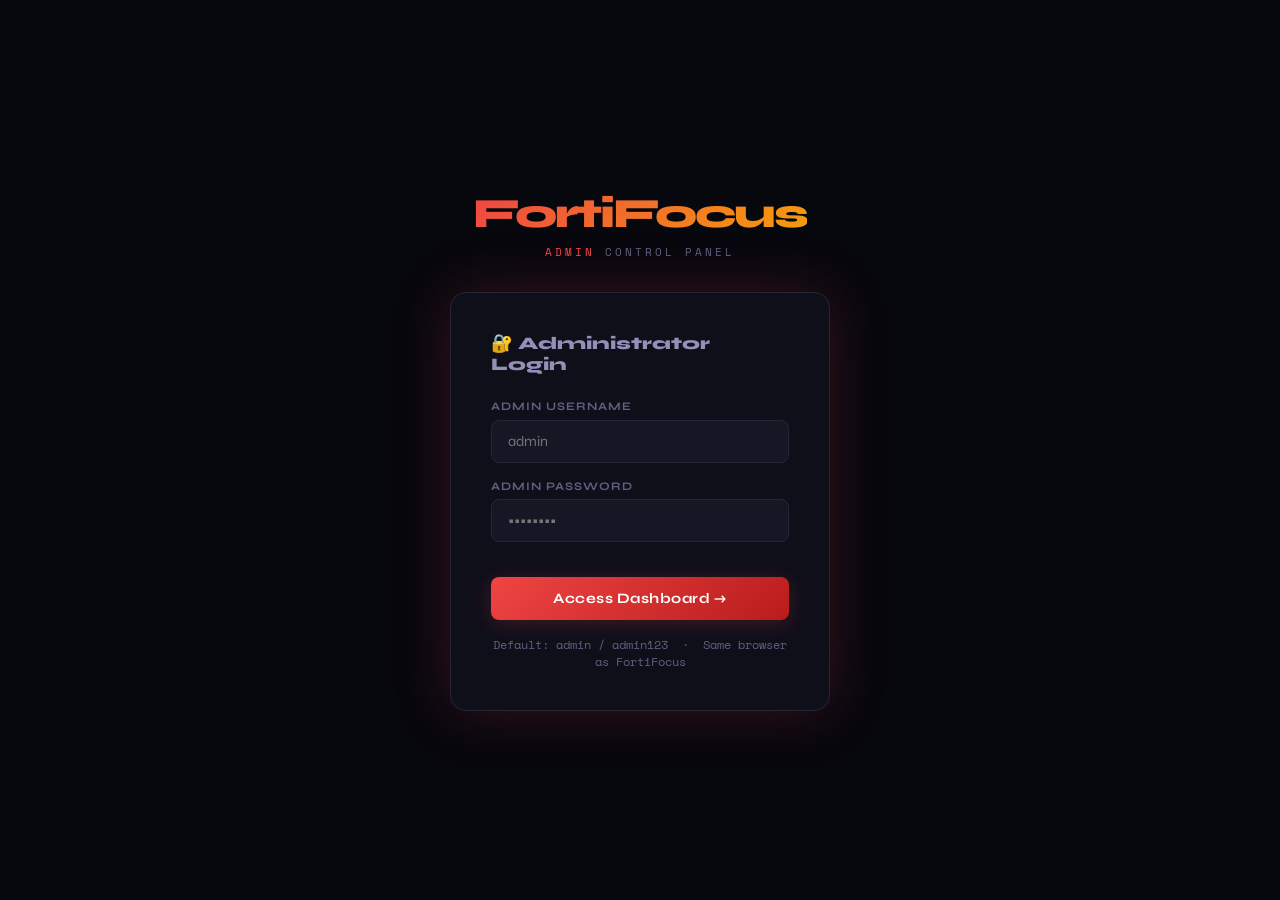
==== admin.html @ b5eac27c "app to boi" ====
<!DOCTYPE html>
<html lang="en">
<head>
<meta charset="UTF-8">
<meta name="viewport" content="width=device-width, initial-scale=1.0">
<title>FortiFocus — Admin Dashboard</title>
<link href="https://fonts.googleapis.com/css2?family=Space+Mono:ital,wght@0,400;0,700;1,400&family=Syne:wght@400;600;700;800&display=swap" rel="stylesheet">
<style>
:root{
  --bg:#07070e;
  --surface:#0f0f1a;
  --surface2:#161625;
  --surface3:#1e1e30;
  --border:#252538;
  --accent:#7c3aed;
  --accent2:#06b6d4;
  --accent3:#f59e0b;
  --success:#10b981;
  --danger:#ef4444;
  --text:#e8e8f4;
  --text-muted:#5f5f80;
  --text-dim:#9090b8;
  --glow:rgba(124,58,237,0.25);
  --glow-r:rgba(239,68,68,0.2);
}
*{margin:0;padding:0;box-sizing:border-box;}
body{font-family:'Syne',sans-serif;background:var(--bg);color:var(--text);min-height:100vh;}
body::before{content:'';position:fixed;inset:0;background:
  radial-gradient(ellipse 70% 40% at 15% 5%,rgba(124,58,237,0.07) 0%,transparent 60%),
  radial-gradient(ellipse 50% 30% at 85% 90%,rgba(6,182,212,0.05) 0%,transparent 50%);
  pointer-events:none;z-index:0;}

/* ─── LOGIN ─── */
#loginScreen{position:fixed;inset:0;display:flex;align-items:center;justify-content:center;flex-direction:column;gap:2rem;z-index:100;background:var(--bg);}
#loginScreen.hidden{display:none;}
.admin-brand{text-align:center;}
.admin-brand h1{font-size:2.6rem;font-weight:800;letter-spacing:-2px;background:linear-gradient(135deg,#ef4444,#f59e0b);-webkit-background-clip:text;-webkit-text-fill-color:transparent;}
.admin-brand .sub{font-family:'Space Mono',monospace;font-size:.7rem;letter-spacing:3px;color:var(--text-muted);text-transform:uppercase;margin-top:.3rem;}
.admin-brand .sub span{color:#ef4444;}
.login-card{background:var(--surface);border:1px solid var(--border);border-radius:16px;padding:2.5rem;width:100%;max-width:380px;box-shadow:0 0 60px var(--glow-r);}
.login-card h2{font-size:1.1rem;font-weight:800;margin-bottom:1.5rem;color:var(--text-dim);}
.fg{display:flex;flex-direction:column;gap:.4rem;margin-bottom:1rem;}
.fg label{font-size:.72rem;font-weight:700;color:var(--text-muted);letter-spacing:1px;text-transform:uppercase;}
.fg input{background:var(--surface2);border:1px solid var(--border);border-radius:8px;padding:.75rem 1rem;color:var(--text);font-family:'Syne',sans-serif;font-size:.9rem;outline:none;transition:.2s;}
.fg input:focus{border-color:#ef4444;box-shadow:0 0 0 3px var(--glow-r);}
.btn{padding:.8rem 1.5rem;border-radius:8px;border:none;cursor:pointer;font-family:'Syne',sans-serif;font-weight:700;font-size:.9rem;transition:.2s;letter-spacing:.5px;}
.btn-red{background:linear-gradient(135deg,#ef4444,#b91c1c);color:#fff;width:100%;box-shadow:0 4px 20px var(--glow-r);}
.btn-red:hover{transform:translateY(-1px);box-shadow:0 6px 30px var(--glow-r);}
.btn-sm{padding:.4rem .9rem;font-size:.78rem;border-radius:6px;}
.btn-danger-sm{background:rgba(239,68,68,0.15);color:#ef4444;border:1px solid rgba(239,68,68,0.3);}
.btn-danger-sm:hover{background:rgba(239,68,68,0.25);}
.btn-view{background:rgba(124,58,237,0.15);color:var(--accent);border:1px solid rgba(124,58,237,0.3);}
.btn-view:hover{background:rgba(124,58,237,0.25);}
.err{color:#ef4444;font-size:.78rem;font-family:'Space Mono',monospace;margin-top:.5rem;display:none;}
.err.show{display:block;}

/* ─── LAYOUT ─── */
#adminApp{display:none;flex-direction:column;min-height:100vh;position:relative;z-index:1;}
#adminApp.active{display:flex;}
.topbar{display:flex;align-items:center;justify-content:space-between;padding:.9rem 2rem;background:var(--surface);border-bottom:1px solid var(--border);position:sticky;top:0;z-index:50;}
.topbar-left{display:flex;align-items:center;gap:1rem;}
.topbar-brand{font-size:1.3rem;font-weight:800;letter-spacing:-1px;background:linear-gradient(135deg,#ef4444,#f59e0b);-webkit-background-clip:text;-webkit-text-fill-color:transparent;}
.admin-pill{background:rgba(239,68,68,0.15);border:1px solid rgba(239,68,68,0.3);color:#ef4444;font-size:.65rem;font-weight:800;font-family:'Space Mono',monospace;letter-spacing:2px;padding:.25rem .6rem;border-radius:20px;}
.topbar-right{display:flex;align-items:center;gap:1rem;}
.refresh-btn{background:var(--surface2);border:1px solid var(--border);color:var(--text-dim);border-radius:8px;padding:.45rem .9rem;cursor:pointer;font-family:'Syne',sans-serif;font-size:.78rem;font-weight:700;transition:.2s;}
.refresh-btn:hover{border-color:var(--accent2);color:var(--accent2);}
.logout-btn{background:transparent;border:1px solid var(--border);color:var(--text-muted);border-radius:8px;padding:.45rem .9rem;cursor:pointer;font-family:'Syne',sans-serif;font-size:.78rem;font-weight:700;transition:.2s;}
.logout-btn:hover{border-color:#ef4444;color:#ef4444;}
.last-refresh{font-size:.7rem;color:var(--text-muted);font-family:'Space Mono',monospace;}

/* ─── MAIN CONTENT ─── */
.content{padding:2rem;max-width:1300px;margin:0 auto;width:100%;}

/* ─── KPI GRID ─── */
.kpi-grid{display:grid;grid-template-columns:repeat(auto-fit,minmax(180px,1fr));gap:1rem;margin-bottom:2rem;}
.kpi{background:var(--surface);border:1px solid var(--border);border-radius:12px;padding:1.4rem 1.5rem;position:relative;overflow:hidden;transition:.2s;}
.kpi::before{content:'';position:absolute;top:0;left:0;right:0;height:2px;}
.kpi.k1::before{background:linear-gradient(90deg,#ef4444,#f59e0b);}
.kpi.k2::before{background:linear-gradient(90deg,var(--accent),var(--accent2));}
.kpi.k3::before{background:linear-gradient(90deg,var(--success),var(--accent2));}
.kpi.k4::before{background:linear-gradient(90deg,var(--accent3),#ef4444);}
.kpi.k5::before{background:linear-gradient(90deg,var(--accent2),var(--success));}
.kpi-label{font-size:.68rem;font-weight:700;color:var(--text-muted);letter-spacing:1.5px;text-transform:uppercase;margin-bottom:.4rem;}
.kpi-val{font-size:2rem;font-weight:800;color:var(--text);line-height:1;}
.kpi-sub{font-size:.72rem;color:var(--text-muted);margin-top:.3rem;font-family:'Space Mono',monospace;}

/* ─── SECTION HEADER ─── */
.sec-header{display:flex;align-items:center;justify-content:space-between;margin-bottom:1rem;}
.sec-title{font-size:1.05rem;font-weight:800;color:var(--text);}
.sec-title span{color:var(--text-muted);font-size:.75rem;font-weight:600;margin-left:.5rem;font-family:'Space Mono',monospace;}

/* ─── SEARCH / FILTER ─── */
.controls{display:flex;gap:.75rem;margin-bottom:1.2rem;flex-wrap:wrap;}
.search-box{background:var(--surface2);border:1px solid var(--border);border-radius:8px;padding:.55rem 1rem;color:var(--text);font-family:'Syne',sans-serif;font-size:.85rem;outline:none;transition:.2s;min-width:220px;}
.search-box:focus{border-color:var(--accent2);}
.filter-select{background:var(--surface2);border:1px solid var(--border);border-radius:8px;padding:.55rem 1rem;color:var(--text-dim);font-family:'Syne',sans-serif;font-size:.82rem;outline:none;cursor:pointer;}
.filter-select option{background:var(--surface2);}

/* ─── USER TABLE ─── */
.table-wrap{background:var(--surface);border:1px solid var(--border);border-radius:14px;overflow:hidden;margin-bottom:2.5rem;}
table{width:100%;border-collapse:collapse;}
thead tr{background:var(--surface2);border-bottom:1px solid var(--border);}
thead th{padding:.85rem 1.2rem;text-align:left;font-size:.68rem;font-weight:700;color:var(--text-muted);letter-spacing:1.5px;text-transform:uppercase;white-space:nowrap;}
tbody tr{border-bottom:1px solid var(--border);transition:.15s;}
tbody tr:last-child{border-bottom:none;}
tbody tr:hover{background:var(--surface2);}
tbody td{padding:.9rem 1.2rem;font-size:.88rem;vertical-align:middle;}
.avatar-cell{display:flex;align-items:center;gap:.75rem;}
.avatar{width:34px;height:34px;border-radius:50%;display:flex;align-items:center;justify-content:center;font-weight:800;font-size:.85rem;flex-shrink:0;}
.user-name{font-weight:700;color:var(--text);}
.user-email{font-size:.72rem;color:var(--text-muted);font-family:'Space Mono',monospace;}
.mono{font-family:'Space Mono',monospace;font-size:.8rem;color:var(--text-dim);}
.badge{display:inline-flex;align-items:center;gap:.3rem;padding:.22rem .65rem;border-radius:20px;font-size:.7rem;font-weight:700;font-family:'Space Mono',monospace;white-space:nowrap;}
.badge-green{background:rgba(16,185,129,0.15);color:var(--success);border:1px solid rgba(16,185,129,0.3);}
.badge-red{background:rgba(239,68,68,0.15);color:#ef4444;border:1px solid rgba(239,68,68,0.3);}
.badge-purple{background:rgba(124,58,237,0.15);color:var(--accent);border:1px solid rgba(124,58,237,0.3);}
.badge-amber{background:rgba(245,158,11,0.15);color:var(--accent3);border:1px solid rgba(245,158,11,0.3);}
.badge-cyan{background:rgba(6,182,212,0.15);color:var(--accent2);border:1px solid rgba(6,182,212,0.3);}
.streak-fire{color:var(--accent3);}
.actions{display:flex;gap:.5rem;}
.empty-row td{text-align:center;padding:3rem;color:var(--text-muted);font-size:.85rem;}

/* ─── USER MODAL ─── */
.modal-overlay{position:fixed;inset:0;background:rgba(0,0,0,.7);backdrop-filter:blur(4px);z-index:200;display:none;align-items:center;justify-content:center;padding:1.5rem;}
.modal-overlay.open{display:flex;}
.modal{background:var(--surface);border:1px solid var(--border);border-radius:16px;width:100%;max-width:700px;max-height:85vh;display:flex;flex-direction:column;box-shadow:0 20px 80px rgba(0,0,0,.5);}
.modal-header{padding:1.5rem 1.75rem;border-bottom:1px solid var(--border);display:flex;align-items:center;justify-content:space-between;}
.modal-header h3{font-size:1.05rem;font-weight:800;}
.modal-close{background:var(--surface2);border:1px solid var(--border);color:var(--text-dim);width:32px;height:32px;border-radius:50%;cursor:pointer;font-size:1rem;display:flex;align-items:center;justify-content:center;transition:.2s;}
.modal-close:hover{border-color:#ef4444;color:#ef4444;}
.modal-body{padding:1.75rem;overflow-y:auto;}
.modal-stats{display:grid;grid-template-columns:repeat(auto-fit,minmax(130px,1fr));gap:.75rem;margin-bottom:1.5rem;}
.ms{background:var(--surface2);border:1px solid var(--border);border-radius:10px;padding:1rem;}
.ms .ml{font-size:.65rem;font-weight:700;color:var(--text-muted);letter-spacing:1px;text-transform:uppercase;margin-bottom:.3rem;}
.ms .mv{font-size:1.5rem;font-weight:800;}
.ms .mv.amber{color:var(--accent3);}
.ms .mv.green{color:var(--success);}
.ms .mv.cyan{color:var(--accent2);}
.modal-sec{font-size:.72rem;font-weight:700;color:var(--text-muted);letter-spacing:1.5px;text-transform:uppercase;margin-bottom:.75rem;}
.sess-list{display:flex;flex-direction:column;gap:.5rem;max-height:280px;overflow-y:auto;}
.sess-item{background:var(--surface2);border:1px solid var(--border);border-radius:8px;padding:.75rem 1rem;display:flex;align-items:center;justify-content:space-between;gap.5rem;}
.sess-item .si-left .si-sub{font-weight:700;font-size:.88rem;}
.sess-item .si-left .si-date{font-size:.7rem;color:var(--text-muted);font-family:'Space Mono',monospace;margin-top:.15rem;}
.sess-item .si-right{display:flex;align-items:center;gap:.5rem;flex-shrink:0;}
.sess-empty{text-align:center;padding:2rem;color:var(--text-muted);font-size:.82rem;}

/* ─── CONFIRM MODAL ─── */
.confirm-overlay{position:fixed;inset:0;background:rgba(0,0,0,.75);backdrop-filter:blur(4px);z-index:300;display:none;align-items:center;justify-content:center;padding:1.5rem;}
.confirm-overlay.open{display:flex;}
.confirm-box{background:var(--surface);border:1px solid rgba(239,68,68,0.4);border-radius:14px;width:100%;max-width:380px;padding:2rem;text-align:center;box-shadow:0 0 40px var(--glow-r);}
.confirm-icon{font-size:2.5rem;margin-bottom:.75rem;}
.confirm-box h3{font-size:1.1rem;font-weight:800;margin-bottom:.5rem;}
.confirm-box p{color:var(--text-muted);font-size:.85rem;margin-bottom:1.5rem;}
.confirm-actions{display:flex;gap:.75rem;justify-content:center;}
.btn-cancel{background:var(--surface2);border:1px solid var(--border);color:var(--text-dim);padding:.7rem 1.5rem;border-radius:8px;cursor:pointer;font-family:'Syne',sans-serif;font-weight:700;font-size:.88rem;transition:.2s;}
.btn-cancel:hover{border-color:var(--border);color:var(--text);}
.btn-confirm-del{background:linear-gradient(135deg,#ef4444,#b91c1c);border:none;color:#fff;padding:.7rem 1.5rem;border-radius:8px;cursor:pointer;font-family:'Syne',sans-serif;font-weight:700;font-size:.88rem;box-shadow:0 4px 16px var(--glow-r);}

/* ─── TOAST ─── */
.toast{position:fixed;bottom:2rem;right:2rem;background:var(--surface);border:1px solid var(--border);border-radius:10px;padding:.9rem 1.4rem;font-size:.82rem;z-index:9999;animation:toastIn .3s ease;box-shadow:0 8px 30px rgba(0,0,0,.4);font-family:'Space Mono',monospace;}
@keyframes toastIn{from{opacity:0;transform:translateY(16px);}to{opacity:1;transform:translateY(0);}}
.toast.ok{border-color:rgba(16,185,129,0.5);color:var(--success);}
.toast.err{border-color:rgba(239,68,68,0.5);color:#ef4444;}

/* ─── SESSION LOG TABLE ─── */
.log-filters{display:flex;gap:.75rem;margin-bottom:1rem;flex-wrap:wrap;}
</style>
</head>
<body>

<!-- ══════════════════════════ ADMIN LOGIN ══════════════════════════ -->
<div id="loginScreen">
  <div class="admin-brand">
    <h1>FortiFocus</h1>
    <div class="sub"><span>ADMIN</span> CONTROL PANEL</div>
  </div>
  <div class="login-card">
    <h2>🔐 Administrator Login</h2>
    <div class="fg">
      <label>Admin Username</label>
      <input type="text" id="adminUser" placeholder="admin">
    </div>
    <div class="fg">
      <label>Admin Password</label>
      <input type="password" id="adminPass" placeholder="••••••••" onkeydown="if(event.key==='Enter')adminLogin()">
    </div>
    <div class="err" id="loginErr">Invalid credentials.</div>
    <br>
    <button class="btn btn-red" onclick="adminLogin()">Access Dashboard →</button>
    <div style="margin-top:1rem;font-size:.72rem;color:var(--text-muted);font-family:'Space Mono',monospace;text-align:center;">
      Default: admin / admin123 &nbsp;·&nbsp; Same browser as FortiFocus
    </div>
  </div>
</div>

<!-- ══════════════════════════ ADMIN APP ══════════════════════════ -->
<div id="adminApp">

  <!-- Topbar -->
  <div class="topbar">
    <div class="topbar-left">
      <div class="topbar-brand">FortiFocus</div>
      <div class="admin-pill">ADMIN</div>
    </div>
    <div class="topbar-right">
      <div class="last-refresh" id="lastRefresh">—</div>
      <button class="refresh-btn" onclick="loadData()">⟳ Refresh</button>
      <button class="logout-btn" onclick="adminLogout()">Logout</button>
    </div>
  </div>

  <!-- Content -->
  <div class="content">

    <!-- KPIs -->
    <div class="kpi-grid" id="kpiGrid">
      <div class="kpi k1">
        <div class="kpi-label">👥 Total Users</div>
        <div class="kpi-val" id="kpiUsers">0</div>
        <div class="kpi-sub">registered accounts</div>
      </div>
      <div class="kpi k2">
        <div class="kpi-label">📚 Total Sessions</div>
        <div class="kpi-val" id="kpiSessions">0</div>
        <div class="kpi-sub">all time</div>
      </div>
      <div class="kpi k3">
        <div class="kpi-label">✅ Completed</div>
        <div class="kpi-val" id="kpiCompleted">0</div>
        <div class="kpi-sub" id="kpiRate">—</div>
      </div>
      <div class="kpi k4">
        <div class="kpi-label">⏱ Total Focus</div>
        <div class="kpi-val" id="kpiFocus">0</div>
        <div class="kpi-sub">minutes</div>
      </div>
      <div class="kpi k5">
        <div class="kpi-label">📅 Active Today</div>
        <div class="kpi-val" id="kpiToday">0</div>
        <div class="kpi-sub">users with sessions today</div>
      </div>
    </div>

    <!-- User Table -->
    <div class="sec-header">
      <div class="sec-title">Registered Users <span id="userCount"></span></div>
    </div>
    <div class="controls">
      <input class="search-box" type="text" id="searchInput" placeholder="🔍  Search by username or email…" oninput="renderTable()">
      <select class="filter-select" id="sortSelect" onchange="renderTable()">
        <option value="newest">Sort: Newest First</option>
        <option value="oldest">Sort: Oldest First</option>
        <option value="sessions_desc">Sort: Most Sessions</option>
        <option value="streak_desc">Sort: Highest Streak</option>
        <option value="alpha">Sort: A → Z</option>
      </select>
      <select class="filter-select" id="filterActive" onchange="renderTable()">
        <option value="all">All Users</option>
        <option value="active">Active Today</option>
        <option value="inactive">Inactive</option>
      </select>
    </div>
    <div class="table-wrap">
      <table>
        <thead>
          <tr>
            <th>User</th>
            <th>Email</th>
            <th>Registered</th>
            <th>Sessions</th>
            <th>Focus Time</th>
            <th>Streak 🔥</th>
            <th>Success %</th>
            <th>Last Active</th>
            <th>Actions</th>
          </tr>
        </thead>
        <tbody id="userTableBody"></tbody>
      </table>
    </div>

    <!-- All Sessions Log -->
    <div class="sec-header">
      <div class="sec-title">All Sessions Log <span id="sessionCount"></span></div>
    </div>
    <div class="log-filters">
      <input class="search-box" type="text" id="sessSearch" placeholder="🔍  Search by user or subject…" oninput="renderSessionLog()">
      <select class="filter-select" id="sessStatusFilter" onchange="renderSessionLog()">
        <option value="all">All Statuses</option>
        <option value="completed">Completed</option>
        <option value="interrupted">Interrupted</option>
      </select>
      <select class="filter-select" id="sessUserFilter" onchange="renderSessionLog()" id="sessUserFilter">
        <option value="all">All Users</option>
      </select>
    </div>
    <div class="table-wrap">
      <table>
        <thead>
          <tr>
            <th>User</th>
            <th>Subject</th>
            <th>Date & Time</th>
            <th>Planned</th>
            <th>Actual</th>
            <th>Status</th>
          </tr>
        </thead>
        <tbody id="sessionLogBody"></tbody>
      </table>
    </div>

  </div><!-- /content -->
</div><!-- /adminApp -->

<!-- ══════════════════════════ USER DETAIL MODAL ══════════════════════════ -->
<div class="modal-overlay" id="userModal">
  <div class="modal">
    <div class="modal-header">
      <div style="display:flex;align-items:center;gap:.75rem;">
        <div class="avatar" id="modalAvatar" style="width:40px;height:40px;font-size:1rem;"></div>
        <div>
          <h3 id="modalName">—</h3>
          <div style="font-size:.72rem;color:var(--text-muted);font-family:'Space Mono',monospace;" id="modalEmail">—</div>
        </div>
      </div>
      <button class="modal-close" onclick="closeModal()">✕</button>
    </div>
    <div class="modal-body">
      <div class="modal-stats" id="modalStats"></div>
      <div class="modal-sec">Session History</div>
      <div class="sess-list" id="modalSessions"></div>
    </div>
  </div>
</div>

<!-- ══════════════════════════ CONFIRM DELETE ══════════════════════════ -->
<div class="confirm-overlay" id="confirmOverlay">
  <div class="confirm-box">
    <div class="confirm-icon">🗑️</div>
    <h3>Delete User?</h3>
    <p id="confirmMsg">This will permanently remove the user and all their session data.</p>
    <div class="confirm-actions">
      <button class="btn-cancel" onclick="closeConfirm()">Cancel</button>
      <button class="btn-confirm-del" onclick="confirmDelete()">Yes, Delete</button>
    </div>
  </div>
</div>

<script>
// ══════════════════════════════════════════════════
//  ADMIN CREDENTIALS
// ══════════════════════════════════════════════════
const ADMIN_CREDS = { username: 'admin', password: 'admin123' };
let adminLoggedIn = false;
let pendingDeleteUser = null;

// ══════════════════════════════════════════════════
//  DATA — reads from FortiFocus localStorage keys
// ══════════════════════════════════════════════════
function getUsers()    { try{ return JSON.parse(localStorage.getItem('ff_users'))||{}; }catch(e){return{};} }
function getSessions() { try{ return JSON.parse(localStorage.getItem('ff_sessions'))||{}; }catch(e){return{};} }
function saveUsers(u)  { localStorage.setItem('ff_users', JSON.stringify(u)); }
function saveSess(s)   { localStorage.setItem('ff_sessions', JSON.stringify(s)); }

let allUsers = {};
let allSessions = {};

function loadData(){
  allUsers    = getUsers();
  allSessions = getSessions();
  renderKPIs();
  renderTable();
  renderSessionLog();
  populateUserFilter();
  document.getElementById('lastRefresh').textContent = 'Refreshed ' + new Date().toLocaleTimeString();
}

// ══════════════════════════════════════════════════
//  AUTH
// ══════════════════════════════════════════════════
function adminLogin(){
  const u = document.getElementById('adminUser').value.trim();
  const p = document.getElementById('adminPass').value;
  const err = document.getElementById('loginErr');
  if(u===ADMIN_CREDS.username && p===ADMIN_CREDS.password){
    err.classList.remove('show');
    adminLoggedIn = true;
    document.getElementById('loginScreen').classList.add('hidden');
    document.getElementById('adminApp').classList.add('active');
    loadData();
  } else {
    err.classList.add('show');
    document.getElementById('adminPass').value='';
  }
}
function adminLogout(){
  adminLoggedIn=false;
  document.getElementById('loginScreen').classList.remove('hidden');
  document.getElementById('adminApp').classList.remove('active');
  document.getElementById('adminPass').value='';
}

// ══════════════════════════════════════════════════
//  HELPERS
// ══════════════════════════════════════════════════
function userSessions(u){ return (allSessions[u]||[]); }
function completedSessions(u){ return userSessions(u).filter(s=>s.status==='completed'); }
function focusMinutes(u){ return completedSessions(u).reduce((a,s)=>a+s.duration,0); }
function successRate(u){
  const t=userSessions(u).length;
  return t?Math.round(completedSessions(u).length/t*100):0;
}
function calcStreak(u){
  const s=userSessions(u);
  const days=new Set(s.filter(x=>x.status==='completed').map(x=>new Date(x.date).toDateString()));
  let streak=0, d=new Date();
  for(let i=0;i<365;i++){
    const ds=new Date(d);ds.setDate(d.getDate()-i);
    if(days.has(ds.toDateString()))streak++;
    else if(i>0)break;
  }
  return streak;
}
function lastActive(u){
  const s=userSessions(u);
  if(!s.length)return null;
  return new Date(Math.max(...s.map(x=>new Date(x.date))));
}
function isActiveToday(u){
  const la=lastActive(u);
  return la&&la.toDateString()===new Date().toDateString();
}
function avatarColor(name){
  const cols=['#7c3aed','#06b6d4','#10b981','#f59e0b','#ef4444','#8b5cf6','#ec4899','#14b8a6'];
  let h=0;for(const c of name)h+=c.charCodeAt(0);
  return cols[h%cols.length];
}
function initials(name){return name.slice(0,2).toUpperCase();}
function fmtDate(d){
  if(!d)return'—';
  const dt=new Date(d);
  return dt.toLocaleDateString('en-US',{month:'short',day:'numeric',year:'numeric'});
}
function fmtDateTime(d){
  const dt=new Date(d);
  return dt.toLocaleDateString('en-US',{month:'short',day:'numeric'})+' '+dt.toLocaleTimeString('en-US',{hour:'2-digit',minute:'2-digit'});
}

// ══════════════════════════════════════════════════
//  KPI RENDER
// ══════════════════════════════════════════════════
function renderKPIs(){
  const users = Object.keys(allUsers);
  let totalSess=0, totalComp=0, totalFocus=0, activeToday=0;
  for(const u of users){
    const s=userSessions(u);
    totalSess+=s.length;
    totalComp+=completedSessions(u).length;
    totalFocus+=focusMinutes(u);
    if(isActiveToday(u))activeToday++;
  }
  document.getElementById('kpiUsers').textContent=users.length;
  document.getElementById('kpiSessions').textContent=totalSess;
  document.getElementById('kpiCompleted').textContent=totalComp;
  document.getElementById('kpiRate').textContent=totalSess?Math.round(totalComp/totalSess*100)+'% success rate':'no sessions yet';
  document.getElementById('kpiFocus').textContent=totalFocus;
  document.getElementById('kpiToday').textContent=activeToday;
}

// ══════════════════════════════════════════════════
//  USER TABLE
// ══════════════════════════════════════════════════
function renderTable(){
  const q=document.getElementById('searchInput').value.toLowerCase();
  const sort=document.getElementById('sortSelect').value;
  const filter=document.getElementById('filterActive').value;

  let users=Object.entries(allUsers).map(([u,d])=>({username:u,...d}));

  // filter
  if(filter==='active') users=users.filter(u=>isActiveToday(u.username));
  if(filter==='inactive') users=users.filter(u=>!isActiveToday(u.username));

  // search
  if(q) users=users.filter(u=>u.username.toLowerCase().includes(q)||(u.email||'').toLowerCase().includes(q));

  // sort
  if(sort==='newest') users.sort((a,b)=>new Date(b.createdAt)-new Date(a.createdAt));
  if(sort==='oldest') users.sort((a,b)=>new Date(a.createdAt)-new Date(b.createdAt));
  if(sort==='sessions_desc') users.sort((a,b)=>userSessions(b.username).length-userSessions(a.username).length);
  if(sort==='streak_desc') users.sort((a,b)=>calcStreak(b.username)-calcStreak(a.username));
  if(sort==='alpha') users.sort((a,b)=>a.username.localeCompare(b.username));

  document.getElementById('userCount').textContent='('+users.length+')';
  const tbody=document.getElementById('userTableBody');

  if(!users.length){
    tbody.innerHTML=`<tr class="empty-row"><td colspan="9">No users found.</td></tr>`;
    return;
  }

  tbody.innerHTML=users.map(u=>{
    const streak=calcStreak(u.username);
    const rate=successRate(u.username);
    const fm=focusMinutes(u.username);
    const la=lastActive(u.username);
    const active=isActiveToday(u.username);
    const totalS=userSessions(u.username).length;
    const col=avatarColor(u.username);
    return`<tr>
      <td>
        <div class="avatar-cell">
          <div class="avatar" style="background:${col}">${initials(u.username)}</div>
          <div>
            <div class="user-name">${u.username}</div>
            ${active?'<div style="font-size:.65rem;color:var(--success);font-family:Space Mono,monospace;">● active today</div>':''}
          </div>
        </div>
      </td>
      <td><span class="mono">${u.email||'—'}</span></td>
      <td><span class="mono">${fmtDate(u.createdAt)}</span></td>
      <td><span class="badge badge-purple">${totalS}</span></td>
      <td><span class="mono">${fm}m</span></td>
      <td><span class="${streak>0?'badge badge-amber':'mono'}">${streak>0?'🔥 '+streak:streak}</span></td>
      <td>
        <div style="display:flex;align-items:center;gap:.5rem;">
          <span class="mono">${rate}%</span>
          <div style="width:50px;height:5px;background:var(--surface3);border-radius:3px;overflow:hidden;">
            <div style="width:${rate}%;height:100%;background:linear-gradient(90deg,var(--accent),var(--accent2));border-radius:3px;"></div>
          </div>
        </div>
      </td>
      <td><span class="mono">${la?fmtDate(la):'Never'}</span></td>
      <td>
        <div class="actions">
          <button class="btn btn-sm btn-view" onclick="openUserModal('${u.username}')">View</button>
          <button class="btn btn-sm btn-danger-sm" onclick="askDelete('${u.username}')">Delete</button>
        </div>
      </td>
    </tr>`;
  }).join('');
}

// ══════════════════════════════════════════════════
//  SESSION LOG
// ══════════════════════════════════════════════════
function populateUserFilter(){
  const sel=document.getElementById('sessUserFilter');
  const current=sel.value;
  sel.innerHTML='<option value="all">All Users</option>';
  for(const u of Object.keys(allUsers)){
    const opt=document.createElement('option');
    opt.value=u;opt.textContent=u;
    sel.appendChild(opt);
  }
  sel.value=current;
}

function renderSessionLog(){
  const q=document.getElementById('sessSearch').value.toLowerCase();
  const statusF=document.getElementById('sessStatusFilter').value;
  const userF=document.getElementById('sessUserFilter').value;

  let rows=[];
  for(const [u,sessList] of Object.entries(allSessions)){
    for(const s of sessList){
      rows.push({...s,username:u});
    }
  }

  // filters
  if(userF!=='all') rows=rows.filter(r=>r.username===userF);
  if(statusF!=='all') rows=rows.filter(r=>r.status===statusF);
  if(q) rows=rows.filter(r=>r.username.toLowerCase().includes(q)||(r.subject||'').toLowerCase().includes(q));

  // sort newest first
  rows.sort((a,b)=>new Date(b.date)-new Date(a.date));

  document.getElementById('sessionCount').textContent='('+rows.length+')';
  const tbody=document.getElementById('sessionLogBody');

  if(!rows.length){
    tbody.innerHTML=`<tr class="empty-row"><td colspan="6">No sessions found.</td></tr>`;
    return;
  }

  tbody.innerHTML=rows.map(r=>{
    const col=avatarColor(r.username);
    const isComp=r.status==='completed';
    return`<tr>
      <td>
        <div class="avatar-cell">
          <div class="avatar" style="background:${col};width:26px;height:26px;font-size:.65rem;">${initials(r.username)}</div>
          <span style="font-weight:700;font-size:.85rem;">${r.username}</span>
        </div>
      </td>
      <td style="font-weight:600;max-width:200px;overflow:hidden;text-overflow:ellipsis;white-space:nowrap;">${r.subject||'Untitled'}</td>
      <td><span class="mono">${fmtDateTime(r.date)}</span></td>
      <td><span class="mono">${r.planned||'—'}m</span></td>
      <td><span class="mono">${r.duration}m</span></td>
      <td><span class="badge ${isComp?'badge-green':'badge-red'}">${isComp?'✓ completed':'✗ interrupted'}</span></td>
    </tr>`;
  }).join('');
}

// ══════════════════════════════════════════════════
//  USER DETAIL MODAL
// ══════════════════════════════════════════════════
function openUserModal(username){
  const u=allUsers[username];
  if(!u)return;
  const col=avatarColor(username);
  const av=document.getElementById('modalAvatar');
  av.textContent=initials(username);av.style.background=col;
  document.getElementById('modalName').textContent=username;
  document.getElementById('modalEmail').textContent=u.email||'No email';

  const s=userSessions(username);
  const comp=completedSessions(username);
  const streak=calcStreak(username);
  const rate=successRate(username);
  const fm=focusMinutes(username);
  const la=lastActive(username);

  document.getElementById('modalStats').innerHTML=`
    <div class="ms"><div class="ml">Sessions</div><div class="mv">${s.length}</div></div>
    <div class="ms"><div class="ml">Completed</div><div class="mv green">${comp.length}</div></div>
    <div class="ms"><div class="ml">Streak 🔥</div><div class="mv amber">${streak}</div></div>
    <div class="ms"><div class="ml">Focus Time</div><div class="mv cyan">${fm}m</div></div>
    <div class="ms"><div class="ml">Success %</div><div class="mv">${rate}%</div></div>
    <div class="ms"><div class="ml">Joined</div><div class="mv" style="font-size:.9rem;">${fmtDate(u.createdAt)}</div></div>
  `;

  const sessEl=document.getElementById('modalSessions');
  if(!s.length){
    sessEl.innerHTML='<div class="sess-empty">No sessions recorded yet.</div>';
  } else {
    const sorted=[...s].sort((a,b)=>new Date(b.date)-new Date(a.date));
    sessEl.innerHTML=sorted.map(x=>`
      <div class="sess-item">
        <div class="si-left">
          <div class="si-sub">${x.subject||'Untitled'}</div>
          <div class="si-date">${fmtDateTime(x.date)}</div>
        </div>
        <div class="si-right">
          <span class="mono" style="font-size:.75rem;">${x.duration}m</span>
          <span class="badge ${x.status==='completed'?'badge-green':'badge-red'}">${x.status}</span>
        </div>
      </div>`).join('');
  }
  document.getElementById('userModal').classList.add('open');
}
function closeModal(){ document.getElementById('userModal').classList.remove('open'); }

// ══════════════════════════════════════════════════
//  DELETE USER
// ══════════════════════════════════════════════════
function askDelete(username){
  pendingDeleteUser=username;
  document.getElementById('confirmMsg').textContent=`Delete "${username}" and all their session data? This cannot be undone.`;
  document.getElementById('confirmOverlay').classList.add('open');
}
function closeConfirm(){ document.getElementById('confirmOverlay').classList.remove('open'); pendingDeleteUser=null; }
function confirmDelete(){
  if(!pendingDeleteUser)return;
  const u=getUsers();
  const s=getSessions();
  delete u[pendingDeleteUser];
  delete s[pendingDeleteUser];
  saveUsers(u); saveSess(s);
  allUsers=u; allSessions=s;
  closeConfirm();
  closeModal();
  renderKPIs(); renderTable(); renderSessionLog(); populateUserFilter();
  showToast(`User "${pendingDeleteUser}" deleted.`,'err');
  pendingDeleteUser=null;
}

// ══════════════════════════════════════════════════
//  TOAST
// ══════════════════════════════════════════════════
function showToast(msg, type='ok'){
  const t=document.createElement('div');
  t.className='toast '+type; t.textContent=msg;
  document.body.appendChild(t);
  setTimeout(()=>{t.style.opacity='0';t.style.transition='opacity .3s';setTimeout(()=>t.remove(),300);},2800);
}

// ══════════════════════════════════════════════════
//  CLOSE MODAL ON BACKDROP
// ══════════════════════════════════════════════════
document.getElementById('userModal').addEventListener('click',function(e){if(e.target===this)closeModal();});
document.getElementById('confirmOverlay').addEventListener('click',function(e){if(e.target===this)closeConfirm();});

// Enter key on admin login
document.getElementById('adminUser').addEventListener('keydown',e=>{if(e.key==='Enter')adminLogin();});
</script>
</body>
</html>
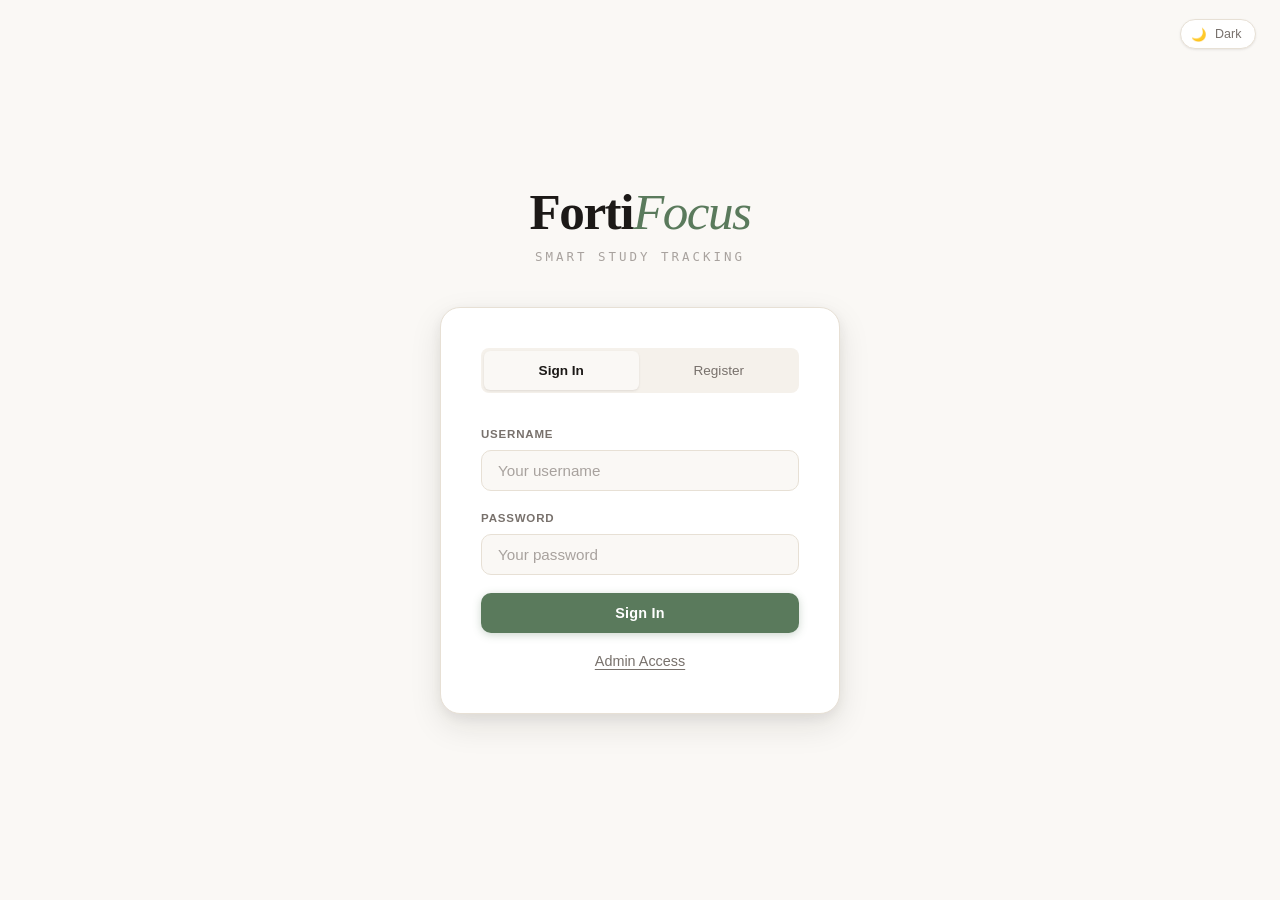
==== commit bcde19a8: "improved" ====
--- a/admin.html
+++ b/admin.html
@@ -3,256 +3,693 @@
 <head>
 <meta charset="UTF-8">
 <meta name="viewport" content="width=device-width, initial-scale=1.0">
-<title>FortiFocus — Admin Dashboard</title>
-<link href="https://fonts.googleapis.com/css2?family=Space+Mono:ital,wght@0,400;0,700;1,400&family=Syne:wght@400;600;700;800&display=swap" rel="stylesheet">
+<title>FortiFocus - Admin Dashboard</title>
+<link href="https://fonts.googleapis.com/css2?family=DM+Sans:wght@400;500;600;700&family=DM+Mono:wght@400;500&family=Fraunces:opsz,wght@9..144,300;9..144,400;9..144,600&display=swap" rel="stylesheet">
 <style>
-:root{
-  --bg:#07070e;
-  --surface:#0f0f1a;
-  --surface2:#161625;
-  --surface3:#1e1e30;
-  --border:#252538;
-  --accent:#7c3aed;
-  --accent2:#06b6d4;
-  --accent3:#f59e0b;
-  --success:#10b981;
-  --danger:#ef4444;
-  --text:#e8e8f4;
-  --text-muted:#5f5f80;
-  --text-dim:#9090b8;
-  --glow:rgba(124,58,237,0.25);
-  --glow-r:rgba(239,68,68,0.2);
-}
-*{margin:0;padding:0;box-sizing:border-box;}
-body{font-family:'Syne',sans-serif;background:var(--bg);color:var(--text);min-height:100vh;}
-body::before{content:'';position:fixed;inset:0;background:
-  radial-gradient(ellipse 70% 40% at 15% 5%,rgba(124,58,237,0.07) 0%,transparent 60%),
-  radial-gradient(ellipse 50% 30% at 85% 90%,rgba(6,182,212,0.05) 0%,transparent 50%);
-  pointer-events:none;z-index:0;}
-
-/* ─── LOGIN ─── */
-#loginScreen{position:fixed;inset:0;display:flex;align-items:center;justify-content:center;flex-direction:column;gap:2rem;z-index:100;background:var(--bg);}
-#loginScreen.hidden{display:none;}
-.admin-brand{text-align:center;}
-.admin-brand h1{font-size:2.6rem;font-weight:800;letter-spacing:-2px;background:linear-gradient(135deg,#ef4444,#f59e0b);-webkit-background-clip:text;-webkit-text-fill-color:transparent;}
-.admin-brand .sub{font-family:'Space Mono',monospace;font-size:.7rem;letter-spacing:3px;color:var(--text-muted);text-transform:uppercase;margin-top:.3rem;}
-.admin-brand .sub span{color:#ef4444;}
-.login-card{background:var(--surface);border:1px solid var(--border);border-radius:16px;padding:2.5rem;width:100%;max-width:380px;box-shadow:0 0 60px var(--glow-r);}
-.login-card h2{font-size:1.1rem;font-weight:800;margin-bottom:1.5rem;color:var(--text-dim);}
-.fg{display:flex;flex-direction:column;gap:.4rem;margin-bottom:1rem;}
-.fg label{font-size:.72rem;font-weight:700;color:var(--text-muted);letter-spacing:1px;text-transform:uppercase;}
-.fg input{background:var(--surface2);border:1px solid var(--border);border-radius:8px;padding:.75rem 1rem;color:var(--text);font-family:'Syne',sans-serif;font-size:.9rem;outline:none;transition:.2s;}
-.fg input:focus{border-color:#ef4444;box-shadow:0 0 0 3px var(--glow-r);}
-.btn{padding:.8rem 1.5rem;border-radius:8px;border:none;cursor:pointer;font-family:'Syne',sans-serif;font-weight:700;font-size:.9rem;transition:.2s;letter-spacing:.5px;}
-.btn-red{background:linear-gradient(135deg,#ef4444,#b91c1c);color:#fff;width:100%;box-shadow:0 4px 20px var(--glow-r);}
-.btn-red:hover{transform:translateY(-1px);box-shadow:0 6px 30px var(--glow-r);}
-.btn-sm{padding:.4rem .9rem;font-size:.78rem;border-radius:6px;}
-.btn-danger-sm{background:rgba(239,68,68,0.15);color:#ef4444;border:1px solid rgba(239,68,68,0.3);}
-.btn-danger-sm:hover{background:rgba(239,68,68,0.25);}
-.btn-view{background:rgba(124,58,237,0.15);color:var(--accent);border:1px solid rgba(124,58,237,0.3);}
-.btn-view:hover{background:rgba(124,58,237,0.25);}
-.err{color:#ef4444;font-size:.78rem;font-family:'Space Mono',monospace;margin-top:.5rem;display:none;}
-.err.show{display:block;}
-
-/* ─── LAYOUT ─── */
-#adminApp{display:none;flex-direction:column;min-height:100vh;position:relative;z-index:1;}
-#adminApp.active{display:flex;}
-.topbar{display:flex;align-items:center;justify-content:space-between;padding:.9rem 2rem;background:var(--surface);border-bottom:1px solid var(--border);position:sticky;top:0;z-index:50;}
-.topbar-left{display:flex;align-items:center;gap:1rem;}
-.topbar-brand{font-size:1.3rem;font-weight:800;letter-spacing:-1px;background:linear-gradient(135deg,#ef4444,#f59e0b);-webkit-background-clip:text;-webkit-text-fill-color:transparent;}
-.admin-pill{background:rgba(239,68,68,0.15);border:1px solid rgba(239,68,68,0.3);color:#ef4444;font-size:.65rem;font-weight:800;font-family:'Space Mono',monospace;letter-spacing:2px;padding:.25rem .6rem;border-radius:20px;}
-.topbar-right{display:flex;align-items:center;gap:1rem;}
-.refresh-btn{background:var(--surface2);border:1px solid var(--border);color:var(--text-dim);border-radius:8px;padding:.45rem .9rem;cursor:pointer;font-family:'Syne',sans-serif;font-size:.78rem;font-weight:700;transition:.2s;}
-.refresh-btn:hover{border-color:var(--accent2);color:var(--accent2);}
-.logout-btn{background:transparent;border:1px solid var(--border);color:var(--text-muted);border-radius:8px;padding:.45rem .9rem;cursor:pointer;font-family:'Syne',sans-serif;font-size:.78rem;font-weight:700;transition:.2s;}
-.logout-btn:hover{border-color:#ef4444;color:#ef4444;}
-.last-refresh{font-size:.7rem;color:var(--text-muted);font-family:'Space Mono',monospace;}
-
-/* ─── MAIN CONTENT ─── */
-.content{padding:2rem;max-width:1300px;margin:0 auto;width:100%;}
-
-/* ─── KPI GRID ─── */
-.kpi-grid{display:grid;grid-template-columns:repeat(auto-fit,minmax(180px,1fr));gap:1rem;margin-bottom:2rem;}
-.kpi{background:var(--surface);border:1px solid var(--border);border-radius:12px;padding:1.4rem 1.5rem;position:relative;overflow:hidden;transition:.2s;}
-.kpi::before{content:'';position:absolute;top:0;left:0;right:0;height:2px;}
-.kpi.k1::before{background:linear-gradient(90deg,#ef4444,#f59e0b);}
-.kpi.k2::before{background:linear-gradient(90deg,var(--accent),var(--accent2));}
-.kpi.k3::before{background:linear-gradient(90deg,var(--success),var(--accent2));}
-.kpi.k4::before{background:linear-gradient(90deg,var(--accent3),#ef4444);}
-.kpi.k5::before{background:linear-gradient(90deg,var(--accent2),var(--success));}
-.kpi-label{font-size:.68rem;font-weight:700;color:var(--text-muted);letter-spacing:1.5px;text-transform:uppercase;margin-bottom:.4rem;}
-.kpi-val{font-size:2rem;font-weight:800;color:var(--text);line-height:1;}
-.kpi-sub{font-size:.72rem;color:var(--text-muted);margin-top:.3rem;font-family:'Space Mono',monospace;}
-
-/* ─── SECTION HEADER ─── */
-.sec-header{display:flex;align-items:center;justify-content:space-between;margin-bottom:1rem;}
-.sec-title{font-size:1.05rem;font-weight:800;color:var(--text);}
-.sec-title span{color:var(--text-muted);font-size:.75rem;font-weight:600;margin-left:.5rem;font-family:'Space Mono',monospace;}
-
-/* ─── SEARCH / FILTER ─── */
-.controls{display:flex;gap:.75rem;margin-bottom:1.2rem;flex-wrap:wrap;}
-.search-box{background:var(--surface2);border:1px solid var(--border);border-radius:8px;padding:.55rem 1rem;color:var(--text);font-family:'Syne',sans-serif;font-size:.85rem;outline:none;transition:.2s;min-width:220px;}
-.search-box:focus{border-color:var(--accent2);}
-.filter-select{background:var(--surface2);border:1px solid var(--border);border-radius:8px;padding:.55rem 1rem;color:var(--text-dim);font-family:'Syne',sans-serif;font-size:.82rem;outline:none;cursor:pointer;}
-.filter-select option{background:var(--surface2);}
-
-/* ─── USER TABLE ─── */
-.table-wrap{background:var(--surface);border:1px solid var(--border);border-radius:14px;overflow:hidden;margin-bottom:2.5rem;}
-table{width:100%;border-collapse:collapse;}
-thead tr{background:var(--surface2);border-bottom:1px solid var(--border);}
-thead th{padding:.85rem 1.2rem;text-align:left;font-size:.68rem;font-weight:700;color:var(--text-muted);letter-spacing:1.5px;text-transform:uppercase;white-space:nowrap;}
-tbody tr{border-bottom:1px solid var(--border);transition:.15s;}
-tbody tr:last-child{border-bottom:none;}
-tbody tr:hover{background:var(--surface2);}
-tbody td{padding:.9rem 1.2rem;font-size:.88rem;vertical-align:middle;}
-.avatar-cell{display:flex;align-items:center;gap:.75rem;}
-.avatar{width:34px;height:34px;border-radius:50%;display:flex;align-items:center;justify-content:center;font-weight:800;font-size:.85rem;flex-shrink:0;}
-.user-name{font-weight:700;color:var(--text);}
-.user-email{font-size:.72rem;color:var(--text-muted);font-family:'Space Mono',monospace;}
-.mono{font-family:'Space Mono',monospace;font-size:.8rem;color:var(--text-dim);}
-.badge{display:inline-flex;align-items:center;gap:.3rem;padding:.22rem .65rem;border-radius:20px;font-size:.7rem;font-weight:700;font-family:'Space Mono',monospace;white-space:nowrap;}
-.badge-green{background:rgba(16,185,129,0.15);color:var(--success);border:1px solid rgba(16,185,129,0.3);}
-.badge-red{background:rgba(239,68,68,0.15);color:#ef4444;border:1px solid rgba(239,68,68,0.3);}
-.badge-purple{background:rgba(124,58,237,0.15);color:var(--accent);border:1px solid rgba(124,58,237,0.3);}
-.badge-amber{background:rgba(245,158,11,0.15);color:var(--accent3);border:1px solid rgba(245,158,11,0.3);}
-.badge-cyan{background:rgba(6,182,212,0.15);color:var(--accent2);border:1px solid rgba(6,182,212,0.3);}
-.streak-fire{color:var(--accent3);}
-.actions{display:flex;gap:.5rem;}
-.empty-row td{text-align:center;padding:3rem;color:var(--text-muted);font-size:.85rem;}
-
-/* ─── USER MODAL ─── */
-.modal-overlay{position:fixed;inset:0;background:rgba(0,0,0,.7);backdrop-filter:blur(4px);z-index:200;display:none;align-items:center;justify-content:center;padding:1.5rem;}
-.modal-overlay.open{display:flex;}
-.modal{background:var(--surface);border:1px solid var(--border);border-radius:16px;width:100%;max-width:700px;max-height:85vh;display:flex;flex-direction:column;box-shadow:0 20px 80px rgba(0,0,0,.5);}
-.modal-header{padding:1.5rem 1.75rem;border-bottom:1px solid var(--border);display:flex;align-items:center;justify-content:space-between;}
-.modal-header h3{font-size:1.05rem;font-weight:800;}
-.modal-close{background:var(--surface2);border:1px solid var(--border);color:var(--text-dim);width:32px;height:32px;border-radius:50%;cursor:pointer;font-size:1rem;display:flex;align-items:center;justify-content:center;transition:.2s;}
-.modal-close:hover{border-color:#ef4444;color:#ef4444;}
-.modal-body{padding:1.75rem;overflow-y:auto;}
-.modal-stats{display:grid;grid-template-columns:repeat(auto-fit,minmax(130px,1fr));gap:.75rem;margin-bottom:1.5rem;}
-.ms{background:var(--surface2);border:1px solid var(--border);border-radius:10px;padding:1rem;}
-.ms .ml{font-size:.65rem;font-weight:700;color:var(--text-muted);letter-spacing:1px;text-transform:uppercase;margin-bottom:.3rem;}
-.ms .mv{font-size:1.5rem;font-weight:800;}
-.ms .mv.amber{color:var(--accent3);}
-.ms .mv.green{color:var(--success);}
-.ms .mv.cyan{color:var(--accent2);}
-.modal-sec{font-size:.72rem;font-weight:700;color:var(--text-muted);letter-spacing:1.5px;text-transform:uppercase;margin-bottom:.75rem;}
-.sess-list{display:flex;flex-direction:column;gap:.5rem;max-height:280px;overflow-y:auto;}
-.sess-item{background:var(--surface2);border:1px solid var(--border);border-radius:8px;padding:.75rem 1rem;display:flex;align-items:center;justify-content:space-between;gap.5rem;}
-.sess-item .si-left .si-sub{font-weight:700;font-size:.88rem;}
-.sess-item .si-left .si-date{font-size:.7rem;color:var(--text-muted);font-family:'Space Mono',monospace;margin-top:.15rem;}
-.sess-item .si-right{display:flex;align-items:center;gap:.5rem;flex-shrink:0;}
-.sess-empty{text-align:center;padding:2rem;color:var(--text-muted);font-size:.82rem;}
-
-/* ─── CONFIRM MODAL ─── */
-.confirm-overlay{position:fixed;inset:0;background:rgba(0,0,0,.75);backdrop-filter:blur(4px);z-index:300;display:none;align-items:center;justify-content:center;padding:1.5rem;}
-.confirm-overlay.open{display:flex;}
-.confirm-box{background:var(--surface);border:1px solid rgba(239,68,68,0.4);border-radius:14px;width:100%;max-width:380px;padding:2rem;text-align:center;box-shadow:0 0 40px var(--glow-r);}
-.confirm-icon{font-size:2.5rem;margin-bottom:.75rem;}
-.confirm-box h3{font-size:1.1rem;font-weight:800;margin-bottom:.5rem;}
-.confirm-box p{color:var(--text-muted);font-size:.85rem;margin-bottom:1.5rem;}
-.confirm-actions{display:flex;gap:.75rem;justify-content:center;}
-.btn-cancel{background:var(--surface2);border:1px solid var(--border);color:var(--text-dim);padding:.7rem 1.5rem;border-radius:8px;cursor:pointer;font-family:'Syne',sans-serif;font-weight:700;font-size:.88rem;transition:.2s;}
-.btn-cancel:hover{border-color:var(--border);color:var(--text);}
-.btn-confirm-del{background:linear-gradient(135deg,#ef4444,#b91c1c);border:none;color:#fff;padding:.7rem 1.5rem;border-radius:8px;cursor:pointer;font-family:'Syne',sans-serif;font-weight:700;font-size:.88rem;box-shadow:0 4px 16px var(--glow-r);}
-
-/* ─── TOAST ─── */
-.toast{position:fixed;bottom:2rem;right:2rem;background:var(--surface);border:1px solid var(--border);border-radius:10px;padding:.9rem 1.4rem;font-size:.82rem;z-index:9999;animation:toastIn .3s ease;box-shadow:0 8px 30px rgba(0,0,0,.4);font-family:'Space Mono',monospace;}
-@keyframes toastIn{from{opacity:0;transform:translateY(16px);}to{opacity:1;transform:translateY(0);}}
-.toast.ok{border-color:rgba(16,185,129,0.5);color:var(--success);}
-.toast.err{border-color:rgba(239,68,68,0.5);color:#ef4444;}
-
-/* ─── SESSION LOG TABLE ─── */
-.log-filters{display:flex;gap:.75rem;margin-bottom:1rem;flex-wrap:wrap;}
+:root {
+  --ink:#1c1917;
+  --ink-2:#44403c;
+  --ink-3:#78716c;
+  --ink-4:#a8a29e;
+  --paper:#faf8f5;
+  --paper-2:#f5f1eb;
+  --paper-3:#ede8df;
+  --border:#e7e0d5;
+  --border-2:#d4cbbf;
+  --surface:#ffffff;
+  --surface-2:#ffffff;
+  --sage:#5a7a5c;
+  --sage-light:#e8f0e9;
+  --sage-mid:#b5ceb7;
+  --amber:#c17b2a;
+  --amber-light:#fdf3e3;
+  --rose:#b85c6e;
+  --rose-light:#faeef1;
+  --sky:#3d6b8e;
+  --sky-light:#e5eef5;
+  --radius:10px;
+  --radius-lg:16px;
+  --shadow-sm:0 1px 3px rgba(28,25,23,.06), 0 1px 2px rgba(28,25,23,.04);
+  --shadow:0 4px 12px rgba(28,25,23,.08), 0 1px 4px rgba(28,25,23,.05);
+  --shadow-lg:0 12px 32px rgba(28,25,23,.10), 0 4px 12px rgba(28,25,23,.06);
+}
+[data-theme="dark"] {
+  --ink:#f0ece6;
+  --ink-2:#d4cfc8;
+  --ink-3:#9c9488;
+  --ink-4:#6b6460;
+  --paper:#18171a;
+  --paper-2:#211f24;
+  --paper-3:#2a2830;
+  --border:#332f38;
+  --border-2:#443f4a;
+  --surface:#211f24;
+  --surface-2:#2a2830;
+  --sage:#78a87a;
+  --sage-light:rgba(120,168,122,.12);
+  --sage-mid:#4a7a4c;
+  --amber:#d4943a;
+  --amber-light:rgba(212,148,58,.12);
+  --rose:#d47080;
+  --rose-light:rgba(212,112,128,.12);
+  --sky:#6b9ec0;
+  --sky-light:rgba(107,158,192,.12);
+  --shadow-sm:0 1px 3px rgba(0,0,0,.25), 0 1px 2px rgba(0,0,0,.2);
+  --shadow:0 4px 12px rgba(0,0,0,.35), 0 1px 4px rgba(0,0,0,.2);
+  --shadow-lg:0 12px 32px rgba(0,0,0,.45), 0 4px 12px rgba(0,0,0,.25);
+}
+* {
+  margin:0;
+  padding:0;
+  box-sizing:border-box;
+  transition:background-color .25s, border-color .25s, color .2s;
+}
+body {
+  font-family:'DM Sans', sans-serif;
+  background:var(--paper);
+  color:var(--ink);
+  min-height:100vh;
+}
+body::before {
+  content:'';
+  position:fixed;
+  inset:0;
+  background-image:
+    radial-gradient(ellipse 90% 60% at 10% 5%, rgba(90,122,92,.05) 0%, transparent 55%),
+    radial-gradient(ellipse 70% 50% at 90% 95%, rgba(193,123,42,.04) 0%, transparent 50%);
+  pointer-events:none;
+  z-index:0;
+}
+#adminApp {
+  display:flex;
+  flex-direction:column;
+  min-height:100vh;
+  position:relative;
+  z-index:1;
+}
+.topbar {
+  display:flex;
+  align-items:center;
+  justify-content:space-between;
+  gap:1rem;
+  padding:.9rem 2rem;
+  background:var(--surface);
+  border-bottom:1px solid var(--border);
+  position:sticky;
+  top:0;
+  z-index:50;
+}
+.topbar-left,
+.topbar-right {
+  display:flex;
+  align-items:center;
+  gap:.9rem;
+}
+.topbar-brand {
+  font-family:'Fraunces', serif;
+  font-size:1.35rem;
+  font-weight:600;
+  color:var(--ink);
+  letter-spacing:-.5px;
+}
+.topbar-brand em {
+  font-style:italic;
+  font-weight:300;
+  color:var(--sage);
+}
+.admin-pill {
+  background:var(--paper-2);
+  border:1px solid var(--border);
+  color:var(--amber);
+  font-size:.68rem;
+  font-weight:600;
+  font-family:'DM Mono', monospace;
+  letter-spacing:1.5px;
+  padding:.28rem .7rem;
+  border-radius:999px;
+  text-transform:uppercase;
+}
+.last-refresh {
+  font-size:.72rem;
+  color:var(--ink-4);
+  font-family:'DM Mono', monospace;
+}
+.content {
+  padding:2rem;
+  max-width:1180px;
+  margin:0 auto;
+  width:100%;
+}
+.btn,
+.refresh-btn,
+.logout-btn,
+.btn-cancel,
+.btn-confirm-del {
+  font-family:'DM Sans', sans-serif;
+  font-weight:600;
+  border-radius:var(--radius);
+  cursor:pointer;
+}
+.btn {
+  padding:.45rem .9rem;
+  font-size:.8rem;
+  border:1px solid transparent;
+}
+.refresh-btn {
+  background:var(--paper-2);
+  border:1px solid var(--border);
+  color:var(--ink-3);
+  padding:.5rem .95rem;
+  font-size:.82rem;
+}
+.refresh-btn:hover {
+  border-color:var(--sage);
+  color:var(--sage);
+}
+.logout-btn {
+  background:transparent;
+  border:1px solid var(--border);
+  color:var(--ink-3);
+  padding:.5rem .95rem;
+  font-size:.82rem;
+}
+.logout-btn:hover {
+  border-color:rgba(184,92,110,.35);
+  color:var(--rose);
+}
+.kpi-grid {
+  display:grid;
+  grid-template-columns:repeat(auto-fit, minmax(190px, 1fr));
+  gap:1rem;
+  margin-bottom:2rem;
+}
+.kpi {
+  background:var(--surface);
+  border:1px solid var(--border);
+  border-radius:var(--radius-lg);
+  padding:1.4rem 1.5rem;
+  box-shadow:var(--shadow-sm);
+  position:relative;
+  overflow:hidden;
+}
+.kpi::before {
+  content:'';
+  position:absolute;
+  left:0;
+  top:0;
+  width:100%;
+  height:2px;
+}
+.kpi.k1::before { background:linear-gradient(90deg, var(--amber), #e8c488); }
+.kpi.k2::before { background:linear-gradient(90deg, var(--sky), var(--sage)); }
+.kpi.k3::before { background:linear-gradient(90deg, var(--sage), var(--sage-mid)); }
+.kpi.k4::before { background:linear-gradient(90deg, var(--amber), var(--rose)); }
+.kpi.k5::before { background:linear-gradient(90deg, var(--sky), var(--sage)); }
+.kpi-label {
+  font-size:.7rem;
+  font-weight:600;
+  color:var(--ink-4);
+  letter-spacing:1.2px;
+  text-transform:uppercase;
+  margin-bottom:.65rem;
+}
+.kpi-val {
+  font-family:'Fraunces', serif;
+  font-size:2.2rem;
+  font-weight:400;
+  line-height:1;
+  color:var(--ink);
+}
+.kpi-sub {
+  font-size:.75rem;
+  color:var(--ink-4);
+  margin-top:.35rem;
+  font-family:'DM Mono', monospace;
+}
+.sec-header {
+  display:flex;
+  align-items:center;
+  justify-content:space-between;
+  margin-bottom:1rem;
+}
+.sec-title {
+  font-family:'Fraunces', serif;
+  font-size:1.15rem;
+  font-weight:400;
+  color:var(--ink);
+}
+.sec-title span {
+  color:var(--ink-4);
+  font-size:.78rem;
+  margin-left:.4rem;
+  font-family:'DM Mono', monospace;
+}
+.controls,
+.log-filters {
+  display:flex;
+  gap:.75rem;
+  margin-bottom:1.1rem;
+  flex-wrap:wrap;
+}
+.search-box,
+.filter-select {
+  background:var(--surface);
+  border:1.5px solid var(--border);
+  border-radius:var(--radius);
+  padding:.65rem 1rem;
+  color:var(--ink);
+  font-family:'DM Sans', sans-serif;
+  font-size:.88rem;
+  outline:none;
+}
+.search-box {
+  min-width:220px;
+}
+.search-box:focus,
+.filter-select:focus {
+  border-color:var(--sage);
+  box-shadow:0 0 0 3px rgba(90,122,92,.12);
+}
+.filter-select option {
+  background:var(--surface);
+  color:var(--ink);
+}
+.table-wrap {
+  background:var(--surface);
+  border:1px solid var(--border);
+  border-radius:var(--radius-lg);
+  overflow:hidden;
+  margin-bottom:2.5rem;
+  box-shadow:var(--shadow-sm);
+}
+table {
+  width:100%;
+  border-collapse:collapse;
+}
+thead tr {
+  background:var(--paper-2);
+  border-bottom:1px solid var(--border);
+}
+thead th {
+  padding:.9rem 1.2rem;
+  text-align:left;
+  font-size:.68rem;
+  font-weight:600;
+  color:var(--ink-4);
+  letter-spacing:1.2px;
+  text-transform:uppercase;
+  white-space:nowrap;
+}
+tbody tr {
+  border-bottom:1px solid var(--border);
+}
+tbody tr:last-child {
+  border-bottom:none;
+}
+tbody tr:hover {
+  background:var(--paper-2);
+}
+tbody td {
+  padding:.95rem 1.2rem;
+  font-size:.9rem;
+  vertical-align:middle;
+  color:var(--ink-2);
+}
+.avatar-cell {
+  display:flex;
+  align-items:center;
+  gap:.75rem;
+}
+.avatar {
+  width:34px;
+  height:34px;
+  border-radius:50%;
+  display:flex;
+  align-items:center;
+  justify-content:center;
+  font-weight:700;
+  font-size:.85rem;
+  flex-shrink:0;
+  color:#fff;
+}
+.user-name {
+  font-weight:600;
+  color:var(--ink);
+}
+.user-email,
+.mono {
+  font-family:'DM Mono', monospace;
+  font-size:.78rem;
+  color:var(--ink-3);
+}
+.badge {
+  display:inline-flex;
+  align-items:center;
+  gap:.3rem;
+  padding:.22rem .65rem;
+  border-radius:20px;
+  font-size:.7rem;
+  font-weight:600;
+  font-family:'DM Mono', monospace;
+  white-space:nowrap;
+}
+.badge-green {
+  background:var(--sage-light);
+  color:var(--sage);
+  border:1px solid rgba(90,122,92,.2);
+}
+.badge-red {
+  background:var(--rose-light);
+  color:var(--rose);
+  border:1px solid rgba(184,92,110,.2);
+}
+.badge-purple,
+.badge-cyan {
+  background:var(--sky-light);
+  color:var(--sky);
+  border:1px solid rgba(61,107,142,.2);
+}
+.badge-amber {
+  background:var(--amber-light);
+  color:var(--amber);
+  border:1px solid rgba(193,123,42,.2);
+}
+.actions {
+  display:flex;
+  gap:.5rem;
+  flex-wrap:wrap;
+}
+.btn-view {
+  background:var(--sage-light);
+  color:var(--sage);
+  border:1px solid rgba(90,122,92,.2);
+}
+.btn-view:hover {
+  background:rgba(90,122,92,.18);
+}
+.btn-danger-sm {
+  background:var(--rose-light);
+  color:var(--rose);
+  border:1px solid rgba(184,92,110,.2);
+}
+.btn-danger-sm:hover {
+  background:rgba(184,92,110,.14);
+}
+.empty-row td {
+  text-align:center;
+  padding:3rem;
+  color:var(--ink-4);
+  font-size:.88rem;
+}
+.modal-overlay,
+.confirm-overlay {
+  position:fixed;
+  inset:0;
+  background:rgba(28,25,23,.35);
+  backdrop-filter:blur(6px);
+  z-index:200;
+  display:none;
+  align-items:center;
+  justify-content:center;
+  padding:1.5rem;
+}
+.modal-overlay.open,
+.confirm-overlay.open {
+  display:flex;
+}
+.modal,
+.confirm-box {
+  background:var(--surface);
+  border:1px solid var(--border);
+  border-radius:20px;
+  box-shadow:var(--shadow-lg);
+}
+.modal {
+  width:100%;
+  max-width:700px;
+  max-height:85vh;
+  display:flex;
+  flex-direction:column;
+}
+.modal-header {
+  padding:1.35rem 1.5rem;
+  border-bottom:1px solid var(--border);
+  display:flex;
+  align-items:center;
+  justify-content:space-between;
+}
+.modal-header h3 {
+  font-family:'Fraunces', serif;
+  font-size:1.2rem;
+  font-weight:400;
+  color:var(--ink);
+}
+.modal-close {
+  background:var(--paper-2);
+  border:1px solid var(--border);
+  color:var(--ink-3);
+  width:34px;
+  height:34px;
+  border-radius:50%;
+  cursor:pointer;
+  font-size:1rem;
+  display:flex;
+  align-items:center;
+  justify-content:center;
+}
+.modal-close:hover {
+  border-color:rgba(184,92,110,.35);
+  color:var(--rose);
+}
+.modal-body {
+  padding:1.5rem;
+  overflow-y:auto;
+}
+.modal-stats {
+  display:grid;
+  grid-template-columns:repeat(auto-fit, minmax(130px, 1fr));
+  gap:.75rem;
+  margin-bottom:1.5rem;
+}
+.ms {
+  background:var(--paper-2);
+  border:1px solid var(--border);
+  border-radius:12px;
+  padding:1rem;
+}
+.ms .ml,
+.modal-sec {
+  font-size:.7rem;
+  font-weight:600;
+  color:var(--ink-4);
+  letter-spacing:1.1px;
+  text-transform:uppercase;
+}
+.ms .mv {
+  font-family:'Fraunces', serif;
+  font-size:1.7rem;
+  font-weight:400;
+  color:var(--ink);
+}
+.ms .mv.amber { color:var(--amber); }
+.ms .mv.green { color:var(--sage); }
+.ms .mv.cyan { color:var(--sky); }
+.modal-sec {
+  margin-bottom:.75rem;
+}
+.sess-list {
+  display:flex;
+  flex-direction:column;
+  gap:.55rem;
+  max-height:280px;
+  overflow-y:auto;
+}
+.sess-item {
+  background:var(--paper-2);
+  border:1px solid var(--border);
+  border-radius:12px;
+  padding:.8rem 1rem;
+  display:flex;
+  align-items:center;
+  justify-content:space-between;
+  gap:.75rem;
+}
+.sess-item .si-left .si-sub {
+  font-weight:600;
+  font-size:.9rem;
+  color:var(--ink);
+}
+.sess-item .si-left .si-date {
+  font-size:.72rem;
+  color:var(--ink-4);
+  font-family:'DM Mono', monospace;
+  margin-top:.15rem;
+}
+.sess-item .si-right {
+  display:flex;
+  align-items:center;
+  gap:.5rem;
+  flex-shrink:0;
+}
+.sess-empty {
+  text-align:center;
+  padding:2rem;
+  color:var(--ink-4);
+  font-size:.84rem;
+}
+.confirm-box {
+  width:100%;
+  max-width:380px;
+  padding:2rem;
+  text-align:center;
+}
+.confirm-icon {
+  font-size:2.3rem;
+  margin-bottom:.75rem;
+}
+.confirm-box h3 {
+  font-family:'Fraunces', serif;
+  font-size:1.25rem;
+  font-weight:400;
+  margin-bottom:.4rem;
+  color:var(--ink);
+}
+.confirm-box p {
+  color:var(--ink-3);
+  font-size:.88rem;
+  margin-bottom:1.4rem;
+}
+.confirm-actions {
+  display:flex;
+  gap:.75rem;
+  justify-content:center;
+}
+.btn-cancel {
+  background:var(--paper-2);
+  border:1px solid var(--border);
+  color:var(--ink-3);
+  padding:.7rem 1.5rem;
+  font-size:.88rem;
+}
+.btn-cancel:hover {
+  border-color:var(--border-2);
+  color:var(--ink-2);
+}
+.btn-confirm-del {
+  background:var(--rose);
+  border:none;
+  color:#fff;
+  padding:.7rem 1.5rem;
+  font-size:.88rem;
+}
+.btn-confirm-del:hover {
+  background:#a34f61;
+}
+.toast {
+  position:fixed;
+  bottom:2rem;
+  right:2rem;
+  background:var(--surface);
+  border:1px solid var(--border);
+  border-radius:12px;
+  padding:.9rem 1.2rem;
+  font-size:.82rem;
+  z-index:9999;
+  animation:toastIn .3s ease;
+  box-shadow:var(--shadow);
+  font-family:'DM Mono', monospace;
+}
+@keyframes toastIn {
+  from { opacity:0; transform:translateY(16px); }
+  to { opacity:1; transform:translateY(0); }
+}
+.toast.ok {
+  border-color:rgba(90,122,92,.25);
+  color:var(--sage);
+}
+.toast.err {
+  border-color:rgba(184,92,110,.25);
+  color:var(--rose);
+}
+@media (max-width: 900px) {
+  .content { padding:1.25rem; }
+  .topbar {
+    padding:.9rem 1.25rem;
+    flex-wrap:wrap;
+  }
+  .topbar-right {
+    width:100%;
+    justify-content:flex-end;
+    flex-wrap:wrap;
+  }
+  thead { display:none; }
+  table, tbody, tr, td { display:block; width:100%; }
+  tbody tr { padding:.25rem 0; }
+  tbody td {
+    padding:.6rem 1rem;
+    border-bottom:1px solid var(--border);
+  }
+  tbody td:last-child {
+    border-bottom:none;
+    padding-bottom:1rem;
+  }
+}
 </style>
 </head>
 <body>
-
-<!-- ══════════════════════════ ADMIN LOGIN ══════════════════════════ -->
-<div id="loginScreen">
-  <div class="admin-brand">
-    <h1>FortiFocus</h1>
-    <div class="sub"><span>ADMIN</span> CONTROL PANEL</div>
-  </div>
-  <div class="login-card">
-    <h2>🔐 Administrator Login</h2>
-    <div class="fg">
-      <label>Admin Username</label>
-      <input type="text" id="adminUser" placeholder="admin">
-    </div>
-    <div class="fg">
-      <label>Admin Password</label>
-      <input type="password" id="adminPass" placeholder="••••••••" onkeydown="if(event.key==='Enter')adminLogin()">
-    </div>
-    <div class="err" id="loginErr">Invalid credentials.</div>
-    <br>
-    <button class="btn btn-red" onclick="adminLogin()">Access Dashboard →</button>
-    <div style="margin-top:1rem;font-size:.72rem;color:var(--text-muted);font-family:'Space Mono',monospace;text-align:center;">
-      Default: admin / admin123 &nbsp;·&nbsp; Same browser as FortiFocus
-    </div>
-  </div>
-</div>
-
-<!-- ══════════════════════════ ADMIN APP ══════════════════════════ -->
 <div id="adminApp">
-
-  <!-- Topbar -->
   <div class="topbar">
     <div class="topbar-left">
-      <div class="topbar-brand">FortiFocus</div>
-      <div class="admin-pill">ADMIN</div>
+      <div class="topbar-brand">Forti<em>Focus</em></div>
+      <div class="admin-pill">Admin</div>
     </div>
     <div class="topbar-right">
-      <div class="last-refresh" id="lastRefresh">—</div>
-      <button class="refresh-btn" onclick="loadData()">⟳ Refresh</button>
+      <div class="last-refresh" id="lastRefresh">-</div>
+      <button class="refresh-btn" onclick="loadData()">Refresh</button>
       <button class="logout-btn" onclick="adminLogout()">Logout</button>
     </div>
   </div>
 
-  <!-- Content -->
   <div class="content">
-
-    <!-- KPIs -->
     <div class="kpi-grid" id="kpiGrid">
       <div class="kpi k1">
-        <div class="kpi-label">👥 Total Users</div>
+        <div class="kpi-label">Total Users</div>
         <div class="kpi-val" id="kpiUsers">0</div>
         <div class="kpi-sub">registered accounts</div>
       </div>
       <div class="kpi k2">
-        <div class="kpi-label">📚 Total Sessions</div>
+        <div class="kpi-label">Total Sessions</div>
         <div class="kpi-val" id="kpiSessions">0</div>
         <div class="kpi-sub">all time</div>
       </div>
       <div class="kpi k3">
-        <div class="kpi-label">✅ Completed</div>
+        <div class="kpi-label">Completed</div>
         <div class="kpi-val" id="kpiCompleted">0</div>
-        <div class="kpi-sub" id="kpiRate">—</div>
+        <div class="kpi-sub" id="kpiRate">-</div>
       </div>
       <div class="kpi k4">
-        <div class="kpi-label">⏱ Total Focus</div>
+        <div class="kpi-label">Total Focus</div>
         <div class="kpi-val" id="kpiFocus">0</div>
         <div class="kpi-sub">minutes</div>
       </div>
       <div class="kpi k5">
-        <div class="kpi-label">📅 Active Today</div>
+        <div class="kpi-label">Active Today</div>
         <div class="kpi-val" id="kpiToday">0</div>
         <div class="kpi-sub">users with sessions today</div>
       </div>
     </div>
 
-    <!-- User Table -->
     <div class="sec-header">
       <div class="sec-title">Registered Users <span id="userCount"></span></div>
     </div>
     <div class="controls">
-      <input class="search-box" type="text" id="searchInput" placeholder="🔍  Search by username or email…" oninput="renderTable()">
+      <input class="search-box" type="text" id="searchInput" placeholder="Search by username or email" oninput="renderTable()">
       <select class="filter-select" id="sortSelect" onchange="renderTable()">
         <option value="newest">Sort: Newest First</option>
         <option value="oldest">Sort: Oldest First</option>
         <option value="sessions_desc">Sort: Most Sessions</option>
         <option value="streak_desc">Sort: Highest Streak</option>
-        <option value="alpha">Sort: A → Z</option>
+        <option value="alpha">Sort: A to Z</option>
       </select>
       <select class="filter-select" id="filterActive" onchange="renderTable()">
         <option value="all">All Users</option>
@@ -269,7 +706,7 @@
             <th>Registered</th>
             <th>Sessions</th>
             <th>Focus Time</th>
-            <th>Streak 🔥</th>
+            <th>Streak</th>
             <th>Success %</th>
             <th>Last Active</th>
             <th>Actions</th>
@@ -279,18 +716,17 @@
       </table>
     </div>
 
-    <!-- All Sessions Log -->
     <div class="sec-header">
       <div class="sec-title">All Sessions Log <span id="sessionCount"></span></div>
     </div>
     <div class="log-filters">
-      <input class="search-box" type="text" id="sessSearch" placeholder="🔍  Search by user or subject…" oninput="renderSessionLog()">
+      <input class="search-box" type="text" id="sessSearch" placeholder="Search by user or subject" oninput="renderSessionLog()">
       <select class="filter-select" id="sessStatusFilter" onchange="renderSessionLog()">
         <option value="all">All Statuses</option>
         <option value="completed">Completed</option>
         <option value="interrupted">Interrupted</option>
       </select>
-      <select class="filter-select" id="sessUserFilter" onchange="renderSessionLog()" id="sessUserFilter">
+      <select class="filter-select" id="sessUserFilter" onchange="renderSessionLog()">
         <option value="all">All Users</option>
       </select>
     </div>
@@ -300,7 +736,7 @@
           <tr>
             <th>User</th>
             <th>Subject</th>
-            <th>Date & Time</th>
+            <th>Date &amp; Time</th>
             <th>Planned</th>
             <th>Actual</th>
             <th>Status</th>
@@ -309,22 +745,20 @@
         <tbody id="sessionLogBody"></tbody>
       </table>
     </div>
-
-  </div><!-- /content -->
-</div><!-- /adminApp -->
-
-<!-- ══════════════════════════ USER DETAIL MODAL ══════════════════════════ -->
+  </div>
+</div>
+
 <div class="modal-overlay" id="userModal">
   <div class="modal">
     <div class="modal-header">
       <div style="display:flex;align-items:center;gap:.75rem;">
         <div class="avatar" id="modalAvatar" style="width:40px;height:40px;font-size:1rem;"></div>
         <div>
-          <h3 id="modalName">—</h3>
-          <div style="font-size:.72rem;color:var(--text-muted);font-family:'Space Mono',monospace;" id="modalEmail">—</div>
+          <h3 id="modalName">-</h3>
+          <div style="font-size:.72rem;color:var(--ink-4);font-family:'DM Mono',monospace;" id="modalEmail">-</div>
         </div>
       </div>
-      <button class="modal-close" onclick="closeModal()">✕</button>
+      <button class="modal-close" onclick="closeModal()">x</button>
     </div>
     <div class="modal-body">
       <div class="modal-stats" id="modalStats"></div>
@@ -334,10 +768,9 @@
   </div>
 </div>
 
-<!-- ══════════════════════════ CONFIRM DELETE ══════════════════════════ -->
 <div class="confirm-overlay" id="confirmOverlay">
   <div class="confirm-box">
-    <div class="confirm-icon">🗑️</div>
+    <div class="confirm-icon">Delete</div>
     <h3>Delete User?</h3>
     <p id="confirmMsg">This will permanently remove the user and all their session data.</p>
     <div class="confirm-actions">
@@ -348,26 +781,30 @@
 </div>
 
 <script>
-// ══════════════════════════════════════════════════
-//  ADMIN CREDENTIALS
-// ══════════════════════════════════════════════════
-const ADMIN_CREDS = { username: 'admin', password: 'admin123' };
-let adminLoggedIn = false;
+const ADMIN_SESSION_KEY = 'ff_admin_authenticated';
 let pendingDeleteUser = null;
 
-// ══════════════════════════════════════════════════
-//  DATA — reads from FortiFocus localStorage keys
-// ══════════════════════════════════════════════════
-function getUsers()    { try{ return JSON.parse(localStorage.getItem('ff_users'))||{}; }catch(e){return{};} }
-function getSessions() { try{ return JSON.parse(localStorage.getItem('ff_sessions'))||{}; }catch(e){return{};} }
-function saveUsers(u)  { localStorage.setItem('ff_users', JSON.stringify(u)); }
-function saveSess(s)   { localStorage.setItem('ff_sessions', JSON.stringify(s)); }
+function applyTheme() {
+  const dark = localStorage.getItem('ff_theme') === 'dark';
+  document.documentElement.setAttribute('data-theme', dark ? 'dark' : 'light');
+}
+
+document.addEventListener("contextmenu", function(e) {
+  e.preventDefault();
+});
+
+applyTheme();
+
+function getUsers() { try { return JSON.parse(localStorage.getItem('ff_users')) || {}; } catch (e) { return {}; } }
+function getSessions() { try { return JSON.parse(localStorage.getItem('ff_sessions')) || {}; } catch (e) { return {}; } }
+function saveUsers(u) { localStorage.setItem('ff_users', JSON.stringify(u)); }
+function saveSess(s) { localStorage.setItem('ff_sessions', JSON.stringify(s)); }
 
 let allUsers = {};
 let allSessions = {};
 
-function loadData(){
-  allUsers    = getUsers();
+function loadData() {
+  allUsers = getUsers();
   allSessions = getSessions();
   renderKPIs();
   renderTable();
@@ -376,325 +813,299 @@
   document.getElementById('lastRefresh').textContent = 'Refreshed ' + new Date().toLocaleTimeString();
 }
 
-// ══════════════════════════════════════════════════
-//  AUTH
-// ══════════════════════════════════════════════════
-function adminLogin(){
-  const u = document.getElementById('adminUser').value.trim();
-  const p = document.getElementById('adminPass').value;
-  const err = document.getElementById('loginErr');
-  if(u===ADMIN_CREDS.username && p===ADMIN_CREDS.password){
-    err.classList.remove('show');
-    adminLoggedIn = true;
-    document.getElementById('loginScreen').classList.add('hidden');
-    document.getElementById('adminApp').classList.add('active');
-    loadData();
-  } else {
-    err.classList.add('show');
-    document.getElementById('adminPass').value='';
-  }
-}
-function adminLogout(){
-  adminLoggedIn=false;
-  document.getElementById('loginScreen').classList.remove('hidden');
-  document.getElementById('adminApp').classList.remove('active');
-  document.getElementById('adminPass').value='';
-}
-
-// ══════════════════════════════════════════════════
-//  HELPERS
-// ══════════════════════════════════════════════════
-function userSessions(u){ return (allSessions[u]||[]); }
-function completedSessions(u){ return userSessions(u).filter(s=>s.status==='completed'); }
-function focusMinutes(u){ return completedSessions(u).reduce((a,s)=>a+s.duration,0); }
-function successRate(u){
-  const t=userSessions(u).length;
-  return t?Math.round(completedSessions(u).length/t*100):0;
-}
-function calcStreak(u){
-  const s=userSessions(u);
-  const days=new Set(s.filter(x=>x.status==='completed').map(x=>new Date(x.date).toDateString()));
-  let streak=0, d=new Date();
-  for(let i=0;i<365;i++){
-    const ds=new Date(d);ds.setDate(d.getDate()-i);
-    if(days.has(ds.toDateString()))streak++;
-    else if(i>0)break;
+function adminLogout() {
+  sessionStorage.removeItem(ADMIN_SESSION_KEY);
+  window.location.href = 'index.html';
+}
+
+function userSessions(u) { return allSessions[u] || []; }
+function completedSessions(u) { return userSessions(u).filter(s => s.status === 'completed'); }
+function focusMinutes(u) { return completedSessions(u).reduce((a, s) => a + s.duration, 0); }
+function successRate(u) {
+  const total = userSessions(u).length;
+  return total ? Math.round(completedSessions(u).length / total * 100) : 0;
+}
+function calcStreak(u) {
+  const days = new Set(userSessions(u).filter(x => x.status === 'completed').map(x => new Date(x.date).toDateString()));
+  let streak = 0;
+  for (let i = 0; i < 365; i++) {
+    const d = new Date();
+    d.setDate(d.getDate() - i);
+    if (days.has(d.toDateString())) streak++;
+    else if (i > 0) break;
   }
   return streak;
 }
-function lastActive(u){
-  const s=userSessions(u);
-  if(!s.length)return null;
-  return new Date(Math.max(...s.map(x=>new Date(x.date))));
-}
-function isActiveToday(u){
-  const la=lastActive(u);
-  return la&&la.toDateString()===new Date().toDateString();
-}
-function avatarColor(name){
-  const cols=['#7c3aed','#06b6d4','#10b981','#f59e0b','#ef4444','#8b5cf6','#ec4899','#14b8a6'];
-  let h=0;for(const c of name)h+=c.charCodeAt(0);
-  return cols[h%cols.length];
-}
-function initials(name){return name.slice(0,2).toUpperCase();}
-function fmtDate(d){
-  if(!d)return'—';
-  const dt=new Date(d);
-  return dt.toLocaleDateString('en-US',{month:'short',day:'numeric',year:'numeric'});
-}
-function fmtDateTime(d){
-  const dt=new Date(d);
-  return dt.toLocaleDateString('en-US',{month:'short',day:'numeric'})+' '+dt.toLocaleTimeString('en-US',{hour:'2-digit',minute:'2-digit'});
-}
-
-// ══════════════════════════════════════════════════
-//  KPI RENDER
-// ══════════════════════════════════════════════════
-function renderKPIs(){
+function lastActive(u) {
+  const s = userSessions(u);
+  if (!s.length) return null;
+  return new Date(Math.max(...s.map(x => new Date(x.date))));
+}
+function isActiveToday(u) {
+  const la = lastActive(u);
+  return la && la.toDateString() === new Date().toDateString();
+}
+function avatarColor(name) {
+  const colors = ['#5a7a5c', '#3d6b8e', '#c17b2a', '#b85c6e', '#7a8f5a', '#8b5e52'];
+  let hash = 0;
+  for (const c of name) hash += c.charCodeAt(0);
+  return colors[hash % colors.length];
+}
+function initials(name) { return name.slice(0, 2).toUpperCase(); }
+function fmtDate(d) {
+  if (!d) return '-';
+  return new Date(d).toLocaleDateString('en-US', { month:'short', day:'numeric', year:'numeric' });
+}
+function fmtDateTime(d) {
+  const dt = new Date(d);
+  return dt.toLocaleDateString('en-US', { month:'short', day:'numeric' }) + ' ' +
+    dt.toLocaleTimeString('en-US', { hour:'2-digit', minute:'2-digit' });
+}
+
+function renderKPIs() {
   const users = Object.keys(allUsers);
-  let totalSess=0, totalComp=0, totalFocus=0, activeToday=0;
-  for(const u of users){
-    const s=userSessions(u);
-    totalSess+=s.length;
-    totalComp+=completedSessions(u).length;
-    totalFocus+=focusMinutes(u);
-    if(isActiveToday(u))activeToday++;
+  let totalSess = 0, totalComp = 0, totalFocus = 0, activeToday = 0;
+  for (const u of users) {
+    totalSess += userSessions(u).length;
+    totalComp += completedSessions(u).length;
+    totalFocus += focusMinutes(u);
+    if (isActiveToday(u)) activeToday++;
   }
-  document.getElementById('kpiUsers').textContent=users.length;
-  document.getElementById('kpiSessions').textContent=totalSess;
-  document.getElementById('kpiCompleted').textContent=totalComp;
-  document.getElementById('kpiRate').textContent=totalSess?Math.round(totalComp/totalSess*100)+'% success rate':'no sessions yet';
-  document.getElementById('kpiFocus').textContent=totalFocus;
-  document.getElementById('kpiToday').textContent=activeToday;
-}
-
-// ══════════════════════════════════════════════════
-//  USER TABLE
-// ══════════════════════════════════════════════════
-function renderTable(){
-  const q=document.getElementById('searchInput').value.toLowerCase();
-  const sort=document.getElementById('sortSelect').value;
-  const filter=document.getElementById('filterActive').value;
-
-  let users=Object.entries(allUsers).map(([u,d])=>({username:u,...d}));
-
-  // filter
-  if(filter==='active') users=users.filter(u=>isActiveToday(u.username));
-  if(filter==='inactive') users=users.filter(u=>!isActiveToday(u.username));
-
-  // search
-  if(q) users=users.filter(u=>u.username.toLowerCase().includes(q)||(u.email||'').toLowerCase().includes(q));
-
-  // sort
-  if(sort==='newest') users.sort((a,b)=>new Date(b.createdAt)-new Date(a.createdAt));
-  if(sort==='oldest') users.sort((a,b)=>new Date(a.createdAt)-new Date(b.createdAt));
-  if(sort==='sessions_desc') users.sort((a,b)=>userSessions(b.username).length-userSessions(a.username).length);
-  if(sort==='streak_desc') users.sort((a,b)=>calcStreak(b.username)-calcStreak(a.username));
-  if(sort==='alpha') users.sort((a,b)=>a.username.localeCompare(b.username));
-
-  document.getElementById('userCount').textContent='('+users.length+')';
-  const tbody=document.getElementById('userTableBody');
-
-  if(!users.length){
-    tbody.innerHTML=`<tr class="empty-row"><td colspan="9">No users found.</td></tr>`;
+  document.getElementById('kpiUsers').textContent = users.length;
+  document.getElementById('kpiSessions').textContent = totalSess;
+  document.getElementById('kpiCompleted').textContent = totalComp;
+  document.getElementById('kpiRate').textContent = totalSess ? Math.round(totalComp / totalSess * 100) + '% success rate' : 'no sessions yet';
+  document.getElementById('kpiFocus').textContent = totalFocus;
+  document.getElementById('kpiToday').textContent = activeToday;
+}
+
+function renderTable() {
+  const q = document.getElementById('searchInput').value.toLowerCase();
+  const sort = document.getElementById('sortSelect').value;
+  const filter = document.getElementById('filterActive').value;
+  let users = Object.entries(allUsers).map(([u, d]) => ({ username:u, ...d }));
+
+  if (filter === 'active') users = users.filter(u => isActiveToday(u.username));
+  if (filter === 'inactive') users = users.filter(u => !isActiveToday(u.username));
+  if (q) users = users.filter(u => u.username.toLowerCase().includes(q) || (u.email || '').toLowerCase().includes(q));
+
+  if (sort === 'newest') users.sort((a, b) => new Date((b.joined || b.createdAt || 0)) - new Date((a.joined || a.createdAt || 0)));
+  if (sort === 'oldest') users.sort((a, b) => new Date((a.joined || a.createdAt || 0)) - new Date((b.joined || b.createdAt || 0)));
+  if (sort === 'sessions_desc') users.sort((a, b) => userSessions(b.username).length - userSessions(a.username).length);
+  if (sort === 'streak_desc') users.sort((a, b) => calcStreak(b.username) - calcStreak(a.username));
+  if (sort === 'alpha') users.sort((a, b) => a.username.localeCompare(b.username));
+
+  document.getElementById('userCount').textContent = '(' + users.length + ')';
+  const tbody = document.getElementById('userTableBody');
+  if (!users.length) {
+    tbody.innerHTML = '<tr class="empty-row"><td colspan="9">No users found.</td></tr>';
     return;
   }
 
-  tbody.innerHTML=users.map(u=>{
-    const streak=calcStreak(u.username);
-    const rate=successRate(u.username);
-    const fm=focusMinutes(u.username);
-    const la=lastActive(u.username);
-    const active=isActiveToday(u.username);
-    const totalS=userSessions(u.username).length;
-    const col=avatarColor(u.username);
-    return`<tr>
+  tbody.innerHTML = users.map(u => {
+    const streak = calcStreak(u.username);
+    const rate = successRate(u.username);
+    const fm = focusMinutes(u.username);
+    const la = lastActive(u.username);
+    const active = isActiveToday(u.username);
+    const totalS = userSessions(u.username).length;
+    const col = avatarColor(u.username);
+    const joined = fmtDate(u.joined || u.createdAt);
+    return `<tr>
       <td>
         <div class="avatar-cell">
           <div class="avatar" style="background:${col}">${initials(u.username)}</div>
           <div>
             <div class="user-name">${u.username}</div>
-            ${active?'<div style="font-size:.65rem;color:var(--success);font-family:Space Mono,monospace;">● active today</div>':''}
+            ${active ? '<div style="font-size:.65rem;color:var(--sage);font-family:DM Mono,monospace;">active today</div>' : ''}
           </div>
         </div>
       </td>
-      <td><span class="mono">${u.email||'—'}</span></td>
-      <td><span class="mono">${fmtDate(u.createdAt)}</span></td>
+      <td><span class="mono">${u.email || '-'}</span></td>
+      <td><span class="mono">${joined}</span></td>
       <td><span class="badge badge-purple">${totalS}</span></td>
       <td><span class="mono">${fm}m</span></td>
-      <td><span class="${streak>0?'badge badge-amber':'mono'}">${streak>0?'🔥 '+streak:streak}</span></td>
+      <td><span class="${streak > 0 ? 'badge badge-amber' : 'mono'}">${streak}</span></td>
       <td>
         <div style="display:flex;align-items:center;gap:.5rem;">
           <span class="mono">${rate}%</span>
-          <div style="width:50px;height:5px;background:var(--surface3);border-radius:3px;overflow:hidden;">
-            <div style="width:${rate}%;height:100%;background:linear-gradient(90deg,var(--accent),var(--accent2));border-radius:3px;"></div>
+          <div style="width:50px;height:5px;background:var(--paper-3);border-radius:3px;overflow:hidden;">
+            <div style="width:${rate}%;height:100%;background:linear-gradient(90deg,var(--sage),var(--sky));border-radius:3px;"></div>
           </div>
         </div>
       </td>
-      <td><span class="mono">${la?fmtDate(la):'Never'}</span></td>
+      <td><span class="mono">${la ? fmtDate(la) : 'Never'}</span></td>
       <td>
         <div class="actions">
-          <button class="btn btn-sm btn-view" onclick="openUserModal('${u.username}')">View</button>
-          <button class="btn btn-sm btn-danger-sm" onclick="askDelete('${u.username}')">Delete</button>
+          <button class="btn btn-view" onclick="openUserModal('${u.username}')">View</button>
+          <button class="btn btn-danger-sm" onclick="askDelete('${u.username}')">Delete</button>
         </div>
       </td>
     </tr>`;
   }).join('');
 }
 
-// ══════════════════════════════════════════════════
-//  SESSION LOG
-// ══════════════════════════════════════════════════
-function populateUserFilter(){
-  const sel=document.getElementById('sessUserFilter');
-  const current=sel.value;
-  sel.innerHTML='<option value="all">All Users</option>';
-  for(const u of Object.keys(allUsers)){
-    const opt=document.createElement('option');
-    opt.value=u;opt.textContent=u;
+function populateUserFilter() {
+  const sel = document.getElementById('sessUserFilter');
+  const current = sel.value;
+  sel.innerHTML = '<option value="all">All Users</option>';
+  for (const u of Object.keys(allUsers)) {
+    const opt = document.createElement('option');
+    opt.value = u;
+    opt.textContent = u;
     sel.appendChild(opt);
   }
-  sel.value=current;
-}
-
-function renderSessionLog(){
-  const q=document.getElementById('sessSearch').value.toLowerCase();
-  const statusF=document.getElementById('sessStatusFilter').value;
-  const userF=document.getElementById('sessUserFilter').value;
-
-  let rows=[];
-  for(const [u,sessList] of Object.entries(allSessions)){
-    for(const s of sessList){
-      rows.push({...s,username:u});
-    }
+  sel.value = current;
+}
+
+function renderSessionLog() {
+  const q = document.getElementById('sessSearch').value.toLowerCase();
+  const statusF = document.getElementById('sessStatusFilter').value;
+  const userF = document.getElementById('sessUserFilter').value;
+  let rows = [];
+
+  for (const [u, sessList] of Object.entries(allSessions)) {
+    for (const s of sessList) rows.push({ ...s, username:u });
   }
 
-  // filters
-  if(userF!=='all') rows=rows.filter(r=>r.username===userF);
-  if(statusF!=='all') rows=rows.filter(r=>r.status===statusF);
-  if(q) rows=rows.filter(r=>r.username.toLowerCase().includes(q)||(r.subject||'').toLowerCase().includes(q));
-
-  // sort newest first
-  rows.sort((a,b)=>new Date(b.date)-new Date(a.date));
-
-  document.getElementById('sessionCount').textContent='('+rows.length+')';
-  const tbody=document.getElementById('sessionLogBody');
-
-  if(!rows.length){
-    tbody.innerHTML=`<tr class="empty-row"><td colspan="6">No sessions found.</td></tr>`;
+  if (userF !== 'all') rows = rows.filter(r => r.username === userF);
+  if (statusF !== 'all') rows = rows.filter(r => r.status === statusF);
+  if (q) rows = rows.filter(r => r.username.toLowerCase().includes(q) || (r.subject || '').toLowerCase().includes(q));
+
+  rows.sort((a, b) => new Date(b.date) - new Date(a.date));
+  document.getElementById('sessionCount').textContent = '(' + rows.length + ')';
+  const tbody = document.getElementById('sessionLogBody');
+
+  if (!rows.length) {
+    tbody.innerHTML = '<tr class="empty-row"><td colspan="6">No sessions found.</td></tr>';
     return;
   }
 
-  tbody.innerHTML=rows.map(r=>{
-    const col=avatarColor(r.username);
-    const isComp=r.status==='completed';
-    return`<tr>
+  tbody.innerHTML = rows.map(r => {
+    const col = avatarColor(r.username);
+    const isComp = r.status === 'completed';
+    return `<tr>
       <td>
         <div class="avatar-cell">
           <div class="avatar" style="background:${col};width:26px;height:26px;font-size:.65rem;">${initials(r.username)}</div>
-          <span style="font-weight:700;font-size:.85rem;">${r.username}</span>
+          <span style="font-weight:600;font-size:.85rem;color:var(--ink);">${r.username}</span>
         </div>
       </td>
-      <td style="font-weight:600;max-width:200px;overflow:hidden;text-overflow:ellipsis;white-space:nowrap;">${r.subject||'Untitled'}</td>
+      <td style="font-weight:600;max-width:200px;overflow:hidden;text-overflow:ellipsis;white-space:nowrap;color:var(--ink);">${r.subject || 'Untitled'}</td>
       <td><span class="mono">${fmtDateTime(r.date)}</span></td>
-      <td><span class="mono">${r.planned||'—'}m</span></td>
+      <td><span class="mono">${r.planned || '-'}m</span></td>
       <td><span class="mono">${r.duration}m</span></td>
-      <td><span class="badge ${isComp?'badge-green':'badge-red'}">${isComp?'✓ completed':'✗ interrupted'}</span></td>
+      <td><span class="badge ${isComp ? 'badge-green' : 'badge-red'}">${isComp ? 'completed' : 'interrupted'}</span></td>
     </tr>`;
   }).join('');
 }
 
-// ══════════════════════════════════════════════════
-//  USER DETAIL MODAL
-// ══════════════════════════════════════════════════
-function openUserModal(username){
-  const u=allUsers[username];
-  if(!u)return;
-  const col=avatarColor(username);
-  const av=document.getElementById('modalAvatar');
-  av.textContent=initials(username);av.style.background=col;
-  document.getElementById('modalName').textContent=username;
-  document.getElementById('modalEmail').textContent=u.email||'No email';
-
-  const s=userSessions(username);
-  const comp=completedSessions(username);
-  const streak=calcStreak(username);
-  const rate=successRate(username);
-  const fm=focusMinutes(username);
-  const la=lastActive(username);
-
-  document.getElementById('modalStats').innerHTML=`
+function openUserModal(username) {
+  const u = allUsers[username];
+  if (!u) return;
+
+  const av = document.getElementById('modalAvatar');
+  av.textContent = initials(username);
+  av.style.background = avatarColor(username);
+  document.getElementById('modalName').textContent = username;
+  document.getElementById('modalEmail').textContent = u.email || 'No email';
+
+  const s = userSessions(username);
+  const comp = completedSessions(username);
+  const streak = calcStreak(username);
+  const rate = successRate(username);
+  const fm = focusMinutes(username);
+  const joined = fmtDate(u.joined || u.createdAt);
+
+  document.getElementById('modalStats').innerHTML = `
     <div class="ms"><div class="ml">Sessions</div><div class="mv">${s.length}</div></div>
     <div class="ms"><div class="ml">Completed</div><div class="mv green">${comp.length}</div></div>
-    <div class="ms"><div class="ml">Streak 🔥</div><div class="mv amber">${streak}</div></div>
+    <div class="ms"><div class="ml">Streak</div><div class="mv amber">${streak}</div></div>
     <div class="ms"><div class="ml">Focus Time</div><div class="mv cyan">${fm}m</div></div>
     <div class="ms"><div class="ml">Success %</div><div class="mv">${rate}%</div></div>
-    <div class="ms"><div class="ml">Joined</div><div class="mv" style="font-size:.9rem;">${fmtDate(u.createdAt)}</div></div>
+    <div class="ms"><div class="ml">Joined</div><div class="mv" style="font-size:.95rem;">${joined}</div></div>
   `;
 
-  const sessEl=document.getElementById('modalSessions');
-  if(!s.length){
-    sessEl.innerHTML='<div class="sess-empty">No sessions recorded yet.</div>';
+  const sessEl = document.getElementById('modalSessions');
+  if (!s.length) {
+    sessEl.innerHTML = '<div class="sess-empty">No sessions recorded yet.</div>';
   } else {
-    const sorted=[...s].sort((a,b)=>new Date(b.date)-new Date(a.date));
-    sessEl.innerHTML=sorted.map(x=>`
+    const sorted = [...s].sort((a, b) => new Date(b.date) - new Date(a.date));
+    sessEl.innerHTML = sorted.map(x => `
       <div class="sess-item">
         <div class="si-left">
-          <div class="si-sub">${x.subject||'Untitled'}</div>
+          <div class="si-sub">${x.subject || 'Untitled'}</div>
           <div class="si-date">${fmtDateTime(x.date)}</div>
         </div>
         <div class="si-right">
           <span class="mono" style="font-size:.75rem;">${x.duration}m</span>
-          <span class="badge ${x.status==='completed'?'badge-green':'badge-red'}">${x.status}</span>
+          <span class="badge ${x.status === 'completed' ? 'badge-green' : 'badge-red'}">${x.status}</span>
         </div>
-      </div>`).join('');
+      </div>
+    `).join('');
   }
   document.getElementById('userModal').classList.add('open');
 }
-function closeModal(){ document.getElementById('userModal').classList.remove('open'); }
-
-// ══════════════════════════════════════════════════
-//  DELETE USER
-// ══════════════════════════════════════════════════
-function askDelete(username){
-  pendingDeleteUser=username;
-  document.getElementById('confirmMsg').textContent=`Delete "${username}" and all their session data? This cannot be undone.`;
+
+function closeModal() {
+  document.getElementById('userModal').classList.remove('open');
+}
+
+function askDelete(username) {
+  pendingDeleteUser = username;
+  document.getElementById('confirmMsg').textContent = `Delete "${username}" and all their session data? This cannot be undone.`;
   document.getElementById('confirmOverlay').classList.add('open');
 }
-function closeConfirm(){ document.getElementById('confirmOverlay').classList.remove('open'); pendingDeleteUser=null; }
-function confirmDelete(){
-  if(!pendingDeleteUser)return;
-  const u=getUsers();
-  const s=getSessions();
+
+function closeConfirm() {
+  document.getElementById('confirmOverlay').classList.remove('open');
+  pendingDeleteUser = null;
+}
+
+function confirmDelete() {
+  if (!pendingDeleteUser) return;
+  const u = getUsers();
+  const s = getSessions();
   delete u[pendingDeleteUser];
   delete s[pendingDeleteUser];
-  saveUsers(u); saveSess(s);
-  allUsers=u; allSessions=s;
+  saveUsers(u);
+  saveSess(s);
+  allUsers = u;
+  allSessions = s;
   closeConfirm();
   closeModal();
-  renderKPIs(); renderTable(); renderSessionLog(); populateUserFilter();
-  showToast(`User "${pendingDeleteUser}" deleted.`,'err');
-  pendingDeleteUser=null;
-}
-
-// ══════════════════════════════════════════════════
-//  TOAST
-// ══════════════════════════════════════════════════
-function showToast(msg, type='ok'){
-  const t=document.createElement('div');
-  t.className='toast '+type; t.textContent=msg;
+  renderKPIs();
+  renderTable();
+  renderSessionLog();
+  populateUserFilter();
+  showToast(`User "${pendingDeleteUser}" deleted.`, 'err');
+  pendingDeleteUser = null;
+}
+
+function showToast(msg, type = 'ok') {
+  const t = document.createElement('div');
+  t.className = 'toast ' + type;
+  t.textContent = msg;
   document.body.appendChild(t);
-  setTimeout(()=>{t.style.opacity='0';t.style.transition='opacity .3s';setTimeout(()=>t.remove(),300);},2800);
-}
-
-// ══════════════════════════════════════════════════
-//  CLOSE MODAL ON BACKDROP
-// ══════════════════════════════════════════════════
-document.getElementById('userModal').addEventListener('click',function(e){if(e.target===this)closeModal();});
-document.getElementById('confirmOverlay').addEventListener('click',function(e){if(e.target===this)closeConfirm();});
-
-// Enter key on admin login
-document.getElementById('adminUser').addEventListener('keydown',e=>{if(e.key==='Enter')adminLogin();});
+  setTimeout(() => {
+    t.style.opacity = '0';
+    t.style.transition = 'opacity .3s';
+    setTimeout(() => t.remove(), 300);
+  }, 2800);
+}
+
+document.getElementById('userModal').addEventListener('click', function(e) {
+  if (e.target === this) closeModal();
+});
+document.getElementById('confirmOverlay').addEventListener('click', function(e) {
+  if (e.target === this) closeConfirm();
+});
+
+if (sessionStorage.getItem(ADMIN_SESSION_KEY) !== 'true') {
+  window.location.href = 'index.html';
+} else {
+  loadData();
+}
 </script>
 </body>
 </html>
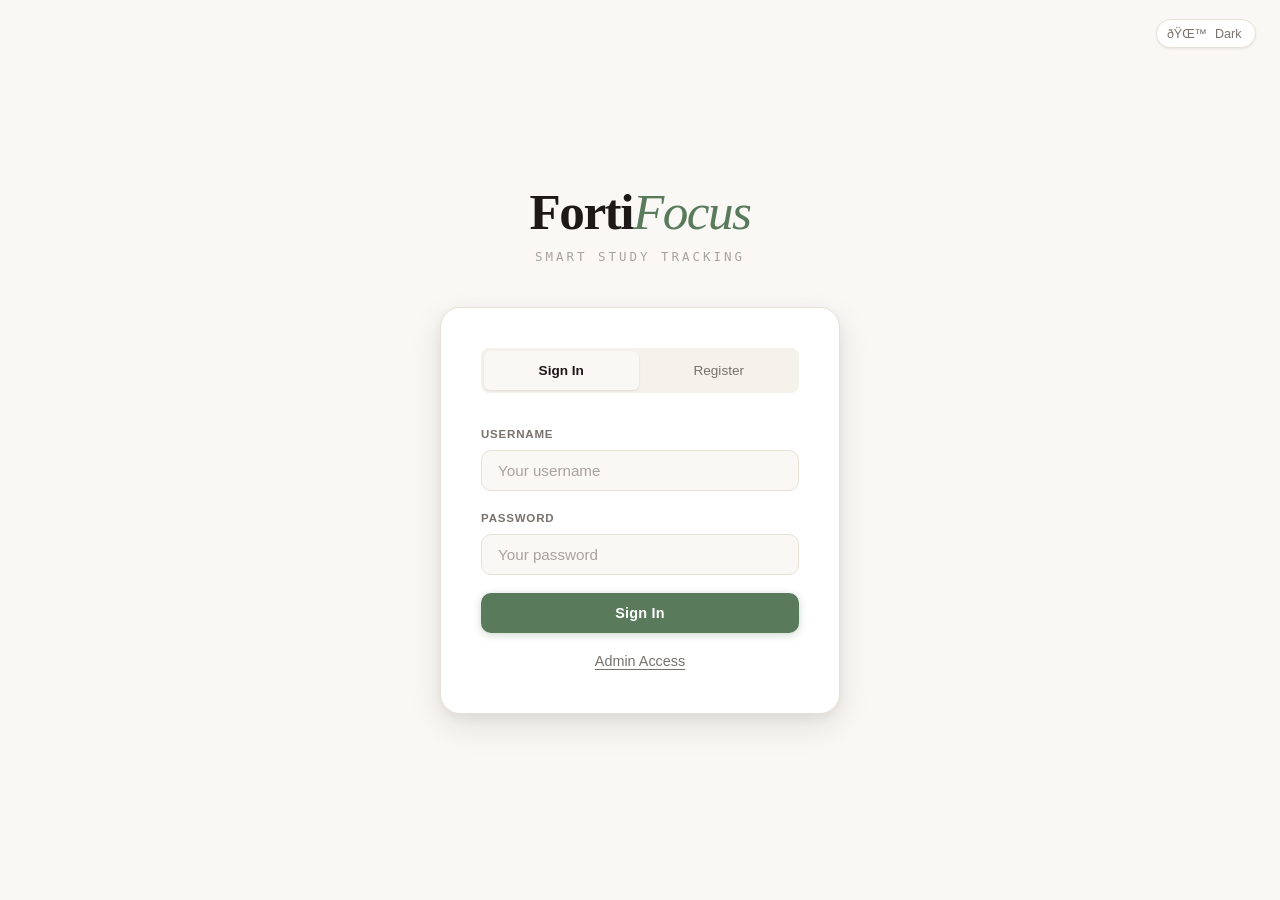
==== commit 705b2935: "separatited files" ====
--- a/admin.html
+++ b/admin.html
@@ -5,636 +5,7 @@
 <meta name="viewport" content="width=device-width, initial-scale=1.0">
 <title>FortiFocus - Admin Dashboard</title>
 <link href="https://fonts.googleapis.com/css2?family=DM+Sans:wght@400;500;600;700&family=DM+Mono:wght@400;500&family=Fraunces:opsz,wght@9..144,300;9..144,400;9..144,600&display=swap" rel="stylesheet">
-<style>
-:root {
-  --ink:#1c1917;
-  --ink-2:#44403c;
-  --ink-3:#78716c;
-  --ink-4:#a8a29e;
-  --paper:#faf8f5;
-  --paper-2:#f5f1eb;
-  --paper-3:#ede8df;
-  --border:#e7e0d5;
-  --border-2:#d4cbbf;
-  --surface:#ffffff;
-  --surface-2:#ffffff;
-  --sage:#5a7a5c;
-  --sage-light:#e8f0e9;
-  --sage-mid:#b5ceb7;
-  --amber:#c17b2a;
-  --amber-light:#fdf3e3;
-  --rose:#b85c6e;
-  --rose-light:#faeef1;
-  --sky:#3d6b8e;
-  --sky-light:#e5eef5;
-  --radius:10px;
-  --radius-lg:16px;
-  --shadow-sm:0 1px 3px rgba(28,25,23,.06), 0 1px 2px rgba(28,25,23,.04);
-  --shadow:0 4px 12px rgba(28,25,23,.08), 0 1px 4px rgba(28,25,23,.05);
-  --shadow-lg:0 12px 32px rgba(28,25,23,.10), 0 4px 12px rgba(28,25,23,.06);
-}
-[data-theme="dark"] {
-  --ink:#f0ece6;
-  --ink-2:#d4cfc8;
-  --ink-3:#9c9488;
-  --ink-4:#6b6460;
-  --paper:#18171a;
-  --paper-2:#211f24;
-  --paper-3:#2a2830;
-  --border:#332f38;
-  --border-2:#443f4a;
-  --surface:#211f24;
-  --surface-2:#2a2830;
-  --sage:#78a87a;
-  --sage-light:rgba(120,168,122,.12);
-  --sage-mid:#4a7a4c;
-  --amber:#d4943a;
-  --amber-light:rgba(212,148,58,.12);
-  --rose:#d47080;
-  --rose-light:rgba(212,112,128,.12);
-  --sky:#6b9ec0;
-  --sky-light:rgba(107,158,192,.12);
-  --shadow-sm:0 1px 3px rgba(0,0,0,.25), 0 1px 2px rgba(0,0,0,.2);
-  --shadow:0 4px 12px rgba(0,0,0,.35), 0 1px 4px rgba(0,0,0,.2);
-  --shadow-lg:0 12px 32px rgba(0,0,0,.45), 0 4px 12px rgba(0,0,0,.25);
-}
-* {
-  margin:0;
-  padding:0;
-  box-sizing:border-box;
-  transition:background-color .25s, border-color .25s, color .2s;
-}
-body {
-  font-family:'DM Sans', sans-serif;
-  background:var(--paper);
-  color:var(--ink);
-  min-height:100vh;
-}
-body::before {
-  content:'';
-  position:fixed;
-  inset:0;
-  background-image:
-    radial-gradient(ellipse 90% 60% at 10% 5%, rgba(90,122,92,.05) 0%, transparent 55%),
-    radial-gradient(ellipse 70% 50% at 90% 95%, rgba(193,123,42,.04) 0%, transparent 50%);
-  pointer-events:none;
-  z-index:0;
-}
-#adminApp {
-  display:flex;
-  flex-direction:column;
-  min-height:100vh;
-  position:relative;
-  z-index:1;
-}
-.topbar {
-  display:flex;
-  align-items:center;
-  justify-content:space-between;
-  gap:1rem;
-  padding:.9rem 2rem;
-  background:var(--surface);
-  border-bottom:1px solid var(--border);
-  position:sticky;
-  top:0;
-  z-index:50;
-}
-.topbar-left,
-.topbar-right {
-  display:flex;
-  align-items:center;
-  gap:.9rem;
-}
-.topbar-brand {
-  font-family:'Fraunces', serif;
-  font-size:1.35rem;
-  font-weight:600;
-  color:var(--ink);
-  letter-spacing:-.5px;
-}
-.topbar-brand em {
-  font-style:italic;
-  font-weight:300;
-  color:var(--sage);
-}
-.admin-pill {
-  background:var(--paper-2);
-  border:1px solid var(--border);
-  color:var(--amber);
-  font-size:.68rem;
-  font-weight:600;
-  font-family:'DM Mono', monospace;
-  letter-spacing:1.5px;
-  padding:.28rem .7rem;
-  border-radius:999px;
-  text-transform:uppercase;
-}
-.last-refresh {
-  font-size:.72rem;
-  color:var(--ink-4);
-  font-family:'DM Mono', monospace;
-}
-.content {
-  padding:2rem;
-  max-width:1180px;
-  margin:0 auto;
-  width:100%;
-}
-.btn,
-.refresh-btn,
-.logout-btn,
-.btn-cancel,
-.btn-confirm-del {
-  font-family:'DM Sans', sans-serif;
-  font-weight:600;
-  border-radius:var(--radius);
-  cursor:pointer;
-}
-.btn {
-  padding:.45rem .9rem;
-  font-size:.8rem;
-  border:1px solid transparent;
-}
-.refresh-btn {
-  background:var(--paper-2);
-  border:1px solid var(--border);
-  color:var(--ink-3);
-  padding:.5rem .95rem;
-  font-size:.82rem;
-}
-.refresh-btn:hover {
-  border-color:var(--sage);
-  color:var(--sage);
-}
-.logout-btn {
-  background:transparent;
-  border:1px solid var(--border);
-  color:var(--ink-3);
-  padding:.5rem .95rem;
-  font-size:.82rem;
-}
-.logout-btn:hover {
-  border-color:rgba(184,92,110,.35);
-  color:var(--rose);
-}
-.kpi-grid {
-  display:grid;
-  grid-template-columns:repeat(auto-fit, minmax(190px, 1fr));
-  gap:1rem;
-  margin-bottom:2rem;
-}
-.kpi {
-  background:var(--surface);
-  border:1px solid var(--border);
-  border-radius:var(--radius-lg);
-  padding:1.4rem 1.5rem;
-  box-shadow:var(--shadow-sm);
-  position:relative;
-  overflow:hidden;
-}
-.kpi::before {
-  content:'';
-  position:absolute;
-  left:0;
-  top:0;
-  width:100%;
-  height:2px;
-}
-.kpi.k1::before { background:linear-gradient(90deg, var(--amber), #e8c488); }
-.kpi.k2::before { background:linear-gradient(90deg, var(--sky), var(--sage)); }
-.kpi.k3::before { background:linear-gradient(90deg, var(--sage), var(--sage-mid)); }
-.kpi.k4::before { background:linear-gradient(90deg, var(--amber), var(--rose)); }
-.kpi.k5::before { background:linear-gradient(90deg, var(--sky), var(--sage)); }
-.kpi-label {
-  font-size:.7rem;
-  font-weight:600;
-  color:var(--ink-4);
-  letter-spacing:1.2px;
-  text-transform:uppercase;
-  margin-bottom:.65rem;
-}
-.kpi-val {
-  font-family:'Fraunces', serif;
-  font-size:2.2rem;
-  font-weight:400;
-  line-height:1;
-  color:var(--ink);
-}
-.kpi-sub {
-  font-size:.75rem;
-  color:var(--ink-4);
-  margin-top:.35rem;
-  font-family:'DM Mono', monospace;
-}
-.sec-header {
-  display:flex;
-  align-items:center;
-  justify-content:space-between;
-  margin-bottom:1rem;
-}
-.sec-title {
-  font-family:'Fraunces', serif;
-  font-size:1.15rem;
-  font-weight:400;
-  color:var(--ink);
-}
-.sec-title span {
-  color:var(--ink-4);
-  font-size:.78rem;
-  margin-left:.4rem;
-  font-family:'DM Mono', monospace;
-}
-.controls,
-.log-filters {
-  display:flex;
-  gap:.75rem;
-  margin-bottom:1.1rem;
-  flex-wrap:wrap;
-}
-.search-box,
-.filter-select {
-  background:var(--surface);
-  border:1.5px solid var(--border);
-  border-radius:var(--radius);
-  padding:.65rem 1rem;
-  color:var(--ink);
-  font-family:'DM Sans', sans-serif;
-  font-size:.88rem;
-  outline:none;
-}
-.search-box {
-  min-width:220px;
-}
-.search-box:focus,
-.filter-select:focus {
-  border-color:var(--sage);
-  box-shadow:0 0 0 3px rgba(90,122,92,.12);
-}
-.filter-select option {
-  background:var(--surface);
-  color:var(--ink);
-}
-.table-wrap {
-  background:var(--surface);
-  border:1px solid var(--border);
-  border-radius:var(--radius-lg);
-  overflow:hidden;
-  margin-bottom:2.5rem;
-  box-shadow:var(--shadow-sm);
-}
-table {
-  width:100%;
-  border-collapse:collapse;
-}
-thead tr {
-  background:var(--paper-2);
-  border-bottom:1px solid var(--border);
-}
-thead th {
-  padding:.9rem 1.2rem;
-  text-align:left;
-  font-size:.68rem;
-  font-weight:600;
-  color:var(--ink-4);
-  letter-spacing:1.2px;
-  text-transform:uppercase;
-  white-space:nowrap;
-}
-tbody tr {
-  border-bottom:1px solid var(--border);
-}
-tbody tr:last-child {
-  border-bottom:none;
-}
-tbody tr:hover {
-  background:var(--paper-2);
-}
-tbody td {
-  padding:.95rem 1.2rem;
-  font-size:.9rem;
-  vertical-align:middle;
-  color:var(--ink-2);
-}
-.avatar-cell {
-  display:flex;
-  align-items:center;
-  gap:.75rem;
-}
-.avatar {
-  width:34px;
-  height:34px;
-  border-radius:50%;
-  display:flex;
-  align-items:center;
-  justify-content:center;
-  font-weight:700;
-  font-size:.85rem;
-  flex-shrink:0;
-  color:#fff;
-}
-.user-name {
-  font-weight:600;
-  color:var(--ink);
-}
-.user-email,
-.mono {
-  font-family:'DM Mono', monospace;
-  font-size:.78rem;
-  color:var(--ink-3);
-}
-.badge {
-  display:inline-flex;
-  align-items:center;
-  gap:.3rem;
-  padding:.22rem .65rem;
-  border-radius:20px;
-  font-size:.7rem;
-  font-weight:600;
-  font-family:'DM Mono', monospace;
-  white-space:nowrap;
-}
-.badge-green {
-  background:var(--sage-light);
-  color:var(--sage);
-  border:1px solid rgba(90,122,92,.2);
-}
-.badge-red {
-  background:var(--rose-light);
-  color:var(--rose);
-  border:1px solid rgba(184,92,110,.2);
-}
-.badge-purple,
-.badge-cyan {
-  background:var(--sky-light);
-  color:var(--sky);
-  border:1px solid rgba(61,107,142,.2);
-}
-.badge-amber {
-  background:var(--amber-light);
-  color:var(--amber);
-  border:1px solid rgba(193,123,42,.2);
-}
-.actions {
-  display:flex;
-  gap:.5rem;
-  flex-wrap:wrap;
-}
-.btn-view {
-  background:var(--sage-light);
-  color:var(--sage);
-  border:1px solid rgba(90,122,92,.2);
-}
-.btn-view:hover {
-  background:rgba(90,122,92,.18);
-}
-.btn-danger-sm {
-  background:var(--rose-light);
-  color:var(--rose);
-  border:1px solid rgba(184,92,110,.2);
-}
-.btn-danger-sm:hover {
-  background:rgba(184,92,110,.14);
-}
-.empty-row td {
-  text-align:center;
-  padding:3rem;
-  color:var(--ink-4);
-  font-size:.88rem;
-}
-.modal-overlay,
-.confirm-overlay {
-  position:fixed;
-  inset:0;
-  background:rgba(28,25,23,.35);
-  backdrop-filter:blur(6px);
-  z-index:200;
-  display:none;
-  align-items:center;
-  justify-content:center;
-  padding:1.5rem;
-}
-.modal-overlay.open,
-.confirm-overlay.open {
-  display:flex;
-}
-.modal,
-.confirm-box {
-  background:var(--surface);
-  border:1px solid var(--border);
-  border-radius:20px;
-  box-shadow:var(--shadow-lg);
-}
-.modal {
-  width:100%;
-  max-width:700px;
-  max-height:85vh;
-  display:flex;
-  flex-direction:column;
-}
-.modal-header {
-  padding:1.35rem 1.5rem;
-  border-bottom:1px solid var(--border);
-  display:flex;
-  align-items:center;
-  justify-content:space-between;
-}
-.modal-header h3 {
-  font-family:'Fraunces', serif;
-  font-size:1.2rem;
-  font-weight:400;
-  color:var(--ink);
-}
-.modal-close {
-  background:var(--paper-2);
-  border:1px solid var(--border);
-  color:var(--ink-3);
-  width:34px;
-  height:34px;
-  border-radius:50%;
-  cursor:pointer;
-  font-size:1rem;
-  display:flex;
-  align-items:center;
-  justify-content:center;
-}
-.modal-close:hover {
-  border-color:rgba(184,92,110,.35);
-  color:var(--rose);
-}
-.modal-body {
-  padding:1.5rem;
-  overflow-y:auto;
-}
-.modal-stats {
-  display:grid;
-  grid-template-columns:repeat(auto-fit, minmax(130px, 1fr));
-  gap:.75rem;
-  margin-bottom:1.5rem;
-}
-.ms {
-  background:var(--paper-2);
-  border:1px solid var(--border);
-  border-radius:12px;
-  padding:1rem;
-}
-.ms .ml,
-.modal-sec {
-  font-size:.7rem;
-  font-weight:600;
-  color:var(--ink-4);
-  letter-spacing:1.1px;
-  text-transform:uppercase;
-}
-.ms .mv {
-  font-family:'Fraunces', serif;
-  font-size:1.7rem;
-  font-weight:400;
-  color:var(--ink);
-}
-.ms .mv.amber { color:var(--amber); }
-.ms .mv.green { color:var(--sage); }
-.ms .mv.cyan { color:var(--sky); }
-.modal-sec {
-  margin-bottom:.75rem;
-}
-.sess-list {
-  display:flex;
-  flex-direction:column;
-  gap:.55rem;
-  max-height:280px;
-  overflow-y:auto;
-}
-.sess-item {
-  background:var(--paper-2);
-  border:1px solid var(--border);
-  border-radius:12px;
-  padding:.8rem 1rem;
-  display:flex;
-  align-items:center;
-  justify-content:space-between;
-  gap:.75rem;
-}
-.sess-item .si-left .si-sub {
-  font-weight:600;
-  font-size:.9rem;
-  color:var(--ink);
-}
-.sess-item .si-left .si-date {
-  font-size:.72rem;
-  color:var(--ink-4);
-  font-family:'DM Mono', monospace;
-  margin-top:.15rem;
-}
-.sess-item .si-right {
-  display:flex;
-  align-items:center;
-  gap:.5rem;
-  flex-shrink:0;
-}
-.sess-empty {
-  text-align:center;
-  padding:2rem;
-  color:var(--ink-4);
-  font-size:.84rem;
-}
-.confirm-box {
-  width:100%;
-  max-width:380px;
-  padding:2rem;
-  text-align:center;
-}
-.confirm-icon {
-  font-size:2.3rem;
-  margin-bottom:.75rem;
-}
-.confirm-box h3 {
-  font-family:'Fraunces', serif;
-  font-size:1.25rem;
-  font-weight:400;
-  margin-bottom:.4rem;
-  color:var(--ink);
-}
-.confirm-box p {
-  color:var(--ink-3);
-  font-size:.88rem;
-  margin-bottom:1.4rem;
-}
-.confirm-actions {
-  display:flex;
-  gap:.75rem;
-  justify-content:center;
-}
-.btn-cancel {
-  background:var(--paper-2);
-  border:1px solid var(--border);
-  color:var(--ink-3);
-  padding:.7rem 1.5rem;
-  font-size:.88rem;
-}
-.btn-cancel:hover {
-  border-color:var(--border-2);
-  color:var(--ink-2);
-}
-.btn-confirm-del {
-  background:var(--rose);
-  border:none;
-  color:#fff;
-  padding:.7rem 1.5rem;
-  font-size:.88rem;
-}
-.btn-confirm-del:hover {
-  background:#a34f61;
-}
-.toast {
-  position:fixed;
-  bottom:2rem;
-  right:2rem;
-  background:var(--surface);
-  border:1px solid var(--border);
-  border-radius:12px;
-  padding:.9rem 1.2rem;
-  font-size:.82rem;
-  z-index:9999;
-  animation:toastIn .3s ease;
-  box-shadow:var(--shadow);
-  font-family:'DM Mono', monospace;
-}
-@keyframes toastIn {
-  from { opacity:0; transform:translateY(16px); }
-  to { opacity:1; transform:translateY(0); }
-}
-.toast.ok {
-  border-color:rgba(90,122,92,.25);
-  color:var(--sage);
-}
-.toast.err {
-  border-color:rgba(184,92,110,.25);
-  color:var(--rose);
-}
-@media (max-width: 900px) {
-  .content { padding:1.25rem; }
-  .topbar {
-    padding:.9rem 1.25rem;
-    flex-wrap:wrap;
-  }
-  .topbar-right {
-    width:100%;
-    justify-content:flex-end;
-    flex-wrap:wrap;
-  }
-  thead { display:none; }
-  table, tbody, tr, td { display:block; width:100%; }
-  tbody tr { padding:.25rem 0; }
-  tbody td {
-    padding:.6rem 1rem;
-    border-bottom:1px solid var(--border);
-  }
-  tbody td:last-child {
-    border-bottom:none;
-    padding-bottom:1rem;
-  }
-}
-</style>
+<link rel="stylesheet" href="style.css">
 </head>
 <body>
 <div id="adminApp">
@@ -644,6 +15,10 @@
       <div class="admin-pill">Admin</div>
     </div>
     <div class="topbar-right">
+      <div class="theme-toggle-wrap">
+        <span class="theme-icon" id="themeIcon">ðŸŒ™</span>
+        <button class="theme-toggle" id="themeToggle" onclick="toggleTheme()" title="Toggle dark/light mode"></button>
+      </div>
       <div class="last-refresh" id="lastRefresh">-</div>
       <button class="refresh-btn" onclick="loadData()">Refresh</button>
       <button class="logout-btn" onclick="adminLogout()">Logout</button>
@@ -780,332 +155,6 @@
   </div>
 </div>
 
-<script>
-const ADMIN_SESSION_KEY = 'ff_admin_authenticated';
-let pendingDeleteUser = null;
-
-function applyTheme() {
-  const dark = localStorage.getItem('ff_theme') === 'dark';
-  document.documentElement.setAttribute('data-theme', dark ? 'dark' : 'light');
-}
-
-document.addEventListener("contextmenu", function(e) {
-  e.preventDefault();
-});
-
-applyTheme();
-
-function getUsers() { try { return JSON.parse(localStorage.getItem('ff_users')) || {}; } catch (e) { return {}; } }
-function getSessions() { try { return JSON.parse(localStorage.getItem('ff_sessions')) || {}; } catch (e) { return {}; } }
-function saveUsers(u) { localStorage.setItem('ff_users', JSON.stringify(u)); }
-function saveSess(s) { localStorage.setItem('ff_sessions', JSON.stringify(s)); }
-
-let allUsers = {};
-let allSessions = {};
-
-function loadData() {
-  allUsers = getUsers();
-  allSessions = getSessions();
-  renderKPIs();
-  renderTable();
-  renderSessionLog();
-  populateUserFilter();
-  document.getElementById('lastRefresh').textContent = 'Refreshed ' + new Date().toLocaleTimeString();
-}
-
-function adminLogout() {
-  sessionStorage.removeItem(ADMIN_SESSION_KEY);
-  window.location.href = 'index.html';
-}
-
-function userSessions(u) { return allSessions[u] || []; }
-function completedSessions(u) { return userSessions(u).filter(s => s.status === 'completed'); }
-function focusMinutes(u) { return completedSessions(u).reduce((a, s) => a + s.duration, 0); }
-function successRate(u) {
-  const total = userSessions(u).length;
-  return total ? Math.round(completedSessions(u).length / total * 100) : 0;
-}
-function calcStreak(u) {
-  const days = new Set(userSessions(u).filter(x => x.status === 'completed').map(x => new Date(x.date).toDateString()));
-  let streak = 0;
-  for (let i = 0; i < 365; i++) {
-    const d = new Date();
-    d.setDate(d.getDate() - i);
-    if (days.has(d.toDateString())) streak++;
-    else if (i > 0) break;
-  }
-  return streak;
-}
-function lastActive(u) {
-  const s = userSessions(u);
-  if (!s.length) return null;
-  return new Date(Math.max(...s.map(x => new Date(x.date))));
-}
-function isActiveToday(u) {
-  const la = lastActive(u);
-  return la && la.toDateString() === new Date().toDateString();
-}
-function avatarColor(name) {
-  const colors = ['#5a7a5c', '#3d6b8e', '#c17b2a', '#b85c6e', '#7a8f5a', '#8b5e52'];
-  let hash = 0;
-  for (const c of name) hash += c.charCodeAt(0);
-  return colors[hash % colors.length];
-}
-function initials(name) { return name.slice(0, 2).toUpperCase(); }
-function fmtDate(d) {
-  if (!d) return '-';
-  return new Date(d).toLocaleDateString('en-US', { month:'short', day:'numeric', year:'numeric' });
-}
-function fmtDateTime(d) {
-  const dt = new Date(d);
-  return dt.toLocaleDateString('en-US', { month:'short', day:'numeric' }) + ' ' +
-    dt.toLocaleTimeString('en-US', { hour:'2-digit', minute:'2-digit' });
-}
-
-function renderKPIs() {
-  const users = Object.keys(allUsers);
-  let totalSess = 0, totalComp = 0, totalFocus = 0, activeToday = 0;
-  for (const u of users) {
-    totalSess += userSessions(u).length;
-    totalComp += completedSessions(u).length;
-    totalFocus += focusMinutes(u);
-    if (isActiveToday(u)) activeToday++;
-  }
-  document.getElementById('kpiUsers').textContent = users.length;
-  document.getElementById('kpiSessions').textContent = totalSess;
-  document.getElementById('kpiCompleted').textContent = totalComp;
-  document.getElementById('kpiRate').textContent = totalSess ? Math.round(totalComp / totalSess * 100) + '% success rate' : 'no sessions yet';
-  document.getElementById('kpiFocus').textContent = totalFocus;
-  document.getElementById('kpiToday').textContent = activeToday;
-}
-
-function renderTable() {
-  const q = document.getElementById('searchInput').value.toLowerCase();
-  const sort = document.getElementById('sortSelect').value;
-  const filter = document.getElementById('filterActive').value;
-  let users = Object.entries(allUsers).map(([u, d]) => ({ username:u, ...d }));
-
-  if (filter === 'active') users = users.filter(u => isActiveToday(u.username));
-  if (filter === 'inactive') users = users.filter(u => !isActiveToday(u.username));
-  if (q) users = users.filter(u => u.username.toLowerCase().includes(q) || (u.email || '').toLowerCase().includes(q));
-
-  if (sort === 'newest') users.sort((a, b) => new Date((b.joined || b.createdAt || 0)) - new Date((a.joined || a.createdAt || 0)));
-  if (sort === 'oldest') users.sort((a, b) => new Date((a.joined || a.createdAt || 0)) - new Date((b.joined || b.createdAt || 0)));
-  if (sort === 'sessions_desc') users.sort((a, b) => userSessions(b.username).length - userSessions(a.username).length);
-  if (sort === 'streak_desc') users.sort((a, b) => calcStreak(b.username) - calcStreak(a.username));
-  if (sort === 'alpha') users.sort((a, b) => a.username.localeCompare(b.username));
-
-  document.getElementById('userCount').textContent = '(' + users.length + ')';
-  const tbody = document.getElementById('userTableBody');
-  if (!users.length) {
-    tbody.innerHTML = '<tr class="empty-row"><td colspan="9">No users found.</td></tr>';
-    return;
-  }
-
-  tbody.innerHTML = users.map(u => {
-    const streak = calcStreak(u.username);
-    const rate = successRate(u.username);
-    const fm = focusMinutes(u.username);
-    const la = lastActive(u.username);
-    const active = isActiveToday(u.username);
-    const totalS = userSessions(u.username).length;
-    const col = avatarColor(u.username);
-    const joined = fmtDate(u.joined || u.createdAt);
-    return `<tr>
-      <td>
-        <div class="avatar-cell">
-          <div class="avatar" style="background:${col}">${initials(u.username)}</div>
-          <div>
-            <div class="user-name">${u.username}</div>
-            ${active ? '<div style="font-size:.65rem;color:var(--sage);font-family:DM Mono,monospace;">active today</div>' : ''}
-          </div>
-        </div>
-      </td>
-      <td><span class="mono">${u.email || '-'}</span></td>
-      <td><span class="mono">${joined}</span></td>
-      <td><span class="badge badge-purple">${totalS}</span></td>
-      <td><span class="mono">${fm}m</span></td>
-      <td><span class="${streak > 0 ? 'badge badge-amber' : 'mono'}">${streak}</span></td>
-      <td>
-        <div style="display:flex;align-items:center;gap:.5rem;">
-          <span class="mono">${rate}%</span>
-          <div style="width:50px;height:5px;background:var(--paper-3);border-radius:3px;overflow:hidden;">
-            <div style="width:${rate}%;height:100%;background:linear-gradient(90deg,var(--sage),var(--sky));border-radius:3px;"></div>
-          </div>
-        </div>
-      </td>
-      <td><span class="mono">${la ? fmtDate(la) : 'Never'}</span></td>
-      <td>
-        <div class="actions">
-          <button class="btn btn-view" onclick="openUserModal('${u.username}')">View</button>
-          <button class="btn btn-danger-sm" onclick="askDelete('${u.username}')">Delete</button>
-        </div>
-      </td>
-    </tr>`;
-  }).join('');
-}
-
-function populateUserFilter() {
-  const sel = document.getElementById('sessUserFilter');
-  const current = sel.value;
-  sel.innerHTML = '<option value="all">All Users</option>';
-  for (const u of Object.keys(allUsers)) {
-    const opt = document.createElement('option');
-    opt.value = u;
-    opt.textContent = u;
-    sel.appendChild(opt);
-  }
-  sel.value = current;
-}
-
-function renderSessionLog() {
-  const q = document.getElementById('sessSearch').value.toLowerCase();
-  const statusF = document.getElementById('sessStatusFilter').value;
-  const userF = document.getElementById('sessUserFilter').value;
-  let rows = [];
-
-  for (const [u, sessList] of Object.entries(allSessions)) {
-    for (const s of sessList) rows.push({ ...s, username:u });
-  }
-
-  if (userF !== 'all') rows = rows.filter(r => r.username === userF);
-  if (statusF !== 'all') rows = rows.filter(r => r.status === statusF);
-  if (q) rows = rows.filter(r => r.username.toLowerCase().includes(q) || (r.subject || '').toLowerCase().includes(q));
-
-  rows.sort((a, b) => new Date(b.date) - new Date(a.date));
-  document.getElementById('sessionCount').textContent = '(' + rows.length + ')';
-  const tbody = document.getElementById('sessionLogBody');
-
-  if (!rows.length) {
-    tbody.innerHTML = '<tr class="empty-row"><td colspan="6">No sessions found.</td></tr>';
-    return;
-  }
-
-  tbody.innerHTML = rows.map(r => {
-    const col = avatarColor(r.username);
-    const isComp = r.status === 'completed';
-    return `<tr>
-      <td>
-        <div class="avatar-cell">
-          <div class="avatar" style="background:${col};width:26px;height:26px;font-size:.65rem;">${initials(r.username)}</div>
-          <span style="font-weight:600;font-size:.85rem;color:var(--ink);">${r.username}</span>
-        </div>
-      </td>
-      <td style="font-weight:600;max-width:200px;overflow:hidden;text-overflow:ellipsis;white-space:nowrap;color:var(--ink);">${r.subject || 'Untitled'}</td>
-      <td><span class="mono">${fmtDateTime(r.date)}</span></td>
-      <td><span class="mono">${r.planned || '-'}m</span></td>
-      <td><span class="mono">${r.duration}m</span></td>
-      <td><span class="badge ${isComp ? 'badge-green' : 'badge-red'}">${isComp ? 'completed' : 'interrupted'}</span></td>
-    </tr>`;
-  }).join('');
-}
-
-function openUserModal(username) {
-  const u = allUsers[username];
-  if (!u) return;
-
-  const av = document.getElementById('modalAvatar');
-  av.textContent = initials(username);
-  av.style.background = avatarColor(username);
-  document.getElementById('modalName').textContent = username;
-  document.getElementById('modalEmail').textContent = u.email || 'No email';
-
-  const s = userSessions(username);
-  const comp = completedSessions(username);
-  const streak = calcStreak(username);
-  const rate = successRate(username);
-  const fm = focusMinutes(username);
-  const joined = fmtDate(u.joined || u.createdAt);
-
-  document.getElementById('modalStats').innerHTML = `
-    <div class="ms"><div class="ml">Sessions</div><div class="mv">${s.length}</div></div>
-    <div class="ms"><div class="ml">Completed</div><div class="mv green">${comp.length}</div></div>
-    <div class="ms"><div class="ml">Streak</div><div class="mv amber">${streak}</div></div>
-    <div class="ms"><div class="ml">Focus Time</div><div class="mv cyan">${fm}m</div></div>
-    <div class="ms"><div class="ml">Success %</div><div class="mv">${rate}%</div></div>
-    <div class="ms"><div class="ml">Joined</div><div class="mv" style="font-size:.95rem;">${joined}</div></div>
-  `;
-
-  const sessEl = document.getElementById('modalSessions');
-  if (!s.length) {
-    sessEl.innerHTML = '<div class="sess-empty">No sessions recorded yet.</div>';
-  } else {
-    const sorted = [...s].sort((a, b) => new Date(b.date) - new Date(a.date));
-    sessEl.innerHTML = sorted.map(x => `
-      <div class="sess-item">
-        <div class="si-left">
-          <div class="si-sub">${x.subject || 'Untitled'}</div>
-          <div class="si-date">${fmtDateTime(x.date)}</div>
-        </div>
-        <div class="si-right">
-          <span class="mono" style="font-size:.75rem;">${x.duration}m</span>
-          <span class="badge ${x.status === 'completed' ? 'badge-green' : 'badge-red'}">${x.status}</span>
-        </div>
-      </div>
-    `).join('');
-  }
-  document.getElementById('userModal').classList.add('open');
-}
-
-function closeModal() {
-  document.getElementById('userModal').classList.remove('open');
-}
-
-function askDelete(username) {
-  pendingDeleteUser = username;
-  document.getElementById('confirmMsg').textContent = `Delete "${username}" and all their session data? This cannot be undone.`;
-  document.getElementById('confirmOverlay').classList.add('open');
-}
-
-function closeConfirm() {
-  document.getElementById('confirmOverlay').classList.remove('open');
-  pendingDeleteUser = null;
-}
-
-function confirmDelete() {
-  if (!pendingDeleteUser) return;
-  const u = getUsers();
-  const s = getSessions();
-  delete u[pendingDeleteUser];
-  delete s[pendingDeleteUser];
-  saveUsers(u);
-  saveSess(s);
-  allUsers = u;
-  allSessions = s;
-  closeConfirm();
-  closeModal();
-  renderKPIs();
-  renderTable();
-  renderSessionLog();
-  populateUserFilter();
-  showToast(`User "${pendingDeleteUser}" deleted.`, 'err');
-  pendingDeleteUser = null;
-}
-
-function showToast(msg, type = 'ok') {
-  const t = document.createElement('div');
-  t.className = 'toast ' + type;
-  t.textContent = msg;
-  document.body.appendChild(t);
-  setTimeout(() => {
-    t.style.opacity = '0';
-    t.style.transition = 'opacity .3s';
-    setTimeout(() => t.remove(), 300);
-  }, 2800);
-}
-
-document.getElementById('userModal').addEventListener('click', function(e) {
-  if (e.target === this) closeModal();
-});
-document.getElementById('confirmOverlay').addEventListener('click', function(e) {
-  if (e.target === this) closeConfirm();
-});
-
-if (sessionStorage.getItem(ADMIN_SESSION_KEY) !== 'true') {
-  window.location.href = 'index.html';
-} else {
-  loadData();
-}
-</script>
+<script src="admin.js"></script>
 </body>
 </html>
--- a/style.css
+++ b/style.css
@@ -0,0 +1,1553 @@
+
+:root {
+  --ink:       #1c1917;
+  --ink-2:     #44403c;
+  --ink-3:     #78716c;
+  --ink-4:     #a8a29e;
+  --paper:     #faf8f5;
+  --paper-2:   #f5f1eb;
+  --paper-3:   #ede8df;
+  --border:    #e7e0d5;
+  --border-2:  #d4cbbf;
+  --surface:   #ffffff;
+  --surface-2: #ffffff;
+
+  --sage:      #5a7a5c;
+  --sage-light:#e8f0e9;
+  --sage-mid:  #b5ceb7;
+  --amber:     #c17b2a;
+  --amber-light:#fdf3e3;
+  --amber-mid: #e8c488;
+  --clay:      #8b5e52;
+  --clay-light:#f5ede9;
+  --rose:      #b85c6e;
+  --rose-light:#faeef1;
+  --sky:       #3d6b8e;
+  --sky-light: #e5eef5;
+
+  --radius:    10px;
+  --radius-lg: 16px;
+  --shadow-sm: 0 1px 3px rgba(28,25,23,.06), 0 1px 2px rgba(28,25,23,.04);
+  --shadow:    0 4px 12px rgba(28,25,23,.08), 0 1px 4px rgba(28,25,23,.05);
+  --shadow-lg: 0 12px 32px rgba(28,25,23,.10), 0 4px 12px rgba(28,25,23,.06);
+}
+
+[data-theme="dark"] {
+  --ink:       #f0ece6;
+  --ink-2:     #d4cfc8;
+  --ink-3:     #9c9488;
+  --ink-4:     #6b6460;
+  --paper:     #18171a;
+  --paper-2:   #211f24;
+  --paper-3:   #2a2830;
+  --border:    #332f38;
+  --border-2:  #443f4a;
+  --surface:   #211f24;
+  --surface-2: #2a2830;
+
+  --sage:      #78a87a;
+  --sage-light:rgba(120,168,122,.12);
+  --sage-mid:  #4a7a4c;
+  --amber:     #d4943a;
+  --amber-light:rgba(212,148,58,.12);
+  --amber-mid: #8a6020;
+  --rose:      #d47080;
+  --rose-light:rgba(212,112,128,.12);
+  --sky:       #6b9ec0;
+  --sky-light: rgba(107,158,192,.12);
+
+  --shadow-sm: 0 1px 3px rgba(0,0,0,.25), 0 1px 2px rgba(0,0,0,.2);
+  --shadow:    0 4px 12px rgba(0,0,0,.35), 0 1px 4px rgba(0,0,0,.2);
+  --shadow-lg: 0 12px 32px rgba(0,0,0,.45), 0 4px 12px rgba(0,0,0,.25);
+}
+
+* { margin:0; padding:0; box-sizing:border-box; transition: background-color .25s, border-color .25s, color .2s; }
+
+body {
+  font-family: 'DM Sans', sans-serif;
+  background: var(--paper);
+  color: var(--ink);
+  min-height: 100vh;
+  overflow-x: hidden;
+  font-size: 15px;
+  line-height: 1.6;
+}
+
+/* Subtle paper texture overlay */
+body::before {
+  content: '';
+  position: fixed;
+  inset: 0;
+  background-image:
+    radial-gradient(ellipse 90% 60% at 10% 5%, rgba(90,122,92,.05) 0%, transparent 55%),
+    radial-gradient(ellipse 70% 50% at 90% 95%, rgba(193,123,42,.04) 0%, transparent 50%);
+  pointer-events: none;
+  z-index: 0;
+}
+
+/* ── SCREENS ── */
+.screen { display:none; min-height:100vh; position:relative; z-index:1; }
+.screen.active { display:flex; }
+
+/* ── AUTH ── */
+#authScreen {
+  align-items: center;
+  justify-content: center;
+  flex-direction: column;
+  gap: 2.5rem;
+  background: var(--paper);
+  padding: 2rem;
+}
+
+.brand-lockup { text-align: center; }
+.brand-lockup h1 {
+  font-family: 'Fraunces', serif;
+  font-size: 3.2rem;
+  font-weight: 600;
+  color: var(--ink);
+  letter-spacing: -1.5px;
+  line-height: 1;
+}
+.brand-lockup h1 em {
+  font-style: italic;
+  font-weight: 300;
+  color: var(--sage);
+}
+.brand-lockup .tagline {
+  font-size: .78rem;
+  color: var(--ink-4);
+  letter-spacing: 3px;
+  text-transform: uppercase;
+  margin-top: .6rem;
+  font-family: 'DM Mono', monospace;
+}
+
+.auth-card {
+  background: var(--surface);
+  border: 1px solid var(--border);
+  border-radius: 20px;
+  padding: 2.5rem;
+  width: 100%;
+  max-width: 400px;
+  box-shadow: var(--shadow-lg);
+}
+
+.auth-tabs {
+  display: flex;
+  background: var(--paper-2);
+  border-radius: 8px;
+  padding: 3px;
+  margin-bottom: 2rem;
+  gap: 3px;
+}
+.auth-tab {
+  flex: 1;
+  padding: .55rem;
+  text-align: center;
+  cursor: pointer;
+  font-size: .85rem;
+  font-weight: 500;
+  color: var(--ink-3);
+  border-radius: 6px;
+  transition: all .2s;
+}
+.auth-tab.active {
+  background: var(--paper);
+  color: var(--ink);
+  font-weight: 600;
+  box-shadow: var(--shadow-sm);
+}
+
+.auth-form { display:none; flex-direction:column; gap:1.1rem; }
+.auth-form.active { display:flex; }
+
+.form-group { display:flex; flex-direction:column; gap:.4rem; }
+.form-group label {
+  font-size: .72rem;
+  font-weight: 600;
+  color: var(--ink-3);
+  letter-spacing: .8px;
+  text-transform: uppercase;
+}
+.form-group input {
+  background: var(--paper);
+  border: 1.5px solid var(--border);
+  border-radius: var(--radius);
+  padding: .7rem 1rem;
+  color: var(--ink);
+  font-family: 'DM Sans', sans-serif;
+  font-size: .95rem;
+  outline: none;
+  transition: all .2s;
+}
+.form-group input:focus {
+  border-color: var(--sage);
+  background: var(--paper);
+  box-shadow: 0 0 0 3px rgba(90,122,92,.12);
+}
+.form-group input::placeholder { color: var(--ink-4); }
+
+.btn {
+  padding: .75rem 1.4rem;
+  border-radius: var(--radius);
+  border: none;
+  cursor: pointer;
+  font-family: 'DM Sans', sans-serif;
+  font-weight: 600;
+  font-size: .9rem;
+  transition: all .2s;
+  letter-spacing: .2px;
+}
+.btn-primary {
+  background: var(--sage);
+  color: white;
+  box-shadow: 0 2px 8px rgba(90,122,92,.3);
+}
+.btn-primary:hover { background: #4a6a4c; transform: translateY(-1px); box-shadow: 0 4px 14px rgba(90,122,92,.35); }
+.btn-danger { background: var(--rose); color: white; }
+.btn-danger:hover { background: #a34f61; }
+.btn-success { background: var(--sage); color: white; }
+.btn-ghost {
+  background: transparent;
+  border: 1.5px solid var(--border);
+  color: var(--ink-3);
+}
+.btn-ghost:hover { border-color: var(--border-2); color: var(--ink-2); }
+.btn-sm { padding: .45rem .9rem; font-size: .8rem; }
+
+.error-msg {
+  color: var(--rose);
+  font-size: .8rem;
+  display: none;
+  background: var(--rose-light);
+  border: 1px solid rgba(184,92,110,.2);
+  border-radius: 7px;
+  padding: .5rem .75rem;
+}
+.error-msg.show { display: block; }
+
+/* ── APP SHELL ── */
+#appScreen { flex-direction: column; }
+
+.topbar {
+  display: flex;
+  align-items: center;
+  justify-content: space-between;
+  padding: .9rem 2rem;
+  background: var(--surface);
+  border-bottom: 1px solid var(--border);
+  position: sticky;
+  top: 0;
+  z-index: 100;
+}
+.topbar-brand {
+  font-family: 'Fraunces', serif;
+  font-size: 1.35rem;
+  font-weight: 600;
+  color: var(--ink);
+  letter-spacing: -.5px;
+}
+.topbar-brand em { font-style: italic; font-weight: 300; color: var(--sage); }
+.topbar-user { display: flex; align-items: center; gap: .75rem; }
+.user-chip {
+  background: var(--paper-2);
+  border: 1px solid var(--border);
+  border-radius: 20px;
+  padding: .3rem .85rem;
+  font-size: .78rem;
+  color: var(--ink-3);
+}
+.user-chip strong { color: var(--sage); font-weight: 600; }
+
+.nav-bar {
+  display: flex;
+  padding: 0 2rem;
+  background: var(--surface);
+  border-bottom: 1px solid var(--border);
+  gap: 0;
+}
+.nav-tab {
+  padding: .75rem 1.1rem;
+  cursor: pointer;
+  font-size: .83rem;
+  font-weight: 500;
+  color: var(--ink-4);
+  border-bottom: 2px solid transparent;
+  transition: all .2s;
+  letter-spacing: .2px;
+  white-space: nowrap;
+}
+.nav-tab:hover { color: var(--ink-2); }
+.nav-tab.active { color: var(--sage); border-bottom-color: var(--sage); font-weight: 600; }
+
+/* ── PAGES ── */
+.page { display:none; padding: 2rem; max-width: 1080px; margin: 0 auto; width: 100%; animation: fadeUp .3s ease; }
+.page.active { display: block; }
+@keyframes fadeUp { from { opacity:0; transform:translateY(10px); } to { opacity:1; transform:translateY(0); } }
+
+.page-header { margin-bottom: 1.75rem; }
+.page-header h2 {
+  font-family: 'Fraunces', serif;
+  font-size: 1.8rem;
+  font-weight: 400;
+  color: var(--ink);
+  letter-spacing: -.5px;
+}
+.page-header h2 em { font-style: italic; color: var(--sage); }
+.page-header p { color: var(--ink-4); font-size: .85rem; margin-top: .2rem; }
+
+/* ── STAT CARDS ── */
+.stats-grid {
+  display: grid;
+  grid-template-columns: repeat(auto-fit, minmax(190px, 1fr));
+  gap: 1rem;
+  margin-bottom: 2rem;
+}
+.stat-card {
+  background: var(--surface);
+  border: 1px solid var(--border);
+  border-radius: var(--radius-lg);
+  padding: 1.4rem 1.5rem;
+  box-shadow: var(--shadow-sm);
+  transition: box-shadow .2s;
+}
+.stat-card:hover { box-shadow: var(--shadow); }
+.stat-card .s-label {
+  font-size: .7rem;
+  font-weight: 600;
+  color: var(--ink-4);
+  letter-spacing: 1.2px;
+  text-transform: uppercase;
+  margin-bottom: .65rem;
+  display: flex;
+  align-items: center;
+  gap: .4rem;
+}
+.stat-card .s-icon {
+  width: 22px; height: 22px;
+  border-radius: 6px;
+  display: flex; align-items: center; justify-content: center;
+  font-size: .75rem;
+}
+.stat-card .s-value {
+  font-family: 'Fraunces', serif;
+  font-size: 2.4rem;
+  font-weight: 400;
+  line-height: 1;
+  color: var(--ink);
+}
+.stat-card .s-sub { font-size: .75rem; color: var(--ink-4); margin-top: .3rem; }
+
+.stat-streak .s-value { color: var(--amber); }
+.stat-streak .s-icon { background: var(--amber-light); }
+.stat-total .s-icon { background: var(--sky-light); }
+.stat-time .s-icon { background: var(--sage-light); }
+.stat-success .s-value { color: var(--sage); }
+.stat-success .s-icon { background: var(--sage-light); }
+
+.progress-bar { height: 5px; background: var(--paper-3); border-radius: 3px; overflow: hidden; margin-top: .6rem; }
+.progress-fill { height: 100%; background: linear-gradient(90deg, var(--sage), var(--sage-mid)); border-radius: 3px; transition: width .6s ease; }
+
+/* ── SECTION HEADING ── */
+.section-heading {
+  font-family: 'Fraunces', serif;
+  font-size: 1rem;
+  font-weight: 400;
+  color: var(--ink-2);
+  margin-bottom: .9rem;
+  display: flex;
+  align-items: center;
+  gap: .5rem;
+}
+.section-heading::after {
+  content: '';
+  flex: 1;
+  height: 1px;
+  background: var(--border);
+  margin-left: .5rem;
+}
+
+/* ── HISTORY ITEMS ── */
+.history-list { display: flex; flex-direction: column; gap: .6rem; }
+.history-item {
+  background: var(--surface);
+  border: 1px solid var(--border);
+  border-radius: var(--radius);
+  padding: .9rem 1.2rem;
+  display: flex;
+  align-items: center;
+  justify-content: space-between;
+  gap: 1rem;
+  transition: all .15s;
+}
+.history-item:hover { border-color: var(--border-2); box-shadow: var(--shadow-sm); }
+.h-subject { font-weight: 500; font-size: .92rem; color: var(--ink); }
+.h-meta { font-size: .72rem; color: var(--ink-4); font-family: 'DM Mono', monospace; margin-top: .15rem; }
+.h-right { display: flex; align-items: center; gap: .65rem; flex-shrink: 0; }
+.h-dur { font-family: 'DM Mono', monospace; font-size: .8rem; color: var(--ink-3); }
+
+.pill {
+  display: inline-flex;
+  align-items: center;
+  gap: .3rem;
+  padding: .2rem .7rem;
+  border-radius: 20px;
+  font-size: .7rem;
+  font-weight: 600;
+  letter-spacing: .3px;
+}
+.pill-completed { background: var(--sage-light); color: var(--sage); border: 1px solid rgba(90,122,92,.2); }
+.pill-interrupted { background: var(--rose-light); color: var(--rose); border: 1px solid rgba(184,92,110,.2); }
+.pill-idle { background: var(--paper-2); color: var(--ink-4); border: 1px solid var(--border); }
+.pill-running { background: var(--amber-light); color: var(--amber); border: 1px solid rgba(193,123,42,.25); }
+.pill .dot { width: 5px; height: 5px; border-radius: 50%; background: currentColor; animation: blink 1.4s infinite; }
+@keyframes blink { 0%,100%{opacity:1}50%{opacity:.3} }
+
+.empty-state {
+  text-align: center;
+  padding: 3.5rem 2rem;
+  color: var(--ink-4);
+}
+.empty-icon { font-size: 2.5rem; margin-bottom: .75rem; opacity: .5; }
+.empty-state p { font-size: .9rem; }
+
+/* ── TIMER PAGE ── */
+.timer-layout {
+  display: grid;
+  grid-template-columns: 1fr 1fr;
+  gap: 1.5rem;
+}
+@media(max-width:640px) { .timer-layout { grid-template-columns: 1fr; } }
+
+.timer-card {
+  background: var(--surface);
+  border: 1px solid var(--border);
+  border-radius: var(--radius-lg);
+  padding: 2rem;
+  display: flex;
+  flex-direction: column;
+  align-items: center;
+  gap: 1.5rem;
+  box-shadow: var(--shadow-sm);
+}
+.timer-label {
+  font-size: .7rem;
+  font-weight: 600;
+  color: var(--ink-4);
+  letter-spacing: 1.5px;
+  text-transform: uppercase;
+  align-self: flex-start;
+}
+
+/* Ring */
+.ring-wrap { position: relative; width: 190px; height: 190px; }
+.ring-wrap svg { transform: rotate(-90deg); }
+.ring-bg { fill: none; stroke: var(--paper-3); stroke-width: 7; }
+.ring-fg {
+  fill: none;
+  stroke: var(--sage);
+  stroke-width: 7;
+  stroke-linecap: round;
+  stroke-dasharray: 534;
+  stroke-dashoffset: 534;
+  transition: stroke-dashoffset 1s linear;
+  filter: drop-shadow(0 0 4px rgba(90,122,92,.35));
+}
+.ring-center {
+  position: absolute;
+  inset: 0;
+  display: flex;
+  flex-direction: column;
+  align-items: center;
+  justify-content: center;
+  gap: .2rem;
+}
+.ring-time {
+  font-family: 'DM Mono', monospace;
+  font-size: 2.4rem;
+  font-weight: 500;
+  color: var(--ink);
+  letter-spacing: -1px;
+}
+.ring-phase {
+  font-size: .65rem;
+  color: var(--ink-4);
+  letter-spacing: 2px;
+  text-transform: uppercase;
+}
+
+.dur-row { display: flex; gap: .4rem; flex-wrap: wrap; justify-content: center; }
+.dur-btn {
+  padding: .35rem .8rem;
+  border-radius: 20px;
+  border: 1.5px solid var(--border);
+  background: var(--paper);
+  color: var(--ink-4);
+  cursor: pointer;
+  font-family: 'DM Sans', sans-serif;
+  font-size: .78rem;
+  font-weight: 500;
+  transition: all .15s;
+}
+.dur-btn:hover { border-color: var(--sage-mid); color: var(--sage); }
+.dur-btn.active { border-color: var(--sage); color: var(--sage); background: var(--sage-light); font-weight: 600; }
+
+.timer-btns { display: flex; gap: .75rem; }
+
+/* Session form */
+.session-panel {
+  background: var(--surface);
+  border: 1px solid var(--border);
+  border-radius: var(--radius-lg);
+  padding: 2rem;
+  display: flex;
+  flex-direction: column;
+  gap: 1.3rem;
+  box-shadow: var(--shadow-sm);
+}
+.panel-label {
+  font-size: .7rem;
+  font-weight: 600;
+  color: var(--ink-4);
+  letter-spacing: 1.5px;
+  text-transform: uppercase;
+}
+.subject-field {
+  background: var(--paper);
+  border: 1.5px solid var(--border);
+  border-radius: var(--radius);
+  padding: .7rem 1rem;
+  color: var(--ink);
+  font-family: 'DM Sans', sans-serif;
+  font-size: .92rem;
+  outline: none;
+  width: 100%;
+  transition: all .2s;
+}
+.subject-field:focus { border-color: var(--sage); box-shadow: 0 0 0 3px rgba(90,122,92,.1); background: var(--surface); }
+.subject-field::placeholder { color: var(--ink-4); }
+
+.divider { height: 1px; background: var(--border); }
+
+.today-big {
+  font-family: 'Fraunces', serif;
+  font-size: 3rem;
+  font-weight: 400;
+  color: var(--sky);
+  line-height: 1;
+}
+
+/* ── STREAKS ── */
+.streak-grid { display: flex; flex-wrap: wrap; gap: 5px; }
+.s-day {
+  width: 24px; height: 24px;
+  border-radius: 5px;
+  background: var(--paper-2);
+  border: 1px solid var(--border);
+  transition: all .15s;
+  cursor: default;
+}
+.s-day.studied {
+  background: rgba(90,122,92,.2);
+  border-color: var(--sage-mid);
+}
+.s-day.studied.strong {
+  background: rgba(90,122,92,.5);
+  border-color: var(--sage);
+}
+.s-day.today {
+  border: 2px solid var(--amber);
+}
+
+.streak-legend {
+  display: flex;
+  gap: 1.2rem;
+  margin-top: .9rem;
+  font-size: .72rem;
+  color: var(--ink-4);
+  flex-wrap: wrap;
+}
+.legend-item { display: flex; align-items: center; gap: .4rem; }
+.legend-swatch {
+  width: 14px; height: 14px;
+  border-radius: 3px;
+  flex-shrink: 0;
+}
+
+/* ── CHATBOT ── */
+#chatPage { max-width: 860px; }
+.chat-wrap {
+  background: var(--surface);
+  border: 1px solid var(--border);
+  border-radius: var(--radius-lg);
+  overflow: hidden;
+  display: flex;
+  flex-direction: column;
+  height: calc(100vh - 320px);
+  min-height: 360px;
+  box-shadow: var(--shadow);
+}
+.chat-head {
+  padding: .9rem 1.3rem;
+  border-bottom: 1px solid var(--border);
+  display: flex;
+  align-items: center;
+  gap: .75rem;
+  background: var(--paper-2);
+}
+.bot-orb {
+  width: 34px; height: 34px;
+  border-radius: 50%;
+  background: linear-gradient(135deg, var(--sage), #3d6045);
+  display: flex; align-items: center; justify-content: center;
+  font-size: .95rem;
+  box-shadow: 0 2px 8px rgba(90,122,92,.3);
+}
+.bot-name-text { font-weight: 600; font-size: .9rem; }
+.bot-online { font-size: .7rem; color: var(--sage); font-family: 'DM Mono', monospace; }
+
+.chat-msgs {
+  flex: 1;
+  overflow-y: auto;
+  padding: 1.5rem;
+  display: flex;
+  flex-direction: column;
+  gap: .9rem;
+  scrollbar-width: thin;
+  scrollbar-color: var(--border) transparent;
+}
+.chat-msgs::-webkit-scrollbar { width: 4px; }
+.chat-msgs::-webkit-scrollbar-thumb { background: var(--border); border-radius: 2px; }
+
+.msg { display: flex; gap: .6rem; max-width: 82%; animation: msgIn .2s ease; }
+@keyframes msgIn { from { opacity:0; transform:translateY(5px); } to { opacity:1; transform:translateY(0); } }
+.msg.user { align-self: flex-end; flex-direction: row-reverse; }
+.msg.bot { align-self: flex-start; }
+
+.msg-av {
+  width: 28px; height: 28px;
+  border-radius: 50%;
+  flex-shrink: 0;
+  display: flex; align-items: center; justify-content: center;
+  font-size: .75rem;
+}
+.msg.bot .msg-av { background: var(--sage-light); border: 1px solid var(--sage-mid); }
+.msg.user .msg-av { background: var(--sky-light); border: 1px solid rgba(61,107,142,.2); }
+
+.msg-bub {
+  padding: .7rem .95rem;
+  border-radius: 12px;
+  font-size: .88rem;
+  line-height: 1.55;
+  color: var(--ink);
+}
+.msg.bot .msg-bub {
+  background: var(--paper-2);
+  border: 1px solid var(--border);
+  border-radius: 4px 12px 12px 12px;
+}
+.msg.user .msg-bub {
+  background: var(--sage);
+  color: white;
+  border-radius: 12px 4px 12px 12px;
+}
+
+.typing-wrap { display: flex; gap: 4px; padding: 4px 2px; }
+.t-dot {
+  width: 6px; height: 6px;
+  border-radius: 50%;
+  background: var(--ink-4);
+  animation: bounce .9s infinite;
+}
+.t-dot:nth-child(2) { animation-delay: .15s; }
+.t-dot:nth-child(3) { animation-delay: .3s; }
+@keyframes bounce { 0%,60%,100%{transform:translateY(0)} 30%{transform:translateY(-5px)} }
+
+.chat-foot {
+  padding: .9rem 1.2rem;
+  border-top: 1px solid var(--border);
+  display: flex;
+  gap: .6rem;
+  background: var(--paper-2);
+}
+.chat-input {
+  flex: 1;
+  background: var(--paper);
+  border: 1.5px solid var(--border);
+  border-radius: var(--radius);
+  padding: .65rem .95rem;
+  color: var(--ink);
+  font-family: 'DM Sans', sans-serif;
+  font-size: .88rem;
+  outline: none;
+  resize: none;
+  max-height: 100px;
+  transition: border-color .2s;
+  line-height: 1.5;
+}
+.chat-input:focus { border-color: var(--sage); }
+.chat-input::placeholder { color: var(--ink-4); }
+.send-btn {
+  background: var(--sage);
+  border: none;
+  border-radius: var(--radius);
+  padding: .65rem 1rem;
+  color: white;
+  cursor: pointer;
+  font-size: .95rem;
+  transition: all .15s;
+  box-shadow: 0 2px 6px rgba(90,122,92,.25);
+}
+.send-btn:hover { background: #4a6a4c; transform: scale(1.04); }
+
+.key-notice {
+  background: var(--amber-light);
+  border: 1px solid rgba(193,123,42,.25);
+  border-radius: var(--radius);
+  padding: .65rem 1rem;
+  font-size: .78rem;
+  color: var(--amber);
+  margin-bottom: .75rem;
+  display: none;
+  font-family: 'DM Mono', monospace;
+}
+.key-notice.show { display: block; }
+
+.key-row {
+  display: flex;
+  gap: .6rem;
+  margin-bottom: .85rem;
+}
+.key-input {
+  flex: 1;
+  background: var(--surface);
+  border: 1.5px solid var(--border);
+  border-radius: var(--radius);
+  padding: .65rem 1rem;
+  color: var(--ink);
+  font-family: 'DM Mono', monospace;
+  font-size: .78rem;
+  outline: none;
+  transition: border-color .2s;
+}
+.key-input:focus { border-color: var(--sage); }
+.key-input::placeholder { color: var(--ink-4); }
+
+/* ── THEME TOGGLE ── */
+.theme-toggle {
+  width: 38px; height: 22px;
+  border-radius: 11px;
+  background: var(--border-2);
+  border: none;
+  cursor: pointer;
+  position: relative;
+  transition: background .25s;
+  flex-shrink: 0;
+  outline: none;
+}
+.theme-toggle:focus-visible { box-shadow: 0 0 0 2px var(--sage); }
+[data-theme="dark"] .theme-toggle { background: var(--sage); }
+.theme-toggle::after {
+  content: '';
+  position: absolute;
+  top: 3px; left: 3px;
+  width: 16px; height: 16px;
+  border-radius: 50%;
+  background: white;
+  transition: transform .25s cubic-bezier(.4,0,.2,1);
+  box-shadow: 0 1px 3px rgba(0,0,0,.2);
+}
+[data-theme="dark"] .theme-toggle::after { transform: translateX(16px); }
+
+.theme-toggle-wrap {
+  display: flex;
+  align-items: center;
+  gap: .5rem;
+  font-size: .75rem;
+  color: var(--ink-4);
+  user-select: none;
+}
+.theme-icon { font-size: .9rem; line-height: 1; }
+
+/* Auth screen theme toggle */
+.auth-theme-btn {
+  position: fixed;
+  top: 1.2rem;
+  right: 1.5rem;
+  display: flex;
+  align-items: center;
+  gap: .5rem;
+  background: var(--surface);
+  border: 1px solid var(--border);
+  border-radius: 20px;
+  padding: .4rem .85rem .4rem .6rem;
+  cursor: pointer;
+  font-size: .78rem;
+  font-family: 'DM Sans', sans-serif;
+  color: var(--ink-3);
+  font-weight: 500;
+  z-index: 200;
+  transition: all .2s;
+  box-shadow: var(--shadow-sm);
+}
+.auth-theme-btn:hover { border-color: var(--sage); color: var(--sage); }
+
+.admin-entry {
+  margin-top: 1rem;
+  text-align: center;
+}
+
+.admin-link-btn {
+  border: none;
+  background: transparent;
+  color: var(--ink-3, #6b7280);
+  font: inherit;
+  font-size: .9rem;
+  cursor: pointer;
+  text-decoration: underline;
+  text-underline-offset: .2rem;
+}
+
+.admin-link-btn:hover {
+  color: var(--ink, #111827);
+}
+
+.admin-auth-screen {
+  position: fixed;
+  inset: 0;
+  display: none;
+  align-items: center;
+  justify-content: center;
+  padding: 1.5rem;
+  background: rgba(15,23,42,.45);
+  backdrop-filter: blur(8px);
+  z-index: 30;
+}
+
+.admin-auth-screen.active {
+  display: flex;
+}
+
+.admin-auth-card {
+  width: min(100%, 420px);
+  background: var(--paper, #fff);
+  border: 1px solid var(--border, #d1d5db);
+  border-radius: 24px;
+  padding: 2rem;
+  box-shadow: 0 24px 80px rgba(15,23,42,.18);
+}
+
+.admin-auth-head {
+  margin-bottom: 1.5rem;
+}
+
+.admin-auth-head p {
+  margin-top: .4rem;
+  color: var(--ink-3, #6b7280);
+}
+
+.admin-auth-actions {
+  display: flex;
+  gap: .75rem;
+  margin-top: 1.25rem;
+}
+
+.admin-auth-actions .btn {
+  flex: 1;
+}
+
+/* Admin dashboard */
+#adminApp {
+  display: flex;
+  flex-direction: column;
+  min-height: 100vh;
+  position: relative;
+  z-index: 1;
+}
+
+#adminApp .topbar {
+  display: flex;
+  align-items: center;
+  justify-content: space-between;
+  gap: 1rem;
+  padding: .9rem 2rem;
+  background: var(--surface);
+  border-bottom: 1px solid var(--border);
+  position: sticky;
+  top: 0;
+  z-index: 50;
+}
+
+#adminApp .topbar-left,
+#adminApp .topbar-right {
+  display: flex;
+  align-items: center;
+  gap: .9rem;
+}
+
+#adminApp .theme-toggle-wrap {
+  display: flex;
+  align-items: center;
+  gap: .5rem;
+  color: var(--ink-4);
+  font-size: .75rem;
+  user-select: none;
+}
+
+#adminApp .theme-icon {
+  font-size: .95rem;
+  line-height: 1;
+}
+
+#adminApp .theme-toggle {
+  width: 38px;
+  height: 22px;
+  border-radius: 11px;
+  background: var(--border-2);
+  border: none;
+  cursor: pointer;
+  position: relative;
+  flex-shrink: 0;
+}
+
+#adminApp .theme-toggle::after {
+  content: '';
+  position: absolute;
+  top: 3px;
+  left: 3px;
+  width: 16px;
+  height: 16px;
+  border-radius: 50%;
+  background: #fff;
+  box-shadow: 0 1px 3px rgba(0,0,0,.2);
+  transition: transform .25s cubic-bezier(.4,0,.2,1);
+}
+
+[data-theme="dark"] #adminApp .theme-toggle {
+  background: var(--sage);
+}
+
+[data-theme="dark"] #adminApp .theme-toggle::after {
+  transform: translateX(16px);
+}
+
+#adminApp .topbar-brand {
+  font-family: 'Fraunces', serif;
+  font-size: 1.35rem;
+  font-weight: 600;
+  color: var(--ink);
+  letter-spacing: -.5px;
+}
+
+#adminApp .topbar-brand em {
+  font-style: italic;
+  font-weight: 300;
+  color: var(--sage);
+}
+
+#adminApp .admin-pill {
+  background: var(--paper-2);
+  border: 1px solid var(--border);
+  color: var(--amber);
+  font-size: .68rem;
+  font-weight: 600;
+  font-family: 'DM Mono', monospace;
+  letter-spacing: 1.5px;
+  padding: .28rem .7rem;
+  border-radius: 999px;
+  text-transform: uppercase;
+}
+
+#adminApp .last-refresh {
+  font-size: .72rem;
+  color: var(--ink-4);
+  font-family: 'DM Mono', monospace;
+}
+
+#adminApp .content {
+  padding: 2rem;
+  max-width: 1180px;
+  margin: 0 auto;
+  width: 100%;
+}
+
+#adminApp .btn,
+#adminApp .refresh-btn,
+#adminApp .logout-btn,
+.btn-cancel,
+.btn-confirm-del {
+  font-family: 'DM Sans', sans-serif;
+  font-weight: 600;
+  border-radius: var(--radius);
+  cursor: pointer;
+}
+
+#adminApp .btn {
+  padding: .45rem .9rem;
+  font-size: .8rem;
+  border: 1px solid transparent;
+}
+
+#adminApp .refresh-btn {
+  background: var(--paper-2);
+  border: 1px solid var(--border);
+  color: var(--ink-3);
+  padding: .5rem .95rem;
+  font-size: .82rem;
+}
+
+#adminApp .refresh-btn:hover {
+  border-color: var(--sage);
+  color: var(--sage);
+}
+
+#adminApp .logout-btn {
+  background: transparent;
+  border: 1px solid var(--border);
+  color: var(--ink-3);
+  padding: .5rem .95rem;
+  font-size: .82rem;
+}
+
+#adminApp .logout-btn:hover {
+  border-color: rgba(184,92,110,.35);
+  color: var(--rose);
+}
+
+#adminApp .kpi-grid {
+  display: grid;
+  grid-template-columns: repeat(auto-fit, minmax(190px, 1fr));
+  gap: 1rem;
+  margin-bottom: 2rem;
+}
+
+#adminApp .kpi {
+  background: var(--surface);
+  border: 1px solid var(--border);
+  border-radius: var(--radius-lg);
+  padding: 1.4rem 1.5rem;
+  box-shadow: var(--shadow-sm);
+  position: relative;
+  overflow: hidden;
+}
+
+#adminApp .kpi::before {
+  content: '';
+  position: absolute;
+  left: 0;
+  top: 0;
+  width: 100%;
+  height: 2px;
+}
+
+#adminApp .kpi.k1::before { background: linear-gradient(90deg, var(--amber), #e8c488); }
+#adminApp .kpi.k2::before { background: linear-gradient(90deg, var(--sky), var(--sage)); }
+#adminApp .kpi.k3::before { background: linear-gradient(90deg, var(--sage), var(--sage-mid)); }
+#adminApp .kpi.k4::before { background: linear-gradient(90deg, var(--amber), var(--rose)); }
+#adminApp .kpi.k5::before { background: linear-gradient(90deg, var(--sky), var(--sage)); }
+
+#adminApp .kpi-label {
+  font-size: .7rem;
+  font-weight: 600;
+  color: var(--ink-4);
+  letter-spacing: 1.2px;
+  text-transform: uppercase;
+  margin-bottom: .65rem;
+}
+
+#adminApp .kpi-val {
+  font-family: 'Fraunces', serif;
+  font-size: 2.2rem;
+  font-weight: 400;
+  line-height: 1;
+  color: var(--ink);
+}
+
+#adminApp .kpi-sub {
+  font-size: .75rem;
+  color: var(--ink-4);
+  margin-top: .35rem;
+  font-family: 'DM Mono', monospace;
+}
+
+#adminApp .sec-header {
+  display: flex;
+  align-items: center;
+  justify-content: space-between;
+  margin-bottom: 1rem;
+}
+
+#adminApp .sec-title {
+  font-family: 'Fraunces', serif;
+  font-size: 1.15rem;
+  font-weight: 400;
+  color: var(--ink);
+}
+
+#adminApp .sec-title span {
+  color: var(--ink-4);
+  font-size: .78rem;
+  margin-left: .4rem;
+  font-family: 'DM Mono', monospace;
+}
+
+#adminApp .controls,
+#adminApp .log-filters {
+  display: flex;
+  gap: .75rem;
+  margin-bottom: 1.1rem;
+  flex-wrap: wrap;
+}
+
+#adminApp .search-box,
+#adminApp .filter-select {
+  background: var(--surface);
+  border: 1.5px solid var(--border);
+  border-radius: var(--radius);
+  padding: .65rem 1rem;
+  color: var(--ink);
+  font-family: 'DM Sans', sans-serif;
+  font-size: .88rem;
+  outline: none;
+}
+
+#adminApp .search-box {
+  min-width: 220px;
+}
+
+#adminApp .search-box:focus,
+#adminApp .filter-select:focus {
+  border-color: var(--sage);
+  box-shadow: 0 0 0 3px rgba(90,122,92,.12);
+}
+
+#adminApp .filter-select option {
+  background: var(--surface);
+  color: var(--ink);
+}
+
+#adminApp .table-wrap {
+  background: var(--surface);
+  border: 1px solid var(--border);
+  border-radius: var(--radius-lg);
+  overflow: hidden;
+  margin-bottom: 2.5rem;
+  box-shadow: var(--shadow-sm);
+}
+
+#adminApp table {
+  width: 100%;
+  border-collapse: collapse;
+}
+
+#adminApp thead tr {
+  background: var(--paper-2);
+  border-bottom: 1px solid var(--border);
+}
+
+#adminApp thead th {
+  padding: .9rem 1.2rem;
+  text-align: left;
+  font-size: .68rem;
+  font-weight: 600;
+  color: var(--ink-4);
+  letter-spacing: 1.2px;
+  text-transform: uppercase;
+  white-space: nowrap;
+}
+
+#adminApp tbody tr {
+  border-bottom: 1px solid var(--border);
+}
+
+#adminApp tbody tr:last-child {
+  border-bottom: none;
+}
+
+#adminApp tbody tr:hover {
+  background: var(--paper-2);
+}
+
+#adminApp tbody td {
+  padding: .95rem 1.2rem;
+  font-size: .9rem;
+  vertical-align: middle;
+  color: var(--ink-2);
+}
+
+#adminApp .avatar-cell {
+  display: flex;
+  align-items: center;
+  gap: .75rem;
+}
+
+#adminApp .avatar {
+  width: 34px;
+  height: 34px;
+  border-radius: 50%;
+  display: flex;
+  align-items: center;
+  justify-content: center;
+  font-weight: 700;
+  font-size: .85rem;
+  flex-shrink: 0;
+  color: #fff;
+}
+
+#adminApp .user-name {
+  font-weight: 600;
+  color: var(--ink);
+}
+
+#adminApp .user-email,
+#adminApp .mono {
+  font-family: 'DM Mono', monospace;
+  font-size: .78rem;
+  color: var(--ink-3);
+}
+
+#adminApp .badge {
+  display: inline-flex;
+  align-items: center;
+  gap: .3rem;
+  padding: .22rem .65rem;
+  border-radius: 20px;
+  font-size: .7rem;
+  font-weight: 600;
+  font-family: 'DM Mono', monospace;
+  white-space: nowrap;
+}
+
+#adminApp .badge-green {
+  background: var(--sage-light);
+  color: var(--sage);
+  border: 1px solid rgba(90,122,92,.2);
+}
+
+#adminApp .badge-red {
+  background: var(--rose-light);
+  color: var(--rose);
+  border: 1px solid rgba(184,92,110,.2);
+}
+
+#adminApp .badge-purple,
+#adminApp .badge-cyan {
+  background: var(--sky-light);
+  color: var(--sky);
+  border: 1px solid rgba(61,107,142,.2);
+}
+
+#adminApp .badge-amber {
+  background: var(--amber-light);
+  color: var(--amber);
+  border: 1px solid rgba(193,123,42,.2);
+}
+
+#adminApp .actions {
+  display: flex;
+  gap: .5rem;
+  flex-wrap: wrap;
+}
+
+#adminApp .btn-view {
+  background: var(--sage-light);
+  color: var(--sage);
+  border: 1px solid rgba(90,122,92,.2);
+}
+
+#adminApp .btn-view:hover {
+  background: rgba(90,122,92,.18);
+}
+
+#adminApp .btn-danger-sm {
+  background: var(--rose-light);
+  color: var(--rose);
+  border: 1px solid rgba(184,92,110,.2);
+}
+
+#adminApp .btn-danger-sm:hover {
+  background: rgba(184,92,110,.14);
+}
+
+#adminApp .empty-row td {
+  text-align: center;
+  padding: 3rem;
+  color: var(--ink-4);
+  font-size: .88rem;
+}
+
+.modal-overlay,
+.confirm-overlay {
+  position: fixed;
+  inset: 0;
+  background: rgba(28,25,23,.35);
+  backdrop-filter: blur(6px);
+  z-index: 200;
+  display: none;
+  align-items: center;
+  justify-content: center;
+  padding: 1.5rem;
+}
+
+.modal-overlay.open,
+.confirm-overlay.open {
+  display: flex;
+}
+
+.modal,
+.confirm-box {
+  background: var(--surface);
+  border: 1px solid var(--border);
+  border-radius: 20px;
+  box-shadow: var(--shadow-lg);
+}
+
+.modal {
+  width: 100%;
+  max-width: 700px;
+  max-height: 85vh;
+  display: flex;
+  flex-direction: column;
+}
+
+.modal-header {
+  padding: 1.35rem 1.5rem;
+  border-bottom: 1px solid var(--border);
+  display: flex;
+  align-items: center;
+  justify-content: space-between;
+}
+
+.modal-header h3 {
+  font-family: 'Fraunces', serif;
+  font-size: 1.2rem;
+  font-weight: 400;
+  color: var(--ink);
+}
+
+.modal-close {
+  background: var(--paper-2);
+  border: 1px solid var(--border);
+  color: var(--ink-3);
+  width: 34px;
+  height: 34px;
+  border-radius: 50%;
+  cursor: pointer;
+  font-size: 1rem;
+  display: flex;
+  align-items: center;
+  justify-content: center;
+}
+
+.modal-close:hover {
+  border-color: rgba(184,92,110,.35);
+  color: var(--rose);
+}
+
+.modal-body {
+  padding: 1.5rem;
+  overflow-y: auto;
+}
+
+.modal-stats {
+  display: grid;
+  grid-template-columns: repeat(auto-fit, minmax(130px, 1fr));
+  gap: .75rem;
+  margin-bottom: 1.5rem;
+}
+
+.ms {
+  background: var(--paper-2);
+  border: 1px solid var(--border);
+  border-radius: 12px;
+  padding: 1rem;
+}
+
+.ms .ml,
+.modal-sec {
+  font-size: .7rem;
+  font-weight: 600;
+  color: var(--ink-4);
+  letter-spacing: 1.1px;
+  text-transform: uppercase;
+}
+
+.ms .mv {
+  font-family: 'Fraunces', serif;
+  font-size: 1.7rem;
+  font-weight: 400;
+  color: var(--ink);
+}
+
+.ms .mv.amber { color: var(--amber); }
+.ms .mv.green { color: var(--sage); }
+.ms .mv.cyan { color: var(--sky); }
+
+.modal-sec {
+  margin-bottom: .75rem;
+}
+
+.sess-list {
+  display: flex;
+  flex-direction: column;
+  gap: .55rem;
+  max-height: 280px;
+  overflow-y: auto;
+}
+
+.sess-item {
+  background: var(--paper-2);
+  border: 1px solid var(--border);
+  border-radius: 12px;
+  padding: .8rem 1rem;
+  display: flex;
+  align-items: center;
+  justify-content: space-between;
+  gap: .75rem;
+}
+
+.sess-item .si-left .si-sub {
+  font-weight: 600;
+  font-size: .9rem;
+  color: var(--ink);
+}
+
+.sess-item .si-left .si-date {
+  font-size: .72rem;
+  color: var(--ink-4);
+  font-family: 'DM Mono', monospace;
+  margin-top: .15rem;
+}
+
+.sess-item .si-right {
+  display: flex;
+  align-items: center;
+  gap: .5rem;
+  flex-shrink: 0;
+}
+
+.sess-empty {
+  text-align: center;
+  padding: 2rem;
+  color: var(--ink-4);
+  font-size: .84rem;
+}
+
+.confirm-box {
+  width: 100%;
+  max-width: 380px;
+  padding: 2rem;
+  text-align: center;
+}
+
+.confirm-icon {
+  font-size: 2.3rem;
+  margin-bottom: .75rem;
+}
+
+.confirm-box h3 {
+  font-family: 'Fraunces', serif;
+  font-size: 1.25rem;
+  font-weight: 400;
+  margin-bottom: .4rem;
+  color: var(--ink);
+}
+
+.confirm-box p {
+  color: var(--ink-3);
+  font-size: .88rem;
+  margin-bottom: 1.4rem;
+}
+
+.confirm-actions {
+  display: flex;
+  gap: .75rem;
+  justify-content: center;
+}
+
+.btn-cancel {
+  background: var(--paper-2);
+  border: 1px solid var(--border);
+  color: var(--ink-3);
+  padding: .7rem 1.5rem;
+  font-size: .88rem;
+}
+
+.btn-cancel:hover {
+  border-color: var(--border-2);
+  color: var(--ink-2);
+}
+
+.btn-confirm-del {
+  background: var(--rose);
+  border: none;
+  color: #fff;
+  padding: .7rem 1.5rem;
+  font-size: .88rem;
+}
+
+.btn-confirm-del:hover {
+  background: #a34f61;
+}
+
+.toast {
+  position: fixed;
+  bottom: 2rem;
+  right: 2rem;
+  background: var(--surface);
+  border: 1px solid var(--border);
+  border-radius: 12px;
+  padding: .9rem 1.2rem;
+  font-size: .82rem;
+  z-index: 9999;
+  animation: toastIn .3s ease;
+  box-shadow: var(--shadow);
+  font-family: 'DM Mono', monospace;
+}
+
+@keyframes toastIn {
+  from { opacity: 0; transform: translateY(16px); }
+  to { opacity: 1; transform: translateY(0); }
+}
+
+.toast.ok {
+  border-color: rgba(90,122,92,.25);
+  color: var(--sage);
+}
+
+.toast.err {
+  border-color: rgba(184,92,110,.25);
+  color: var(--rose);
+}
+
+@media (max-width: 900px) {
+  #adminApp .content { padding: 1.25rem; }
+
+  #adminApp .topbar {
+    padding: .9rem 1.25rem;
+    flex-wrap: wrap;
+  }
+
+  #adminApp .topbar-right {
+    width: 100%;
+    justify-content: flex-end;
+    flex-wrap: wrap;
+  }
+
+  #adminApp thead { display: none; }
+  #adminApp table,
+  #adminApp tbody,
+  #adminApp tr,
+  #adminApp td { display: block; width: 100%; }
+  #adminApp tbody tr { padding: .25rem 0; }
+
+  #adminApp tbody td {
+    padding: .6rem 1rem;
+    border-bottom: 1px solid var(--border);
+  }
+
+  #adminApp tbody td:last-child {
+    border-bottom: none;
+    padding-bottom: 1rem;
+  }
+}
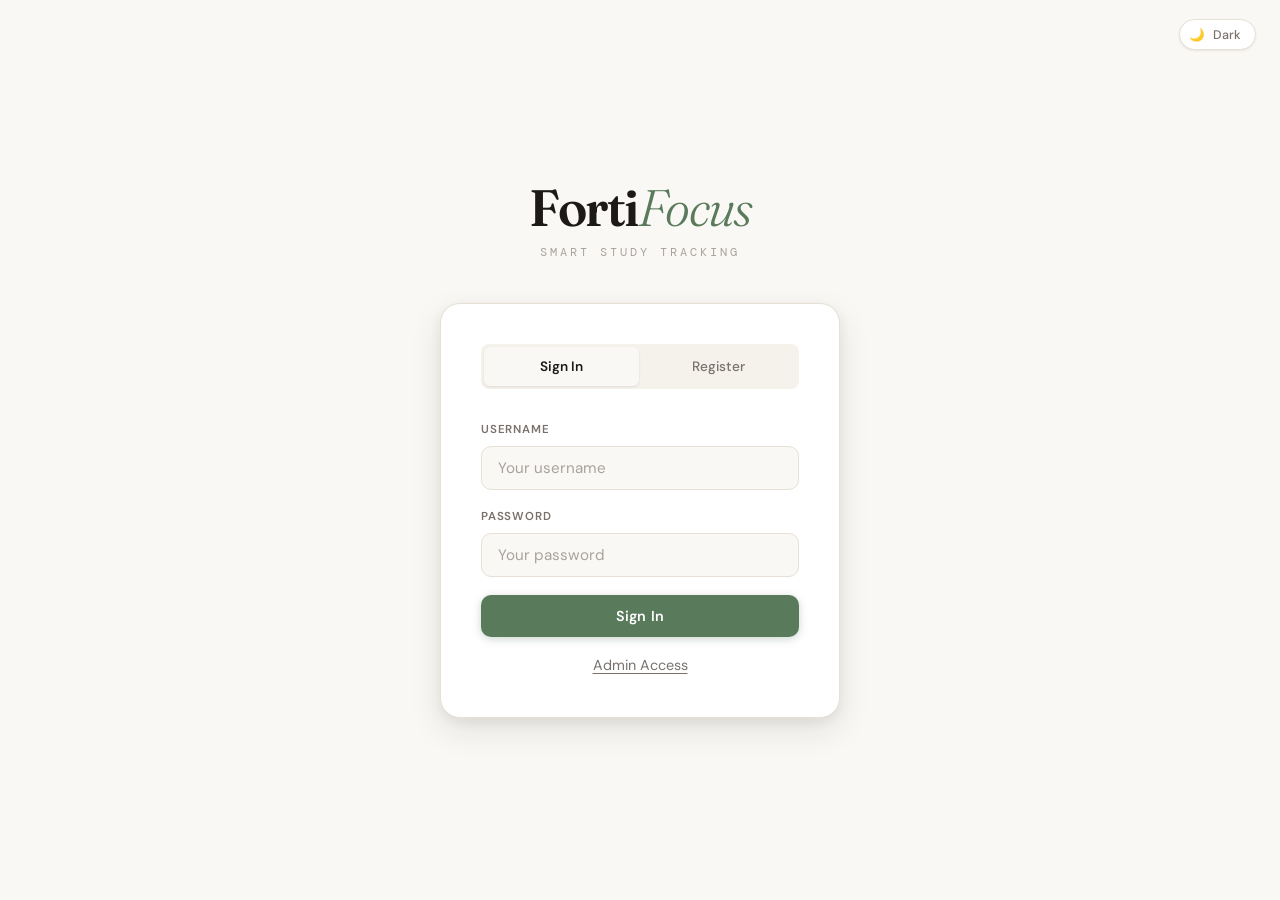
==== commit c31fdb40: "text fixed" ====
--- a/admin.html
+++ b/admin.html
@@ -1,4 +1,4 @@
-<!DOCTYPE html>
+﻿<!DOCTYPE html>
 <html lang="en">
 <head>
 <meta charset="UTF-8">
@@ -16,7 +16,7 @@
     </div>
     <div class="topbar-right">
       <div class="theme-toggle-wrap">
-        <span class="theme-icon" id="themeIcon">ðŸŒ™</span>
+        <span class="theme-icon" id="themeIcon">&#127769;</span>
         <button class="theme-toggle" id="themeToggle" onclick="toggleTheme()" title="Toggle dark/light mode"></button>
       </div>
       <div class="last-refresh" id="lastRefresh">-</div>
--- a/style.css
+++ b/style.css
@@ -309,40 +309,69 @@
   border-radius: var(--radius-lg);
   padding: 1.4rem 1.5rem;
   box-shadow: var(--shadow-sm);
-  transition: box-shadow .2s;
-}
-.stat-card:hover { box-shadow: var(--shadow); }
+  transition: box-shadow .2s, transform .2s, border-color .2s;
+  position: relative;
+  overflow: hidden;
+}
+.stat-card::before {
+  content: '';
+  position: absolute;
+  inset: 0 auto auto 0;
+  width: 100%;
+  height: 3px;
+  background: linear-gradient(90deg, var(--paper-3), transparent);
+}
+.stat-card:hover {
+  box-shadow: var(--shadow);
+  transform: translateY(-2px);
+  border-color: var(--border-2);
+}
 .stat-card .s-label {
-  font-size: .7rem;
-  font-weight: 600;
-  color: var(--ink-4);
-  letter-spacing: 1.2px;
+  font-size: .72rem;
+  font-weight: 700;
+  color: var(--ink-3);
+  letter-spacing: 1.5px;
   text-transform: uppercase;
-  margin-bottom: .65rem;
-  display: flex;
-  align-items: center;
-  gap: .4rem;
+  margin-bottom: .8rem;
+  display: flex;
+  align-items: center;
+  gap: .55rem;
 }
 .stat-card .s-icon {
-  width: 22px; height: 22px;
-  border-radius: 6px;
+  min-width: 30px;
+  height: 30px;
+  padding: 0 .45rem;
+  border-radius: 999px;
   display: flex; align-items: center; justify-content: center;
-  font-size: .75rem;
+  font-size: .62rem;
+  font-weight: 700;
+  letter-spacing: 1px;
+  color: var(--ink-2);
+  border: 1px solid rgba(28,25,23,.08);
 }
 .stat-card .s-value {
   font-family: 'Fraunces', serif;
-  font-size: 2.4rem;
+  font-size: 2.55rem;
   font-weight: 400;
   line-height: 1;
   color: var(--ink);
-}
-.stat-card .s-sub { font-size: .75rem; color: var(--ink-4); margin-top: .3rem; }
+  letter-spacing: -1px;
+}
+.stat-card .s-sub {
+  font-size: .76rem;
+  color: var(--ink-4);
+  margin-top: .42rem;
+}
 
 .stat-streak .s-value { color: var(--amber); }
+.stat-streak::before { background: linear-gradient(90deg, var(--amber), transparent); }
 .stat-streak .s-icon { background: var(--amber-light); }
+.stat-total::before { background: linear-gradient(90deg, var(--sky), transparent); }
 .stat-total .s-icon { background: var(--sky-light); }
+.stat-time::before { background: linear-gradient(90deg, var(--sage), transparent); }
 .stat-time .s-icon { background: var(--sage-light); }
 .stat-success .s-value { color: var(--sage); }
+.stat-success::before { background: linear-gradient(90deg, var(--sage-mid), transparent); }
 .stat-success .s-icon { background: var(--sage-light); }
 
 .progress-bar { height: 5px; background: var(--paper-3); border-radius: 3px; overflow: hidden; margin-top: .6rem; }
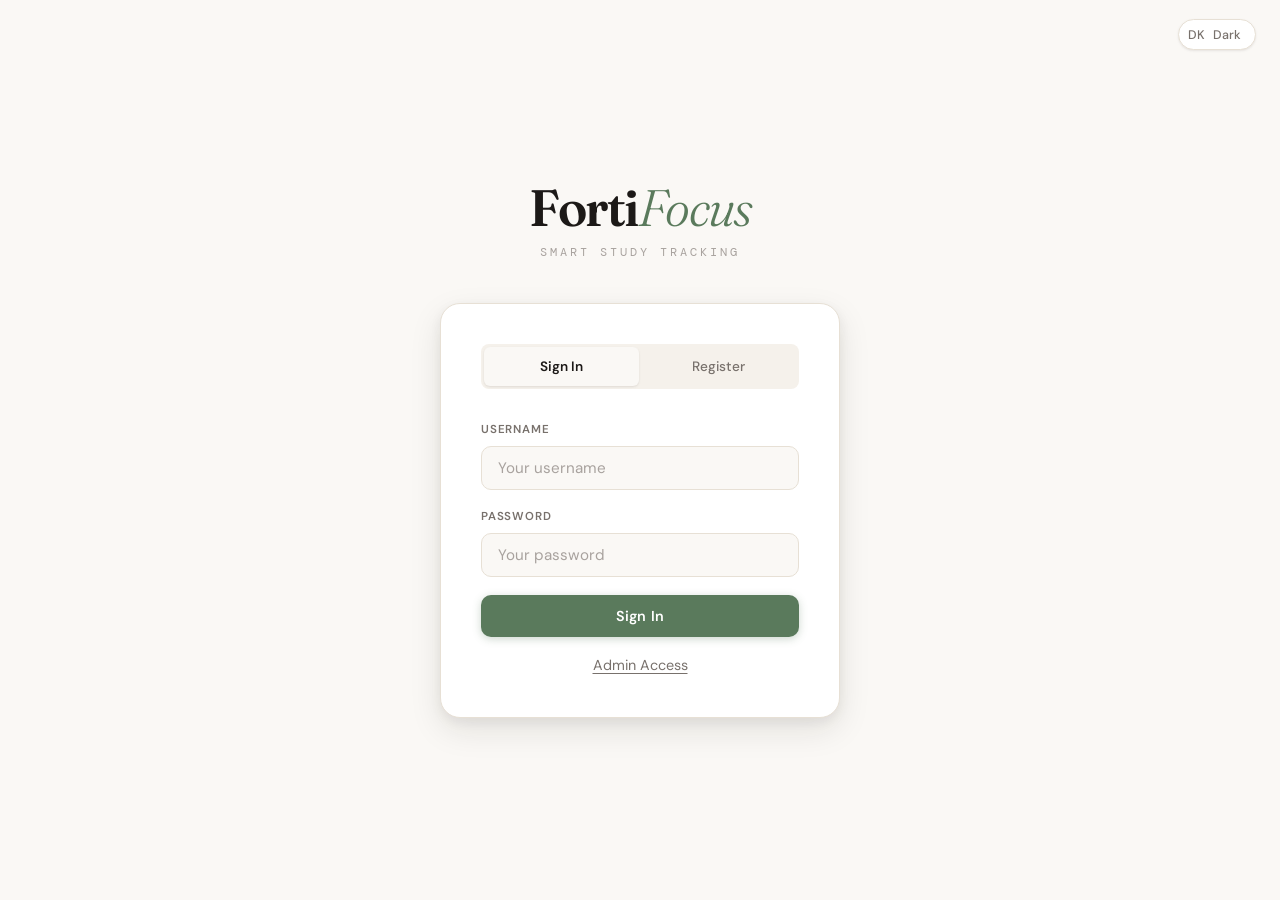
==== commit 88edaf9a: "Fixed UI" ====
--- a/admin.html
+++ b/admin.html
@@ -16,7 +16,7 @@
     </div>
     <div class="topbar-right">
       <div class="theme-toggle-wrap">
-        <span class="theme-icon" id="themeIcon">&#127769;</span>
+        <span class="theme-icon" id="themeIcon">TH</span>
         <button class="theme-toggle" id="themeToggle" onclick="toggleTheme()" title="Toggle dark/light mode"></button>
       </div>
       <div class="last-refresh" id="lastRefresh">-</div>
--- a/style.css
+++ b/style.css
@@ -1580,3 +1580,44 @@
     padding-bottom: 1rem;
   }
 }
+
+.theme-icon {
+  min-width: 24px;
+  text-align: center;
+  font-size: .68rem;
+  font-weight: 700;
+  line-height: 1;
+  letter-spacing: 1px;
+}
+
+.empty-icon {
+  display: inline-flex;
+  align-items: center;
+  justify-content: center;
+  min-width: 64px;
+  min-height: 64px;
+  padding: .35rem .8rem;
+  border-radius: 999px;
+  background: var(--paper-2);
+  border: 1px solid var(--border);
+  font-size: .78rem;
+  font-weight: 700;
+  letter-spacing: 1.4px;
+  opacity: 1;
+}
+
+.bot-orb {
+  font-size: .72rem;
+  font-weight: 700;
+  letter-spacing: 1px;
+}
+
+.bot-online {
+  letter-spacing: 1px;
+}
+
+.msg-av {
+  font-size: .62rem;
+  font-weight: 700;
+  letter-spacing: 1px;
+}
